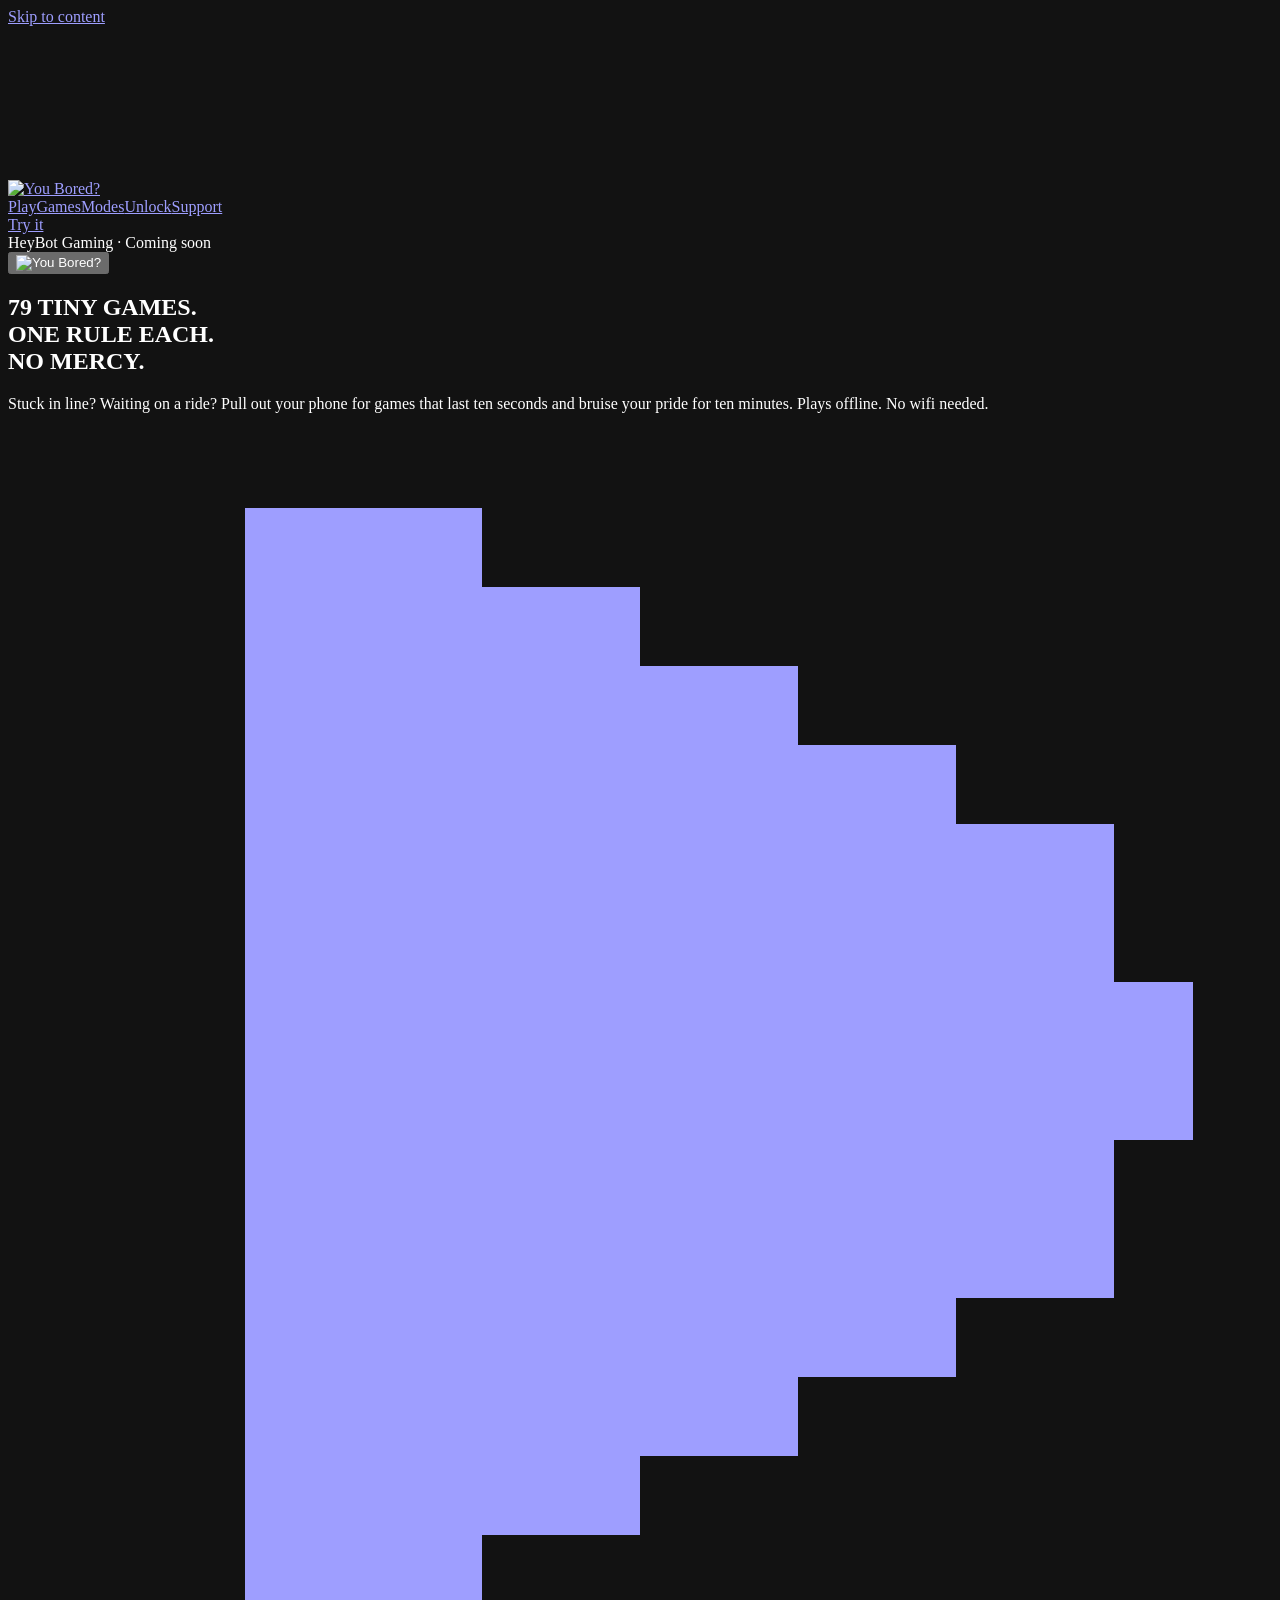
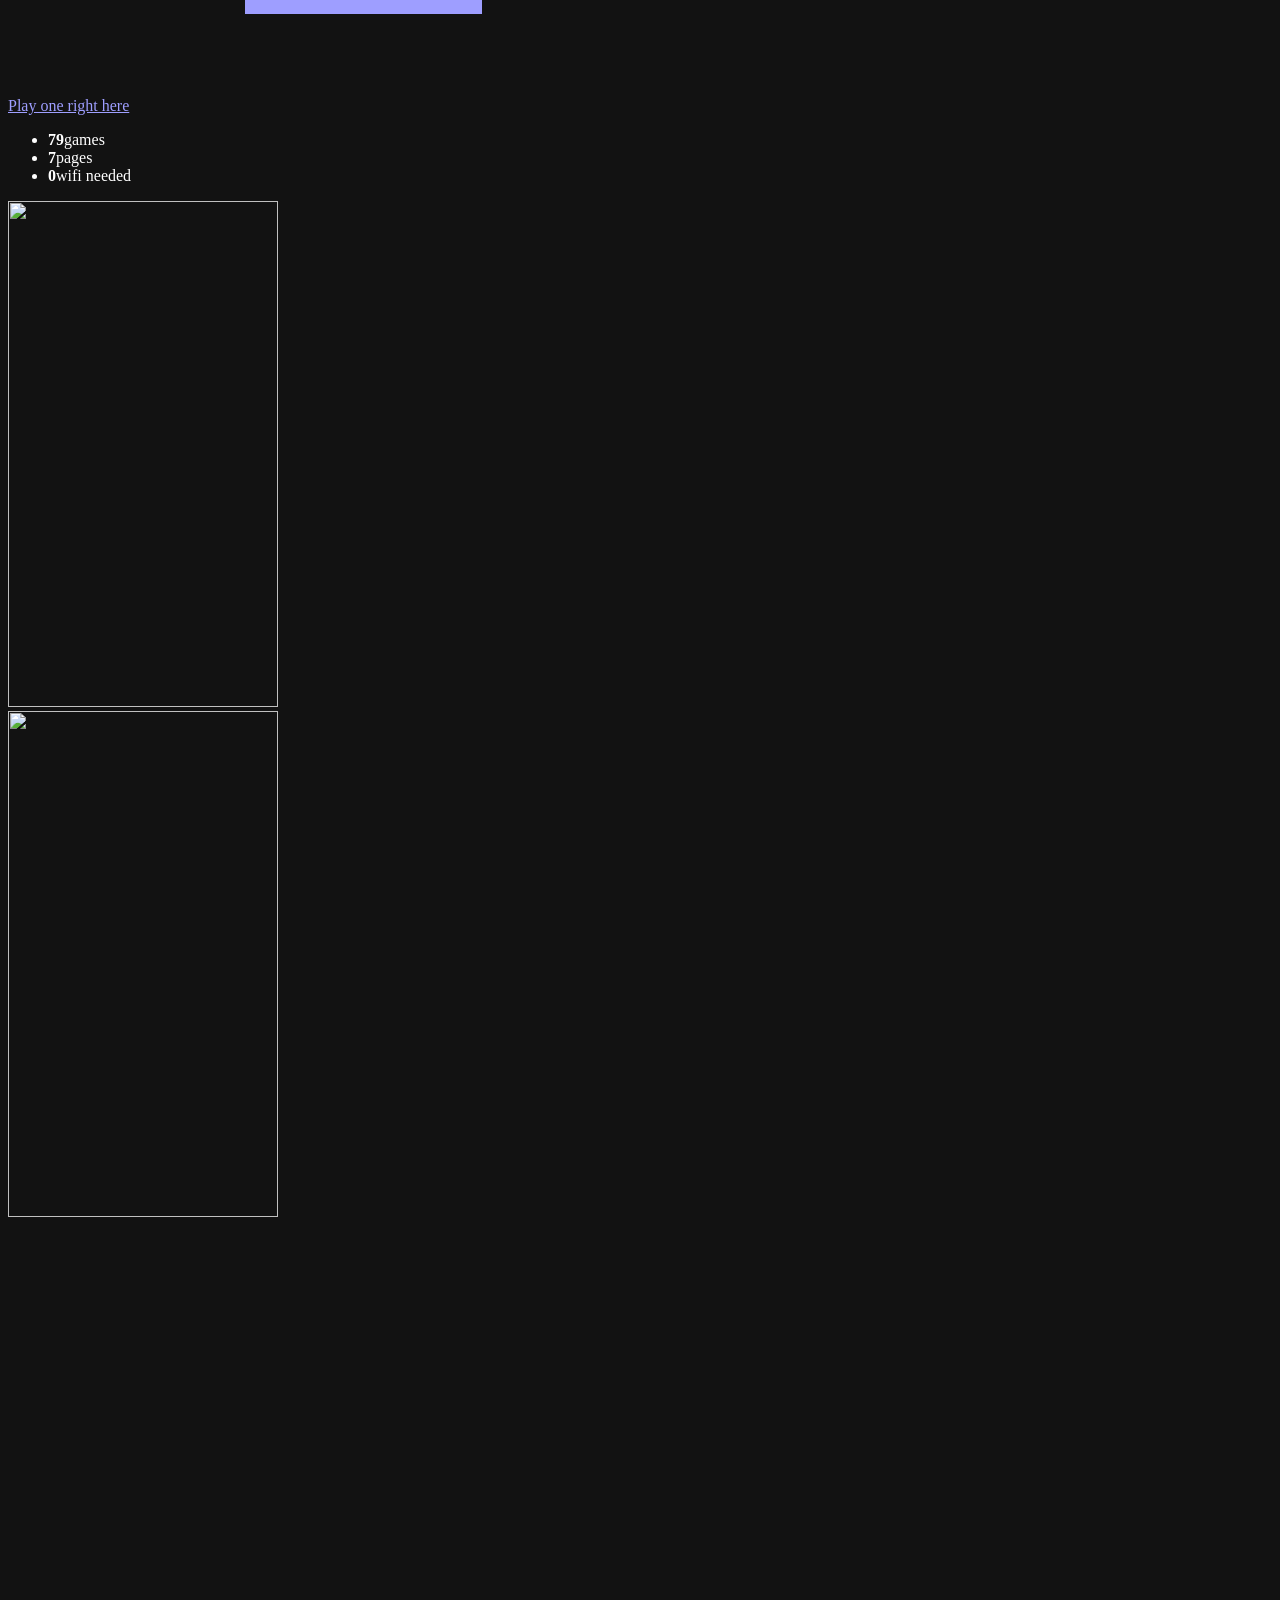
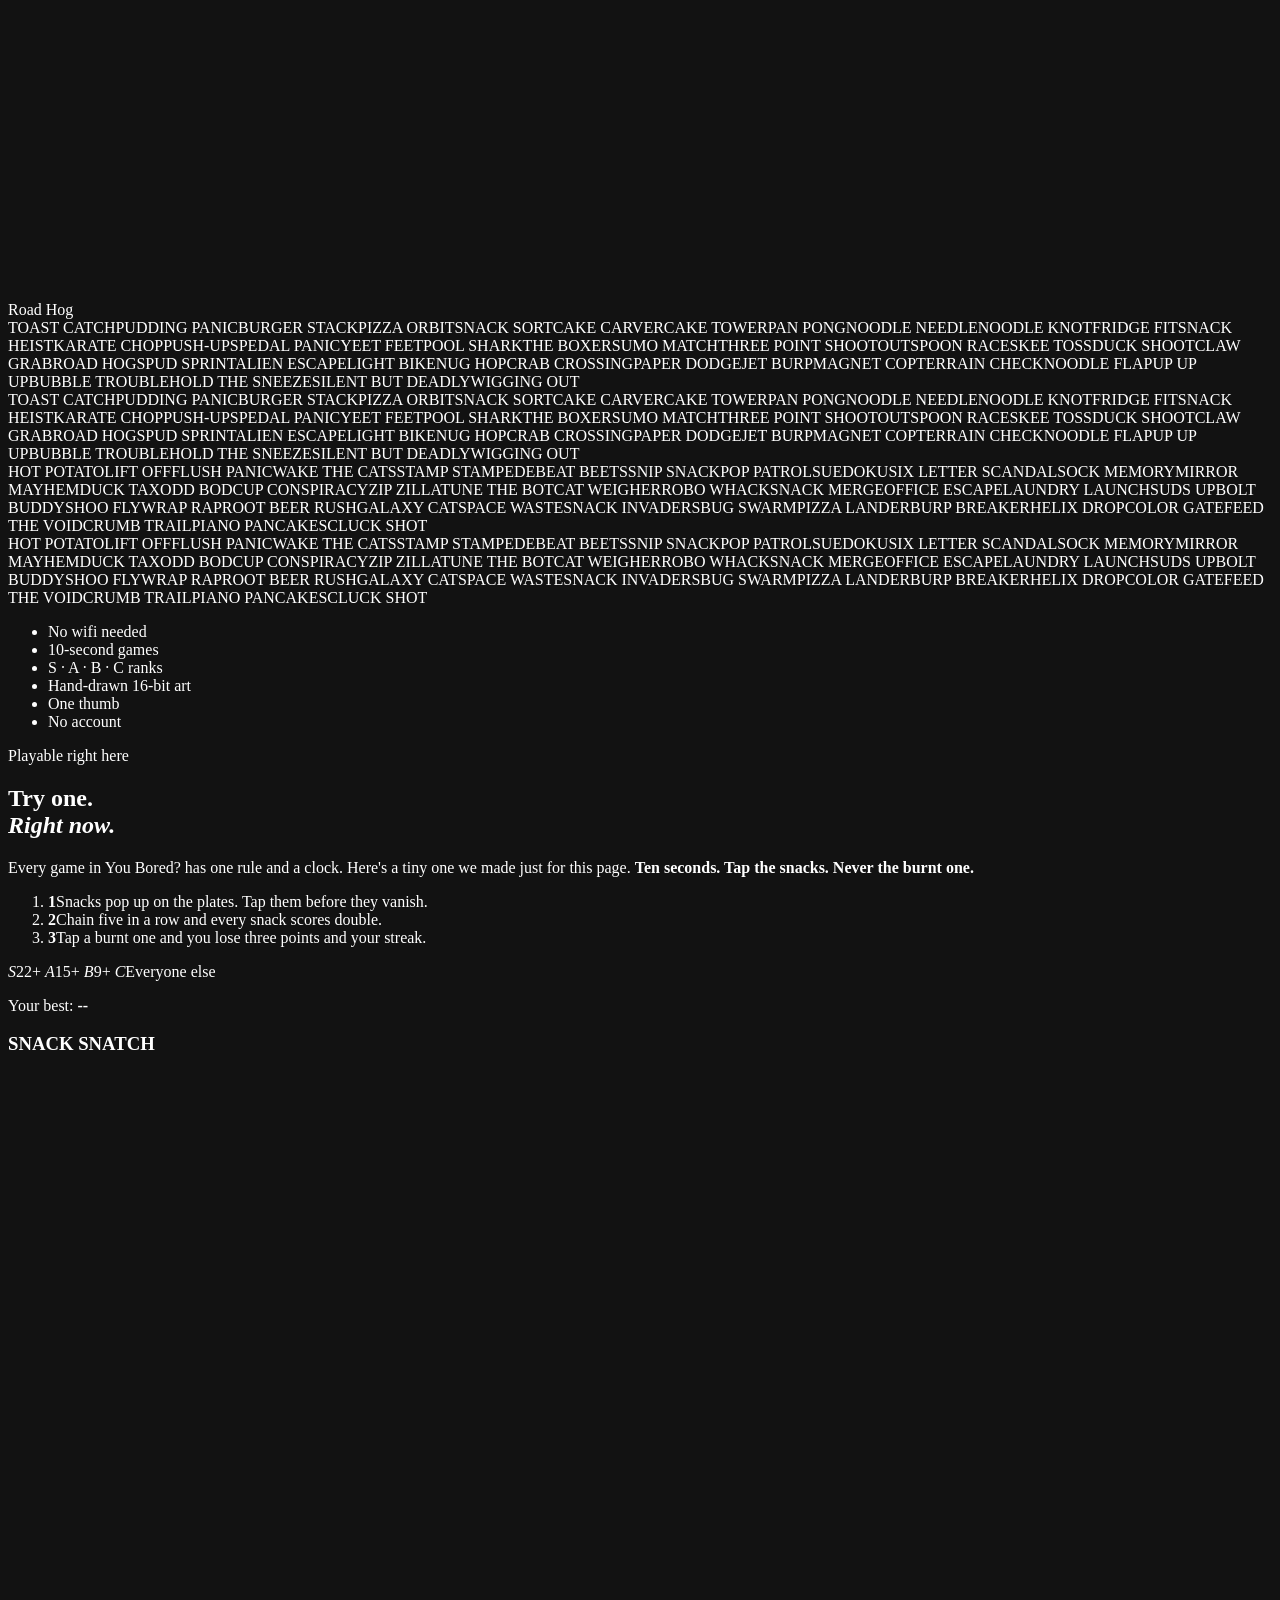
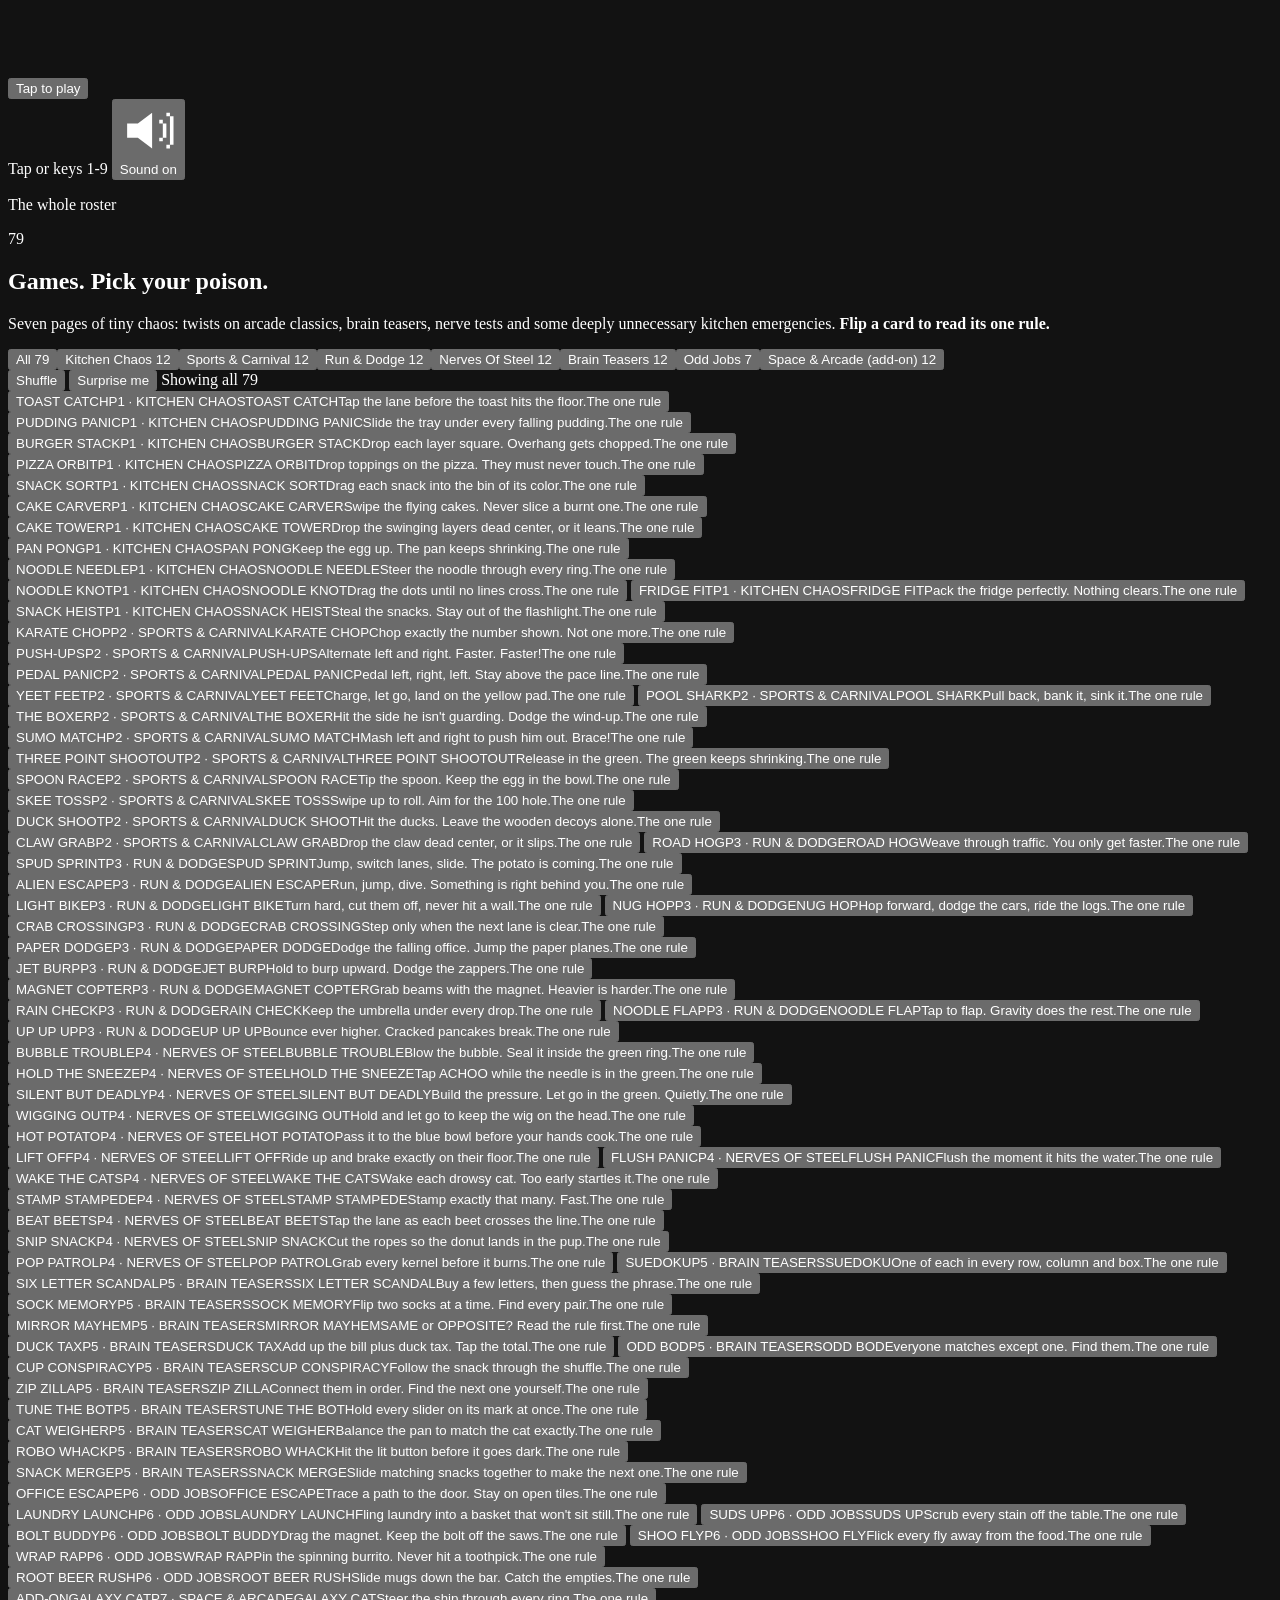
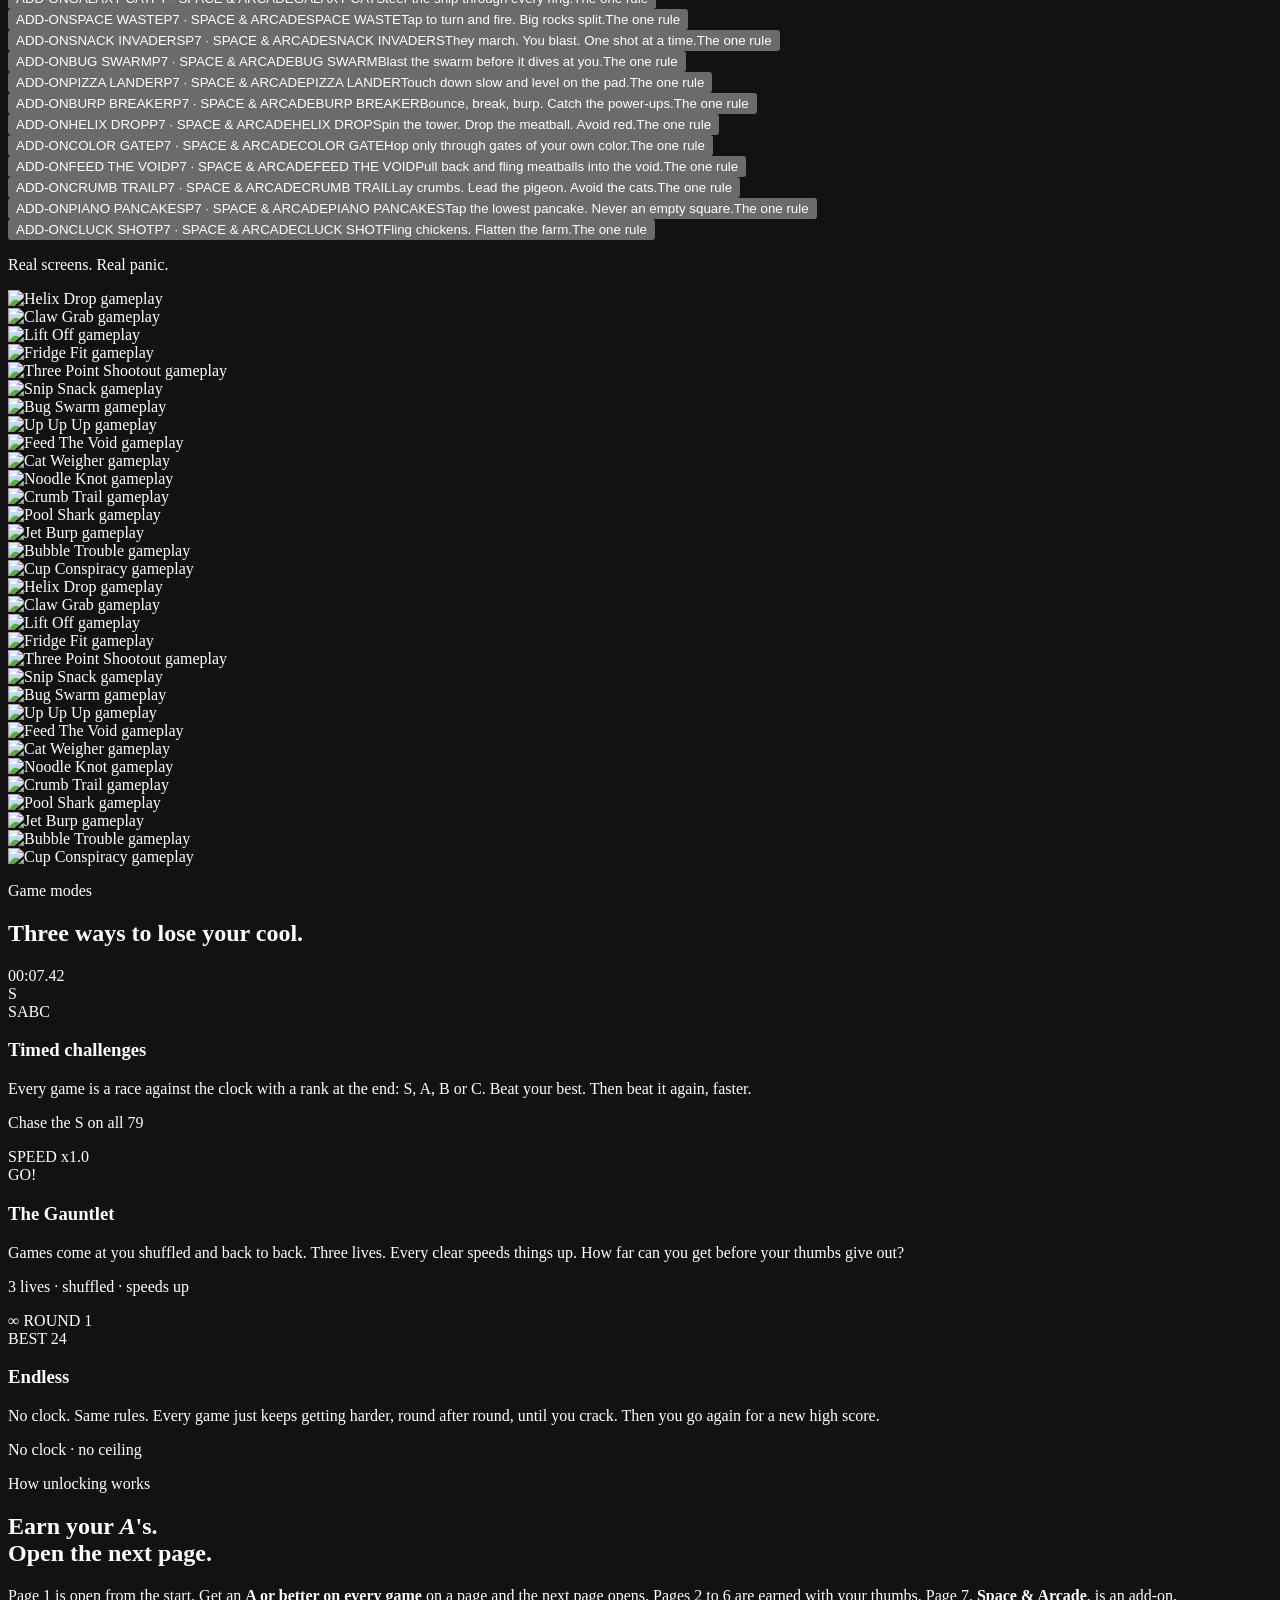
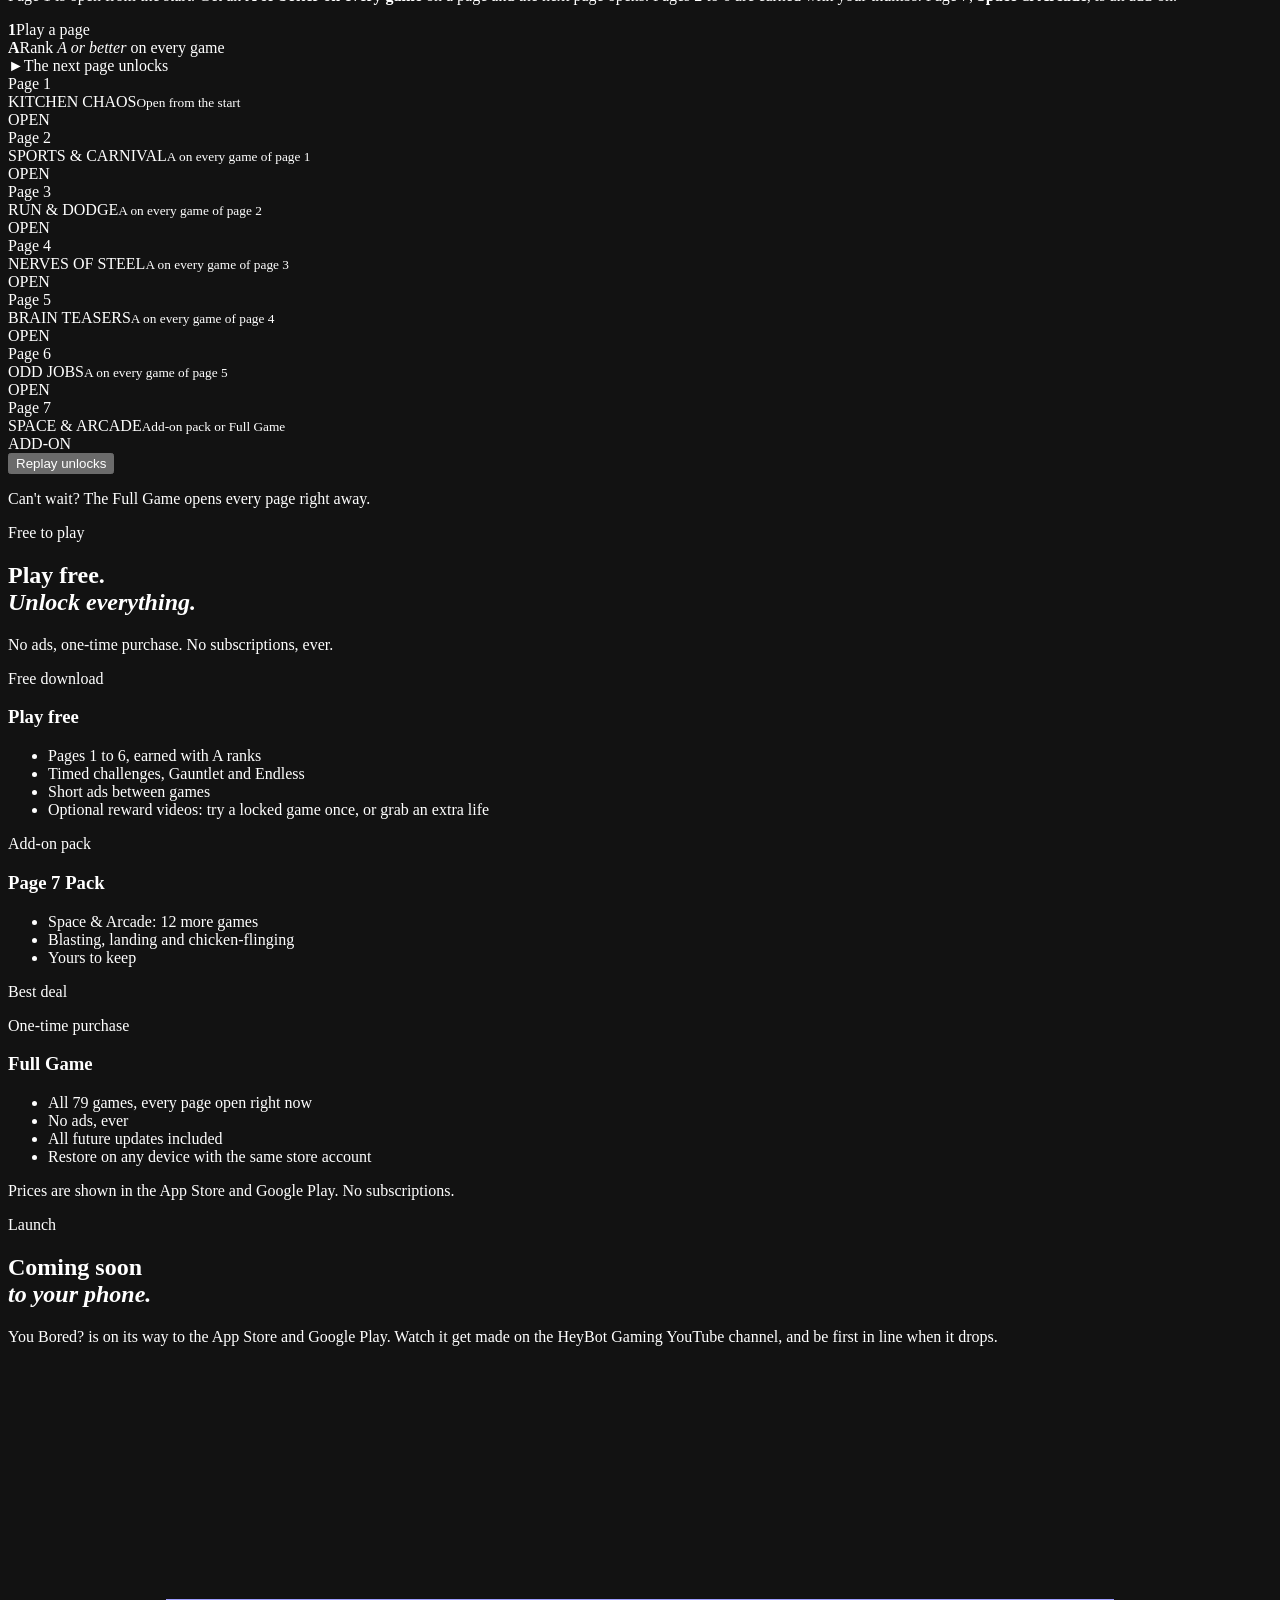
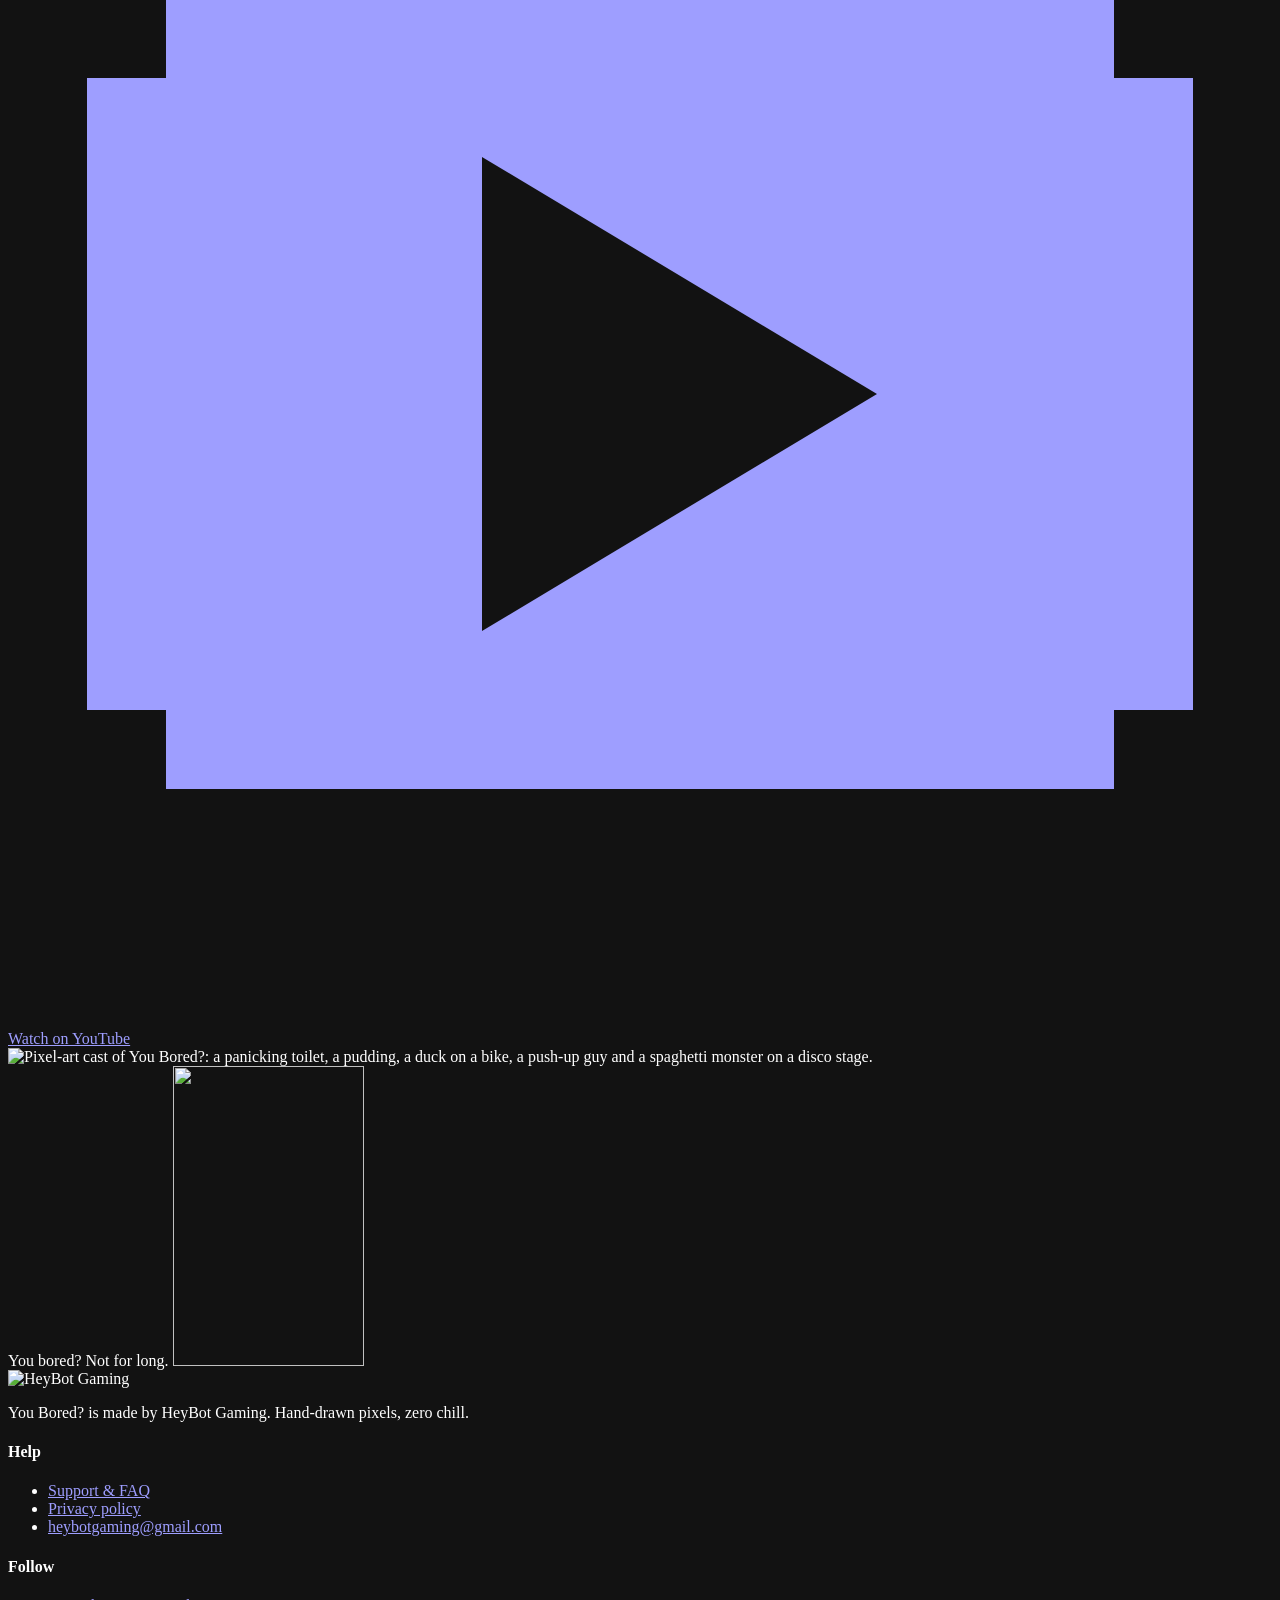
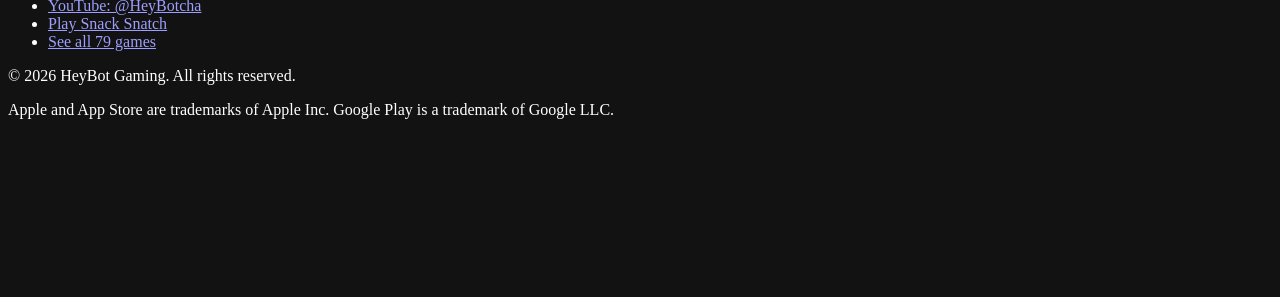
==== index.html @ 56f5b07b "Add files via upload" ====
<!doctype html>
<html lang="en">
<head>
<meta charset="utf-8">
<meta name="viewport" content="width=device-width,initial-scale=1,viewport-fit=cover">
<title>You Bored? | 79 Tiny Games. One Rule Each. No Mercy.</title>
<meta name="description" content="You Bored? packs 79 tiny mini games into one app. Timed ranked challenges, a speed-up gauntlet and endless mode. Plays offline, no wifi needed. Coming soon to iPhone and Android.">
<meta name="theme-color" content="#0B0B2E">
<meta name="color-scheme" content="dark">
<!-- SITE_URL: the social preview tags below need the site's full address. If your GitHub username is not "heybotgaming",
     replace https://heybotgaming.github.io in this file (and in privacy.html / support.html) with https://YOUR-USERNAME.github.io -->
<link rel="canonical" href="https://heybotgaming.github.io/">
<meta property="og:type" content="website">
<meta property="og:site_name" content="You Bored? by HeyBot Gaming">
<meta property="og:title" content="You Bored? | 79 tiny games. One rule each. No mercy.">
<meta property="og:description" content="79 tiny mini games for when you're bored or waiting. Ranked S/A/B/C, offline, no wifi needed. Coming soon to the App Store and Google Play.">
<meta property="og:url" content="https://heybotgaming.github.io/">
<meta property="og:image" content="https://heybotgaming.github.io/og.jpg">
<meta property="og:image:width" content="1200">
<meta property="og:image:height" content="630">
<meta property="og:image:alt" content="The You Bored? logo next to three phones showing pixel-art mini games.">
<meta name="twitter:card" content="summary_large_image">
<meta name="twitter:title" content="You Bored? | 79 tiny games. No mercy.">
<meta name="twitter:description" content="79 tiny mini games, ranked S/A/B/C. Offline. Coming soon to iPhone and Android.">
<meta name="twitter:image" content="https://heybotgaming.github.io/og.jpg">
<link rel="icon" href="favicon.ico" sizes="32x32">
<link rel="icon" href="favicon.svg" type="image/svg+xml">
<link rel="apple-touch-icon" href="apple-touch-icon.png">
<link rel="preload" href="assets/fonts/press-start-2p.ttf" as="font" type="font/ttf" crossorigin>
<link rel="preload" href="assets/fonts/silkscreen-700.ttf" as="font" type="font/ttf" crossorigin>
<link rel="preload" href="assets/img/logo.webp" as="image">
<link rel="stylesheet" href="assets/css/site.css">
<script type="application/ld+json">{"@context":"https://schema.org","@type":"VideoGame","name":"You Bored?","description":"79 tiny mini games with timed ranked challenges, a gauntlet and endless mode. Plays offline.","genre":["Arcade","Casual","Puzzle"],"gamePlatform":["iOS","Android"],"publisher":{"@type":"Organization","name":"HeyBot Gaming","email":"heybotgaming@gmail.com","sameAs":["https://www.youtube.com/@HeyBotcha"]}}</script>
</head>
<body>
<a class="skip" href="#main">Skip to content</a>
<div class="bg-glow" aria-hidden="true"></div>
<canvas id="stars" aria-hidden="true"></canvas>
<div class="scan" aria-hidden="true"></div>

<header class="nav" id="nav">
  <div class="wrap">
    <a class="brand" href="#top" aria-label="You Bored? home"><img src="assets/img/logo.webp" width="314" height="189" alt="You Bored?"></a>
    <nav class="links" aria-label="Sections">
      <a href="#play">Play</a><a href="#games">Games</a><a href="#modes">Modes</a><a href="#unlock">Unlock</a><a href="support.html">Support</a>
    </nav>
    <a class="btn mag" href="#play" data-burst>Try it</a>
  </div>
</header>

<main id="main">
<!-- ================================================================ HERO -->
<section class="hero" id="top">
  <div class="wrap">
    <div class="hero-copy">
      <span class="chip"><i></i>HeyBot Gaming &middot; Coming soon</span>
      <div class="logo-stage">
        <div class="rays" aria-hidden="true"></div>
        <button class="logo-btn" id="logoBtn" type="button" aria-label="You Bored? logo. Press for confetti.">
          <img class="logo" id="logo" src="assets/img/logo.webp" width="314" height="189" alt="You Bored?" fetchpriority="high">
        </button>
      </div>
      <h1 class="tagline" id="tagline" data-text="79 TINY GAMES.~ONE RULE EACH.~|NO MERCY.">79 TINY GAMES.<br>ONE RULE EACH.<br><span class="m">NO MERCY.</span></h1>
      <p class="sub">Stuck in line? Waiting on a ride? Pull out your phone for games that last ten seconds and bruise your pride for ten minutes. Plays offline. No wifi needed.</p>
      <div class="badges" data-badges></div>
      <div class="hero-cta">
        <a class="btn acid big" href="#play" data-burst><svg viewBox="0 0 16 16" aria-hidden="true"><path fill="currentColor" d="M3 1h3v1h2v1h2v1h2v1h2v2h1v2h-1v2h-2v1h-2v1H8v1H6v1H3z"/></svg>Play one right here</a>
      </div>
      <ul class="stats">
        <li><b>79</b>games</li><li><b>7</b>pages</li><li><b>0</b>wifi needed</li>
      </ul>
    </div>
    <div class="phones" id="phones" aria-label="Gameplay clips">
      <div class="phone p2" aria-hidden="true"><div class="body"><div class="screen"><img data-cycle="b" src="assets/img/screens/helix.webp" alt="" width="270" height="506" loading="lazy"></div></div></div>
      <div class="phone p1" aria-hidden="true"><div class="body"><div class="screen"><img data-cycle="a" src="assets/img/screens/claw.webp" alt="" width="270" height="506" loading="lazy"></div></div></div>
      <div class="phone p0"><div class="body"><div class="screen">
        <video id="heroVid" muted playsinline loop preload="none" poster="assets/clips/road.webp" width="360" height="676" aria-label="Gameplay clip"></video>
      </div></div><span class="tag"><i></i><span id="nowPlaying">Road Hog</span></span></div>
    </div>
  </div>
</section>

<!-- ================================================================ TICKER -->
<div class="ticker" aria-hidden="true">
  <div class="tk a"><div class="tk-row" style="--t:90s"><span>TOAST CATCH</span><span>PUDDING PANIC</span><span>BURGER STACK</span><span>PIZZA ORBIT</span><span>SNACK SORT</span><span>CAKE CARVER</span><span>CAKE TOWER</span><span>PAN PONG</span><span>NOODLE NEEDLE</span><span>NOODLE KNOT</span><span>FRIDGE FIT</span><span>SNACK HEIST</span><span>KARATE CHOP</span><span>PUSH-UPS</span><span>PEDAL PANIC</span><span>YEET FEET</span><span>POOL SHARK</span><span>THE BOXER</span><span>SUMO MATCH</span><span>THREE POINT SHOOTOUT</span><span>SPOON RACE</span><span>SKEE TOSS</span><span>DUCK SHOOT</span><span>CLAW GRAB</span><span>ROAD HOG</span><span>SPUD SPRINT</span><span>ALIEN ESCAPE</span><span>LIGHT BIKE</span><span>NUG HOP</span><span>CRAB CROSSING</span><span>PAPER DODGE</span><span>JET BURP</span><span>MAGNET COPTER</span><span>RAIN CHECK</span><span>NOODLE FLAP</span><span>UP UP UP</span><span>BUBBLE TROUBLE</span><span>HOLD THE SNEEZE</span><span>SILENT BUT DEADLY</span><span>WIGGING OUT</span></div><div class="tk-row" style="--t:90s"><span>TOAST CATCH</span><span>PUDDING PANIC</span><span>BURGER STACK</span><span>PIZZA ORBIT</span><span>SNACK SORT</span><span>CAKE CARVER</span><span>CAKE TOWER</span><span>PAN PONG</span><span>NOODLE NEEDLE</span><span>NOODLE KNOT</span><span>FRIDGE FIT</span><span>SNACK HEIST</span><span>KARATE CHOP</span><span>PUSH-UPS</span><span>PEDAL PANIC</span><span>YEET FEET</span><span>POOL SHARK</span><span>THE BOXER</span><span>SUMO MATCH</span><span>THREE POINT SHOOTOUT</span><span>SPOON RACE</span><span>SKEE TOSS</span><span>DUCK SHOOT</span><span>CLAW GRAB</span><span>ROAD HOG</span><span>SPUD SPRINT</span><span>ALIEN ESCAPE</span><span>LIGHT BIKE</span><span>NUG HOP</span><span>CRAB CROSSING</span><span>PAPER DODGE</span><span>JET BURP</span><span>MAGNET COPTER</span><span>RAIN CHECK</span><span>NOODLE FLAP</span><span>UP UP UP</span><span>BUBBLE TROUBLE</span><span>HOLD THE SNEEZE</span><span>SILENT BUT DEADLY</span><span>WIGGING OUT</span></div></div>
  <div class="tk b"><div class="tk-row" style="--t:100s"><span>HOT POTATO</span><span>LIFT OFF</span><span>FLUSH PANIC</span><span>WAKE THE CATS</span><span>STAMP STAMPEDE</span><span>BEAT BEETS</span><span>SNIP SNACK</span><span>POP PATROL</span><span>SUEDOKU</span><span>SIX LETTER SCANDAL</span><span>SOCK MEMORY</span><span>MIRROR MAYHEM</span><span>DUCK TAX</span><span>ODD BOD</span><span>CUP CONSPIRACY</span><span>ZIP ZILLA</span><span>TUNE THE BOT</span><span>CAT WEIGHER</span><span>ROBO WHACK</span><span>SNACK MERGE</span><span>OFFICE ESCAPE</span><span>LAUNDRY LAUNCH</span><span>SUDS UP</span><span>BOLT BUDDY</span><span>SHOO FLY</span><span>WRAP RAP</span><span>ROOT BEER RUSH</span><span>GALAXY CAT</span><span>SPACE WASTE</span><span>SNACK INVADERS</span><span>BUG SWARM</span><span>PIZZA LANDER</span><span>BURP BREAKER</span><span>HELIX DROP</span><span>COLOR GATE</span><span>FEED THE VOID</span><span>CRUMB TRAIL</span><span>PIANO PANCAKES</span><span>CLUCK SHOT</span></div><div class="tk-row" style="--t:100s"><span>HOT POTATO</span><span>LIFT OFF</span><span>FLUSH PANIC</span><span>WAKE THE CATS</span><span>STAMP STAMPEDE</span><span>BEAT BEETS</span><span>SNIP SNACK</span><span>POP PATROL</span><span>SUEDOKU</span><span>SIX LETTER SCANDAL</span><span>SOCK MEMORY</span><span>MIRROR MAYHEM</span><span>DUCK TAX</span><span>ODD BOD</span><span>CUP CONSPIRACY</span><span>ZIP ZILLA</span><span>TUNE THE BOT</span><span>CAT WEIGHER</span><span>ROBO WHACK</span><span>SNACK MERGE</span><span>OFFICE ESCAPE</span><span>LAUNDRY LAUNCH</span><span>SUDS UP</span><span>BOLT BUDDY</span><span>SHOO FLY</span><span>WRAP RAP</span><span>ROOT BEER RUSH</span><span>GALAXY CAT</span><span>SPACE WASTE</span><span>SNACK INVADERS</span><span>BUG SWARM</span><span>PIZZA LANDER</span><span>BURP BREAKER</span><span>HELIX DROP</span><span>COLOR GATE</span><span>FEED THE VOID</span><span>CRUMB TRAIL</span><span>PIANO PANCAKES</span><span>CLUCK SHOT</span></div></div>
</div>
<div class="wrap">
  <ul class="stickers rv" aria-label="Highlights">
    <li>No wifi needed</li><li>10-second games</li><li>S &middot; A &middot; B &middot; C ranks</li><li>Hand-drawn 16-bit art</li><li>One thumb</li><li>No account</li>
  </ul>
</div>

<!-- ================================================================ PLAY -->
<section id="play">
  <div class="wrap play-grid">
    <div class="rv">
      <p class="eyebrow">Playable right here</p>
      <h2 class="h2">Try one.<br><em>Right now.</em></h2>
      <p class="lede">Every game in You Bored? has one rule and a clock. Here's a tiny one we made just for this page. <b>Ten seconds. Tap the snacks. Never the burnt one.</b></p>
      <ol class="howto">
        <li><b>1</b><span>Snacks pop up on the plates. Tap them before they vanish.</span></li>
        <li><b>2</b><span>Chain five in a row and every snack scores double.</span></li>
        <li><b>3</b><span>Tap a burnt one and you lose three points and your streak.</span></li>
      </ol>
      <div class="ranks" aria-label="Rank targets">
        <span class="rk"><i style="--c:var(--acid)">S</i>22+</span>
        <span class="rk"><i style="--c:var(--cyan)">A</i>15+</span>
        <span class="rk"><i style="--c:var(--mag)">B</i>9+</span>
        <span class="rk"><i style="--c:#9A97C8">C</i>Everyone else</span>
      </div>
      <p class="best">Your best: <b id="bestScore">--</b></p>
    </div>
    <div class="cab rv" style="--rd:.1s">
      <div class="cab-top"><span class="bulbs t"></span><h3>SNACK SNATCH</h3><span class="bulbs b"></span></div>
      <div class="screen-wrap" id="snackWrap">
        <canvas id="snack" width="400" height="600" aria-label="Snack Snatch mini-game. Press Space to start, then use keys 1 to 9 to tap the plates."></canvas>
        <div class="game-ui" id="uiStart"><button class="btn mag big" id="btnStart" type="button">Tap to play</button></div>
        <div class="game-ui" id="uiEnd" hidden>
          <a class="btn acid big" href="#get" id="btnGet">Get the full game</a>
          <button class="btn ghost" id="btnAgain" type="button">Play again</button>
        </div>
      </div>
      <div class="cab-bot">
        <span class="keys">Tap or keys 1-9</span>
        <button class="mini" id="btnSound" type="button" aria-pressed="true"><svg viewBox="0 0 16 16" aria-hidden="true"><path fill="currentColor" d="M2 6h3l4-3v10l-4-3H2z"/><path id="sndWaves" fill="currentColor" d="M11 5h1v1h1v4h-1v1h-1v-1h1V6h-1zM13 3h1v1h1v8h-1v1h-1v-1h1V4h-1z"/></svg><span id="sndLbl">Sound on</span></button>
      </div>
    </div>
  </div>
</section>

<!-- ================================================================ GAME WALL -->
<section id="games">
  <div class="wrap">
    <div class="wall-head rv">
      <p class="eyebrow">The whole roster</p>
      <p class="bigcount" data-count="79" aria-hidden="true">79</p>
      <h2 class="h2">Games. <span class="m">Pick your poison.</span></h2>
      <p class="lede">Seven pages of tiny chaos: twists on arcade classics, brain teasers, nerve tests and some deeply unnecessary kitchen emergencies. <b>Flip a card to read its one rule.</b></p>
    </div>
    <div class="filters rv" role="group" aria-label="Filter games by page"><button class="fchip" type="button" data-f="0" aria-pressed="true" style="--c:var(--white)"><i></i>All <span>79</span></button><button class="fchip" type="button" data-f="1" aria-pressed="false" style="--c:var(--p1)"><i></i>Kitchen Chaos <span>12</span></button><button class="fchip" type="button" data-f="2" aria-pressed="false" style="--c:var(--p2)"><i></i>Sports &amp; Carnival <span>12</span></button><button class="fchip" type="button" data-f="3" aria-pressed="false" style="--c:var(--p3)"><i></i>Run &amp; Dodge <span>12</span></button><button class="fchip" type="button" data-f="4" aria-pressed="false" style="--c:var(--p4)"><i></i>Nerves Of Steel <span>12</span></button><button class="fchip" type="button" data-f="5" aria-pressed="false" style="--c:var(--p5)"><i></i>Brain Teasers <span>12</span></button><button class="fchip" type="button" data-f="6" aria-pressed="false" style="--c:var(--p6)"><i></i>Odd Jobs <span>7</span></button><button class="fchip" type="button" data-f="7" aria-pressed="false" style="--c:var(--p7)"><i></i>Space &amp; Arcade (add-on) <span>12</span></button></div>
    <div class="wall-tools rv">
      <button class="btn ghost" id="btnShuffle" type="button">Shuffle</button>
      <button class="btn acid" id="btnSurprise" type="button" data-burst>Surprise me</button>
      <span class="note" id="wallNote" aria-live="polite">Showing all 79</span>
    </div>
    <div class="grid" id="wall">
      <button class="card" type="button" data-p="1" data-i="0" data-id="TOAST" style="--c:var(--p1)" aria-label="Toast Catch. Page 1, Kitchen Chaos. Rule: Tap the lane before the toast hits the floor."><span class="in"><span class="face front"><i class="spr" style="background-position:0% 0%;--dl:-0.00s"></i><span class="nm">TOAST CATCH</span></span><span class="face back"><span class="pg">P1 &middot; KITCHEN CHAOS</span><span class="nm">TOAST CATCH</span><span class="p">Tap the lane before the toast hits the floor.</span><span class="rule">The one rule</span></span></span></button>
      <button class="card" type="button" data-p="1" data-i="1" data-id="PUDDING" style="--c:var(--p1)" aria-label="Pudding Panic. Page 1, Kitchen Chaos. Rule: Slide the tray under every falling pudding."><span class="in"><span class="face front"><i class="spr" style="background-position:11.11% 0%;--dl:-0.37s"></i><span class="nm">PUDDING PANIC</span></span><span class="face back"><span class="pg">P1 &middot; KITCHEN CHAOS</span><span class="nm">PUDDING PANIC</span><span class="p">Slide the tray under every falling pudding.</span><span class="rule">The one rule</span></span></span></button>
      <button class="card" type="button" data-p="1" data-i="2" data-id="STACK" style="--c:var(--p1)" aria-label="Burger Stack. Page 1, Kitchen Chaos. Rule: Drop each layer square. Overhang gets chopped."><span class="in"><span class="face front"><i class="spr" style="background-position:22.22% 0%;--dl:-0.74s"></i><span class="nm">BURGER STACK</span></span><span class="face back"><span class="pg">P1 &middot; KITCHEN CHAOS</span><span class="nm">BURGER STACK</span><span class="p">Drop each layer square. Overhang gets chopped.</span><span class="rule">The one rule</span></span></span></button>
      <button class="card" type="button" data-p="1" data-i="3" data-id="PIZZA" style="--c:var(--p1)" aria-label="Pizza Orbit. Page 1, Kitchen Chaos. Rule: Drop toppings on the pizza. They must never touch."><span class="in"><span class="face front"><i class="spr" style="background-position:33.33% 0%;--dl:-1.11s"></i><span class="nm">PIZZA ORBIT</span></span><span class="face back"><span class="pg">P1 &middot; KITCHEN CHAOS</span><span class="nm">PIZZA ORBIT</span><span class="p">Drop toppings on the pizza. They must never touch.</span><span class="rule">The one rule</span></span></span></button>
      <button class="card" type="button" data-p="1" data-i="4" data-id="SORT" style="--c:var(--p1)" aria-label="Snack Sort. Page 1, Kitchen Chaos. Rule: Drag each snack into the bin of its color."><span class="in"><span class="face front"><i class="spr" style="background-position:44.44% 0%;--dl:-1.48s"></i><span class="nm">SNACK SORT</span></span><span class="face back"><span class="pg">P1 &middot; KITCHEN CHAOS</span><span class="nm">SNACK SORT</span><span class="p">Drag each snack into the bin of its color.</span><span class="rule">The one rule</span></span></span></button>
      <button class="card" type="button" data-p="1" data-i="5" data-id="SLICE" style="--c:var(--p1)" aria-label="Cake Carver. Page 1, Kitchen Chaos. Rule: Swipe the flying cakes. Never slice a burnt one."><span class="in"><span class="face front"><i class="spr" style="background-position:55.56% 0%;--dl:-1.85s"></i><span class="nm">CAKE CARVER</span></span><span class="face back"><span class="pg">P1 &middot; KITCHEN CHAOS</span><span class="nm">CAKE CARVER</span><span class="p">Swipe the flying cakes. Never slice a burnt one.</span><span class="rule">The one rule</span></span></span></button>
      <button class="card" type="button" data-p="1" data-i="6" data-id="TOWER" style="--c:var(--p1)" aria-label="Cake Tower. Page 1, Kitchen Chaos. Rule: Drop the swinging layers dead center, or it leans."><span class="in"><span class="face front"><i class="spr" style="background-position:66.67% 0%;--dl:-2.22s"></i><span class="nm">CAKE TOWER</span></span><span class="face back"><span class="pg">P1 &middot; KITCHEN CHAOS</span><span class="nm">CAKE TOWER</span><span class="p">Drop the swinging layers dead center, or it leans.</span><span class="rule">The one rule</span></span></span></button>
      <button class="card" type="button" data-p="1" data-i="7" data-id="PONG" style="--c:var(--p1)" aria-label="Pan Pong. Page 1, Kitchen Chaos. Rule: Keep the egg up. The pan keeps shrinking."><span class="in"><span class="face front"><i class="spr" style="background-position:77.78% 0%;--dl:-2.59s"></i><span class="nm">PAN PONG</span></span><span class="face back"><span class="pg">P1 &middot; KITCHEN CHAOS</span><span class="nm">PAN PONG</span><span class="p">Keep the egg up. The pan keeps shrinking.</span><span class="rule">The one rule</span></span></span></button>
      <button class="card" type="button" data-p="1" data-i="8" data-id="THREAD" style="--c:var(--p1)" aria-label="Noodle Needle. Page 1, Kitchen Chaos. Rule: Steer the noodle through every ring."><span class="in"><span class="face front"><i class="spr" style="background-position:88.89% 0%;--dl:-2.96s"></i><span class="nm">NOODLE NEEDLE</span></span><span class="face back"><span class="pg">P1 &middot; KITCHEN CHAOS</span><span class="nm">NOODLE NEEDLE</span><span class="p">Steer the noodle through every ring.</span><span class="rule">The one rule</span></span></span></button>
      <button class="card" type="button" data-p="1" data-i="9" data-id="KNOT" style="--c:var(--p1)" aria-label="Noodle Knot. Page 1, Kitchen Chaos. Rule: Drag the dots until no lines cross."><span class="in"><span class="face front"><i class="spr" style="background-position:100% 0%;--dl:-0.13s"></i><span class="nm">NOODLE KNOT</span></span><span class="face back"><span class="pg">P1 &middot; KITCHEN CHAOS</span><span class="nm">NOODLE KNOT</span><span class="p">Drag the dots until no lines cross.</span><span class="rule">The one rule</span></span></span></button>
      <button class="card" type="button" data-p="1" data-i="10" data-id="FIT" style="--c:var(--p1)" aria-label="Fridge Fit. Page 1, Kitchen Chaos. Rule: Pack the fridge perfectly. Nothing clears."><span class="in"><span class="face front"><i class="spr" style="background-position:0% 14.29%;--dl:-0.50s"></i><span class="nm">FRIDGE FIT</span></span><span class="face back"><span class="pg">P1 &middot; KITCHEN CHAOS</span><span class="nm">FRIDGE FIT</span><span class="p">Pack the fridge perfectly. Nothing clears.</span><span class="rule">The one rule</span></span></span></button>
      <button class="card" type="button" data-p="1" data-i="11" data-id="SNEAK" style="--c:var(--p1)" aria-label="Snack Heist. Page 1, Kitchen Chaos. Rule: Steal the snacks. Stay out of the flashlight."><span class="in"><span class="face front"><i class="spr" style="background-position:11.11% 14.29%;--dl:-0.87s"></i><span class="nm">SNACK HEIST</span></span><span class="face back"><span class="pg">P1 &middot; KITCHEN CHAOS</span><span class="nm">SNACK HEIST</span><span class="p">Steal the snacks. Stay out of the flashlight.</span><span class="rule">The one rule</span></span></span></button>
      <button class="card" type="button" data-p="2" data-i="12" data-id="CHOP" style="--c:var(--p2)" aria-label="Karate Chop. Page 2, Sports &amp; Carnival. Rule: Chop exactly the number shown. Not one more."><span class="in"><span class="face front"><i class="spr" style="background-position:22.22% 14.29%;--dl:-1.24s"></i><span class="nm">KARATE CHOP</span></span><span class="face back"><span class="pg">P2 &middot; SPORTS &amp; CARNIVAL</span><span class="nm">KARATE CHOP</span><span class="p">Chop exactly the number shown. Not one more.</span><span class="rule">The one rule</span></span></span></button>
      <button class="card" type="button" data-p="2" data-i="13" data-id="PUSHUP" style="--c:var(--p2)" aria-label="Push-Ups. Page 2, Sports &amp; Carnival. Rule: Alternate left and right. Faster. Faster!"><span class="in"><span class="face front"><i class="spr" style="background-position:33.33% 14.29%;--dl:-1.61s"></i><span class="nm">PUSH-UPS</span></span><span class="face back"><span class="pg">P2 &middot; SPORTS &amp; CARNIVAL</span><span class="nm">PUSH-UPS</span><span class="p">Alternate left and right. Faster. Faster!</span><span class="rule">The one rule</span></span></span></button>
      <button class="card" type="button" data-p="2" data-i="14" data-id="BIKE" style="--c:var(--p2)" aria-label="Pedal Panic. Page 2, Sports &amp; Carnival. Rule: Pedal left, right, left. Stay above the pace line."><span class="in"><span class="face front"><i class="spr" style="background-position:44.44% 14.29%;--dl:-1.98s"></i><span class="nm">PEDAL PANIC</span></span><span class="face back"><span class="pg">P2 &middot; SPORTS &amp; CARNIVAL</span><span class="nm">PEDAL PANIC</span><span class="p">Pedal left, right, left. Stay above the pace line.</span><span class="rule">The one rule</span></span></span></button>
      <button class="card" type="button" data-p="2" data-i="15" data-id="JUMP" style="--c:var(--p2)" aria-label="Yeet Feet. Page 2, Sports &amp; Carnival. Rule: Charge, let go, land on the yellow pad."><span class="in"><span class="face front"><i class="spr" style="background-position:55.56% 14.29%;--dl:-2.35s"></i><span class="nm">YEET FEET</span></span><span class="face back"><span class="pg">P2 &middot; SPORTS &amp; CARNIVAL</span><span class="nm">YEET FEET</span><span class="p">Charge, let go, land on the yellow pad.</span><span class="rule">The one rule</span></span></span></button>
      <button class="card" type="button" data-p="2" data-i="16" data-id="POOL" style="--c:var(--p2)" aria-label="Pool Shark. Page 2, Sports &amp; Carnival. Rule: Pull back, bank it, sink it."><span class="in"><span class="face front"><i class="spr" style="background-position:66.67% 14.29%;--dl:-2.72s"></i><span class="nm">POOL SHARK</span></span><span class="face back"><span class="pg">P2 &middot; SPORTS &amp; CARNIVAL</span><span class="nm">POOL SHARK</span><span class="p">Pull back, bank it, sink it.</span><span class="rule">The one rule</span></span></span></button>
      <button class="card" type="button" data-p="2" data-i="17" data-id="BOXER" style="--c:var(--p2)" aria-label="The Boxer. Page 2, Sports &amp; Carnival. Rule: Hit the side he isn&#x27;t guarding. Dodge the wind-up."><span class="in"><span class="face front"><i class="spr" style="background-position:77.78% 14.29%;--dl:-3.09s"></i><span class="nm">THE BOXER</span></span><span class="face back"><span class="pg">P2 &middot; SPORTS &amp; CARNIVAL</span><span class="nm">THE BOXER</span><span class="p">Hit the side he isn&#x27;t guarding. Dodge the wind-up.</span><span class="rule">The one rule</span></span></span></button>
      <button class="card" type="button" data-p="2" data-i="18" data-id="SUMO" style="--c:var(--p2)" aria-label="Sumo Match. Page 2, Sports &amp; Carnival. Rule: Mash left and right to push him out. Brace!"><span class="in"><span class="face front"><i class="spr" style="background-position:88.89% 14.29%;--dl:-0.26s"></i><span class="nm">SUMO MATCH</span></span><span class="face back"><span class="pg">P2 &middot; SPORTS &amp; CARNIVAL</span><span class="nm">SUMO MATCH</span><span class="p">Mash left and right to push him out. Brace!</span><span class="rule">The one rule</span></span></span></button>
      <button class="card" type="button" data-p="2" data-i="19" data-id="HOOPS" style="--c:var(--p2)" aria-label="Three Point Shootout. Page 2, Sports &amp; Carnival. Rule: Release in the green. The green keeps shrinking."><span class="in"><span class="face front"><i class="spr" style="background-position:100% 14.29%;--dl:-0.63s"></i><span class="nm">THREE POINT SHOOTOUT</span></span><span class="face back"><span class="pg">P2 &middot; SPORTS &amp; CARNIVAL</span><span class="nm">THREE POINT SHOOTOUT</span><span class="p">Release in the green. The green keeps shrinking.</span><span class="rule">The one rule</span></span></span></button>
      <button class="card" type="button" data-p="2" data-i="20" data-id="TILT" style="--c:var(--p2)" aria-label="Spoon Race. Page 2, Sports &amp; Carnival. Rule: Tip the spoon. Keep the egg in the bowl."><span class="in"><span class="face front"><i class="spr" style="background-position:0% 28.57%;--dl:-1.00s"></i><span class="nm">SPOON RACE</span></span><span class="face back"><span class="pg">P2 &middot; SPORTS &amp; CARNIVAL</span><span class="nm">SPOON RACE</span><span class="p">Tip the spoon. Keep the egg in the bowl.</span><span class="rule">The one rule</span></span></span></button>
      <button class="card" type="button" data-p="2" data-i="21" data-id="SKEE" style="--c:var(--p2)" aria-label="Skee Toss. Page 2, Sports &amp; Carnival. Rule: Swipe up to roll. Aim for the 100 hole."><span class="in"><span class="face front"><i class="spr" style="background-position:11.11% 28.57%;--dl:-1.37s"></i><span class="nm">SKEE TOSS</span></span><span class="face back"><span class="pg">P2 &middot; SPORTS &amp; CARNIVAL</span><span class="nm">SKEE TOSS</span><span class="p">Swipe up to roll. Aim for the 100 hole.</span><span class="rule">The one rule</span></span></span></button>
      <button class="card" type="button" data-p="2" data-i="22" data-id="COUNT" style="--c:var(--p2)" aria-label="Duck Shoot. Page 2, Sports &amp; Carnival. Rule: Hit the ducks. Leave the wooden decoys alone."><span class="in"><span class="face front"><i class="spr" style="background-position:22.22% 28.57%;--dl:-1.74s"></i><span class="nm">DUCK SHOOT</span></span><span class="face back"><span class="pg">P2 &middot; SPORTS &amp; CARNIVAL</span><span class="nm">DUCK SHOOT</span><span class="p">Hit the ducks. Leave the wooden decoys alone.</span><span class="rule">The one rule</span></span></span></button>
      <button class="card" type="button" data-p="2" data-i="23" data-id="CLAW" style="--c:var(--p2)" aria-label="Claw Grab. Page 2, Sports &amp; Carnival. Rule: Drop the claw dead center, or it slips."><span class="in"><span class="face front"><i class="spr" style="background-position:33.33% 28.57%;--dl:-2.11s"></i><span class="nm">CLAW GRAB</span></span><span class="face back"><span class="pg">P2 &middot; SPORTS &amp; CARNIVAL</span><span class="nm">CLAW GRAB</span><span class="p">Drop the claw dead center, or it slips.</span><span class="rule">The one rule</span></span></span></button>
      <button class="card" type="button" data-p="3" data-i="24" data-id="ROAD" style="--c:var(--p3)" aria-label="Road Hog. Page 3, Run &amp; Dodge. Rule: Weave through traffic. You only get faster."><span class="in"><span class="face front"><i class="spr" style="background-position:44.44% 28.57%;--dl:-2.48s"></i><span class="nm">ROAD HOG</span></span><span class="face back"><span class="pg">P3 &middot; RUN &amp; DODGE</span><span class="nm">ROAD HOG</span><span class="p">Weave through traffic. You only get faster.</span><span class="rule">The one rule</span></span></span></button>
      <button class="card" type="button" data-p="3" data-i="25" data-id="IDAHO" style="--c:var(--p3)" aria-label="Spud Sprint. Page 3, Run &amp; Dodge. Rule: Jump, switch lanes, slide. The potato is coming."><span class="in"><span class="face front"><i class="spr" style="background-position:55.56% 28.57%;--dl:-2.85s"></i><span class="nm">SPUD SPRINT</span></span><span class="face back"><span class="pg">P3 &middot; RUN &amp; DODGE</span><span class="nm">SPUD SPRINT</span><span class="p">Jump, switch lanes, slide. The potato is coming.</span><span class="rule">The one rule</span></span></span></button>
      <button class="card" type="button" data-p="3" data-i="26" data-id="ALIEN" style="--c:var(--p3)" aria-label="Alien Escape. Page 3, Run &amp; Dodge. Rule: Run, jump, dive. Something is right behind you."><span class="in"><span class="face front"><i class="spr" style="background-position:66.67% 28.57%;--dl:-0.02s"></i><span class="nm">ALIEN ESCAPE</span></span><span class="face back"><span class="pg">P3 &middot; RUN &amp; DODGE</span><span class="nm">ALIEN ESCAPE</span><span class="p">Run, jump, dive. Something is right behind you.</span><span class="rule">The one rule</span></span></span></button>
      <button class="card" type="button" data-p="3" data-i="27" data-id="LIGHTBIKE" style="--c:var(--p3)" aria-label="Light Bike. Page 3, Run &amp; Dodge. Rule: Turn hard, cut them off, never hit a wall."><span class="in"><span class="face front"><i class="spr" style="background-position:77.78% 28.57%;--dl:-0.39s"></i><span class="nm">LIGHT BIKE</span></span><span class="face back"><span class="pg">P3 &middot; RUN &amp; DODGE</span><span class="nm">LIGHT BIKE</span><span class="p">Turn hard, cut them off, never hit a wall.</span><span class="rule">The one rule</span></span></span></button>
      <button class="card" type="button" data-p="3" data-i="28" data-id="HOPPER" style="--c:var(--p3)" aria-label="Nug Hop. Page 3, Run &amp; Dodge. Rule: Hop forward, dodge the cars, ride the logs."><span class="in"><span class="face front"><i class="spr" style="background-position:88.89% 28.57%;--dl:-0.76s"></i><span class="nm">NUG HOP</span></span><span class="face back"><span class="pg">P3 &middot; RUN &amp; DODGE</span><span class="nm">NUG HOP</span><span class="p">Hop forward, dodge the cars, ride the logs.</span><span class="rule">The one rule</span></span></span></button>
      <button class="card" type="button" data-p="3" data-i="29" data-id="TRAFFIC" style="--c:var(--p3)" aria-label="Crab Crossing. Page 3, Run &amp; Dodge. Rule: Step only when the next lane is clear."><span class="in"><span class="face front"><i class="spr" style="background-position:100% 28.57%;--dl:-1.13s"></i><span class="nm">CRAB CROSSING</span></span><span class="face back"><span class="pg">P3 &middot; RUN &amp; DODGE</span><span class="nm">CRAB CROSSING</span><span class="p">Step only when the next lane is clear.</span><span class="rule">The one rule</span></span></span></button>
      <button class="card" type="button" data-p="3" data-i="30" data-id="DODGE" style="--c:var(--p3)" aria-label="Paper Dodge. Page 3, Run &amp; Dodge. Rule: Dodge the falling office. Jump the paper planes."><span class="in"><span class="face front"><i class="spr" style="background-position:0% 42.86%;--dl:-1.50s"></i><span class="nm">PAPER DODGE</span></span><span class="face back"><span class="pg">P3 &middot; RUN &amp; DODGE</span><span class="nm">PAPER DODGE</span><span class="p">Dodge the falling office. Jump the paper planes.</span><span class="rule">The one rule</span></span></span></button>
      <button class="card" type="button" data-p="3" data-i="31" data-id="JET" style="--c:var(--p3)" aria-label="Jet Burp. Page 3, Run &amp; Dodge. Rule: Hold to burp upward. Dodge the zappers."><span class="in"><span class="face front"><i class="spr" style="background-position:11.11% 42.86%;--dl:-1.87s"></i><span class="nm">JET BURP</span></span><span class="face back"><span class="pg">P3 &middot; RUN &amp; DODGE</span><span class="nm">JET BURP</span><span class="p">Hold to burp upward. Dodge the zappers.</span><span class="rule">The one rule</span></span></span></button>
      <button class="card" type="button" data-p="3" data-i="32" data-id="COPTER" style="--c:var(--p3)" aria-label="Magnet Copter. Page 3, Run &amp; Dodge. Rule: Grab beams with the magnet. Heavier is harder."><span class="in"><span class="face front"><i class="spr" style="background-position:22.22% 42.86%;--dl:-2.24s"></i><span class="nm">MAGNET COPTER</span></span><span class="face back"><span class="pg">P3 &middot; RUN &amp; DODGE</span><span class="nm">MAGNET COPTER</span><span class="p">Grab beams with the magnet. Heavier is harder.</span><span class="rule">The one rule</span></span></span></button>
      <button class="card" type="button" data-p="3" data-i="33" data-id="UMBRELLA" style="--c:var(--p3)" aria-label="Rain Check. Page 3, Run &amp; Dodge. Rule: Keep the umbrella under every drop."><span class="in"><span class="face front"><i class="spr" style="background-position:33.33% 42.86%;--dl:-2.61s"></i><span class="nm">RAIN CHECK</span></span><span class="face back"><span class="pg">P3 &middot; RUN &amp; DODGE</span><span class="nm">RAIN CHECK</span><span class="p">Keep the umbrella under every drop.</span><span class="rule">The one rule</span></span></span></button>
      <button class="card" type="button" data-p="3" data-i="34" data-id="NOODLE" style="--c:var(--p3)" aria-label="Noodle Flap. Page 3, Run &amp; Dodge. Rule: Tap to flap. Gravity does the rest."><span class="in"><span class="face front"><i class="spr" style="background-position:44.44% 42.86%;--dl:-2.98s"></i><span class="nm">NOODLE FLAP</span></span><span class="face back"><span class="pg">P3 &middot; RUN &amp; DODGE</span><span class="nm">NOODLE FLAP</span><span class="p">Tap to flap. Gravity does the rest.</span><span class="rule">The one rule</span></span></span></button>
      <button class="card" type="button" data-p="3" data-i="35" data-id="UPUP" style="--c:var(--p3)" aria-label="Up Up Up. Page 3, Run &amp; Dodge. Rule: Bounce ever higher. Cracked pancakes break."><span class="in"><span class="face front"><i class="spr" style="background-position:55.56% 42.86%;--dl:-0.15s"></i><span class="nm">UP UP UP</span></span><span class="face back"><span class="pg">P3 &middot; RUN &amp; DODGE</span><span class="nm">UP UP UP</span><span class="p">Bounce ever higher. Cracked pancakes break.</span><span class="rule">The one rule</span></span></span></button>
      <button class="card" type="button" data-p="4" data-i="36" data-id="GUM" style="--c:var(--p4)" aria-label="Bubble Trouble. Page 4, Nerves Of Steel. Rule: Blow the bubble. Seal it inside the green ring."><span class="in"><span class="face front"><i class="spr" style="background-position:66.67% 42.86%;--dl:-0.52s"></i><span class="nm">BUBBLE TROUBLE</span></span><span class="face back"><span class="pg">P4 &middot; NERVES OF STEEL</span><span class="nm">BUBBLE TROUBLE</span><span class="p">Blow the bubble. Seal it inside the green ring.</span><span class="rule">The one rule</span></span></span></button>
      <button class="card" type="button" data-p="4" data-i="37" data-id="SNEEZE" style="--c:var(--p4)" aria-label="Hold The Sneeze. Page 4, Nerves Of Steel. Rule: Tap ACHOO while the needle is in the green."><span class="in"><span class="face front"><i class="spr" style="background-position:77.78% 42.86%;--dl:-0.89s"></i><span class="nm">HOLD THE SNEEZE</span></span><span class="face back"><span class="pg">P4 &middot; NERVES OF STEEL</span><span class="nm">HOLD THE SNEEZE</span><span class="p">Tap ACHOO while the needle is in the green.</span><span class="rule">The one rule</span></span></span></button>
      <button class="card" type="button" data-p="4" data-i="38" data-id="FART" style="--c:var(--p4)" aria-label="Silent But Deadly. Page 4, Nerves Of Steel. Rule: Build the pressure. Let go in the green. Quietly."><span class="in"><span class="face front"><i class="spr" style="background-position:88.89% 42.86%;--dl:-1.26s"></i><span class="nm">SILENT BUT DEADLY</span></span><span class="face back"><span class="pg">P4 &middot; NERVES OF STEEL</span><span class="nm">SILENT BUT DEADLY</span><span class="p">Build the pressure. Let go in the green. Quietly.</span><span class="rule">The one rule</span></span></span></button>
      <button class="card" type="button" data-p="4" data-i="39" data-id="WIG" style="--c:var(--p4)" aria-label="Wigging Out. Page 4, Nerves Of Steel. Rule: Hold and let go to keep the wig on the head."><span class="in"><span class="face front"><i class="spr" style="background-position:100% 42.86%;--dl:-1.63s"></i><span class="nm">WIGGING OUT</span></span><span class="face back"><span class="pg">P4 &middot; NERVES OF STEEL</span><span class="nm">WIGGING OUT</span><span class="p">Hold and let go to keep the wig on the head.</span><span class="rule">The one rule</span></span></span></button>
      <button class="card" type="button" data-p="4" data-i="40" data-id="HOTPOT" style="--c:var(--p4)" aria-label="Hot Potato. Page 4, Nerves Of Steel. Rule: Pass it to the blue bowl before your hands cook."><span class="in"><span class="face front"><i class="spr" style="background-position:0% 57.14%;--dl:-2.00s"></i><span class="nm">HOT POTATO</span></span><span class="face back"><span class="pg">P4 &middot; NERVES OF STEEL</span><span class="nm">HOT POTATO</span><span class="p">Pass it to the blue bowl before your hands cook.</span><span class="rule">The one rule</span></span></span></button>
      <button class="card" type="button" data-p="4" data-i="41" data-id="ELEVATOR" style="--c:var(--p4)" aria-label="Lift Off. Page 4, Nerves Of Steel. Rule: Ride up and brake exactly on their floor."><span class="in"><span class="face front"><i class="spr" style="background-position:11.11% 57.14%;--dl:-2.37s"></i><span class="nm">LIFT OFF</span></span><span class="face back"><span class="pg">P4 &middot; NERVES OF STEEL</span><span class="nm">LIFT OFF</span><span class="p">Ride up and brake exactly on their floor.</span><span class="rule">The one rule</span></span></span></button>
      <button class="card" type="button" data-p="4" data-i="42" data-id="FLUSH" style="--c:var(--p4)" aria-label="Flush Panic. Page 4, Nerves Of Steel. Rule: Flush the moment it hits the water."><span class="in"><span class="face front"><i class="spr" style="background-position:22.22% 57.14%;--dl:-2.74s"></i><span class="nm">FLUSH PANIC</span></span><span class="face back"><span class="pg">P4 &middot; NERVES OF STEEL</span><span class="nm">FLUSH PANIC</span><span class="p">Flush the moment it hits the water.</span><span class="rule">The one rule</span></span></span></button>
      <button class="card" type="button" data-p="4" data-i="43" data-id="BLINK" style="--c:var(--p4)" aria-label="Wake The Cats. Page 4, Nerves Of Steel. Rule: Wake each drowsy cat. Too early startles it."><span class="in"><span class="face front"><i class="spr" style="background-position:33.33% 57.14%;--dl:-3.11s"></i><span class="nm">WAKE THE CATS</span></span><span class="face back"><span class="pg">P4 &middot; NERVES OF STEEL</span><span class="nm">WAKE THE CATS</span><span class="p">Wake each drowsy cat. Too early startles it.</span><span class="rule">The one rule</span></span></span></button>
      <button class="card" type="button" data-p="4" data-i="44" data-id="STAMP" style="--c:var(--p4)" aria-label="Stamp Stampede. Page 4, Nerves Of Steel. Rule: Stamp exactly that many. Fast."><span class="in"><span class="face front"><i class="spr" style="background-position:44.44% 57.14%;--dl:-0.28s"></i><span class="nm">STAMP STAMPEDE</span></span><span class="face back"><span class="pg">P4 &middot; NERVES OF STEEL</span><span class="nm">STAMP STAMPEDE</span><span class="p">Stamp exactly that many. Fast.</span><span class="rule">The one rule</span></span></span></button>
      <button class="card" type="button" data-p="4" data-i="45" data-id="RHYTHM" style="--c:var(--p4)" aria-label="Beat Beets. Page 4, Nerves Of Steel. Rule: Tap the lane as each beet crosses the line."><span class="in"><span class="face front"><i class="spr" style="background-position:55.56% 57.14%;--dl:-0.65s"></i><span class="nm">BEAT BEETS</span></span><span class="face back"><span class="pg">P4 &middot; NERVES OF STEEL</span><span class="nm">BEAT BEETS</span><span class="p">Tap the lane as each beet crosses the line.</span><span class="rule">The one rule</span></span></span></button>
      <button class="card" type="button" data-p="4" data-i="46" data-id="SNIP" style="--c:var(--p4)" aria-label="Snip Snack. Page 4, Nerves Of Steel. Rule: Cut the ropes so the donut lands in the pup."><span class="in"><span class="face front"><i class="spr" style="background-position:66.67% 57.14%;--dl:-1.02s"></i><span class="nm">SNIP SNACK</span></span><span class="face back"><span class="pg">P4 &middot; NERVES OF STEEL</span><span class="nm">SNIP SNACK</span><span class="p">Cut the ropes so the donut lands in the pup.</span><span class="rule">The one rule</span></span></span></button>
      <button class="card" type="button" data-p="4" data-i="47" data-id="POPCORN" style="--c:var(--p4)" aria-label="Pop Patrol. Page 4, Nerves Of Steel. Rule: Grab every kernel before it burns."><span class="in"><span class="face front"><i class="spr" style="background-position:77.78% 57.14%;--dl:-1.39s"></i><span class="nm">POP PATROL</span></span><span class="face back"><span class="pg">P4 &middot; NERVES OF STEEL</span><span class="nm">POP PATROL</span><span class="p">Grab every kernel before it burns.</span><span class="rule">The one rule</span></span></span></button>
      <button class="card" type="button" data-p="5" data-i="48" data-id="SUEDOKU" style="--c:var(--p5)" aria-label="Suedoku. Page 5, Brain Teasers. Rule: One of each in every row, column and box."><span class="in"><span class="face front"><i class="spr" style="background-position:88.89% 57.14%;--dl:-1.76s"></i><span class="nm">SUEDOKU</span></span><span class="face back"><span class="pg">P5 &middot; BRAIN TEASERS</span><span class="nm">SUEDOKU</span><span class="p">One of each in every row, column and box.</span><span class="rule">The one rule</span></span></span></button>
      <button class="card" type="button" data-p="5" data-i="49" data-id="PHRASE" style="--c:var(--p5)" aria-label="Six Letter Scandal. Page 5, Brain Teasers. Rule: Buy a few letters, then guess the phrase."><span class="in"><span class="face front"><i class="spr" style="background-position:100% 57.14%;--dl:-2.13s"></i><span class="nm">SIX LETTER SCANDAL</span></span><span class="face back"><span class="pg">P5 &middot; BRAIN TEASERS</span><span class="nm">SIX LETTER SCANDAL</span><span class="p">Buy a few letters, then guess the phrase.</span><span class="rule">The one rule</span></span></span></button>
      <button class="card" type="button" data-p="5" data-i="50" data-id="MATCH" style="--c:var(--p5)" aria-label="Sock Memory. Page 5, Brain Teasers. Rule: Flip two socks at a time. Find every pair."><span class="in"><span class="face front"><i class="spr" style="background-position:0% 71.43%;--dl:-2.50s"></i><span class="nm">SOCK MEMORY</span></span><span class="face back"><span class="pg">P5 &middot; BRAIN TEASERS</span><span class="nm">SOCK MEMORY</span><span class="p">Flip two socks at a time. Find every pair.</span><span class="rule">The one rule</span></span></span></button>
      <button class="card" type="button" data-p="5" data-i="51" data-id="MIRROR" style="--c:var(--p5)" aria-label="Mirror Mayhem. Page 5, Brain Teasers. Rule: SAME or OPPOSITE? Read the rule first."><span class="in"><span class="face front"><i class="spr" style="background-position:11.11% 71.43%;--dl:-2.87s"></i><span class="nm">MIRROR MAYHEM</span></span><span class="face back"><span class="pg">P5 &middot; BRAIN TEASERS</span><span class="nm">MIRROR MAYHEM</span><span class="p">SAME or OPPOSITE? Read the rule first.</span><span class="rule">The one rule</span></span></span></button>
      <button class="card" type="button" data-p="5" data-i="52" data-id="TAX" style="--c:var(--p5)" aria-label="Duck Tax. Page 5, Brain Teasers. Rule: Add up the bill plus duck tax. Tap the total."><span class="in"><span class="face front"><i class="spr" style="background-position:22.22% 71.43%;--dl:-0.04s"></i><span class="nm">DUCK TAX</span></span><span class="face back"><span class="pg">P5 &middot; BRAIN TEASERS</span><span class="nm">DUCK TAX</span><span class="p">Add up the bill plus duck tax. Tap the total.</span><span class="rule">The one rule</span></span></span></button>
      <button class="card" type="button" data-p="5" data-i="53" data-id="SPOT" style="--c:var(--p5)" aria-label="Odd Bod. Page 5, Brain Teasers. Rule: Everyone matches except one. Find them."><span class="in"><span class="face front"><i class="spr" style="background-position:33.33% 71.43%;--dl:-0.41s"></i><span class="nm">ODD BOD</span></span><span class="face back"><span class="pg">P5 &middot; BRAIN TEASERS</span><span class="nm">ODD BOD</span><span class="p">Everyone matches except one. Find them.</span><span class="rule">The one rule</span></span></span></button>
      <button class="card" type="button" data-p="5" data-i="54" data-id="CUP" style="--c:var(--p5)" aria-label="Cup Conspiracy. Page 5, Brain Teasers. Rule: Follow the snack through the shuffle."><span class="in"><span class="face front"><i class="spr" style="background-position:44.44% 71.43%;--dl:-0.78s"></i><span class="nm">CUP CONSPIRACY</span></span><span class="face back"><span class="pg">P5 &middot; BRAIN TEASERS</span><span class="nm">CUP CONSPIRACY</span><span class="p">Follow the snack through the shuffle.</span><span class="rule">The one rule</span></span></span></button>
      <button class="card" type="button" data-p="5" data-i="55" data-id="ZIP" style="--c:var(--p5)" aria-label="Zip Zilla. Page 5, Brain Teasers. Rule: Connect them in order. Find the next one yourself."><span class="in"><span class="face front"><i class="spr" style="background-position:55.56% 71.43%;--dl:-1.15s"></i><span class="nm">ZIP ZILLA</span></span><span class="face back"><span class="pg">P5 &middot; BRAIN TEASERS</span><span class="nm">ZIP ZILLA</span><span class="p">Connect them in order. Find the next one yourself.</span><span class="rule">The one rule</span></span></span></button>
      <button class="card" type="button" data-p="5" data-i="56" data-id="TUNER" style="--c:var(--p5)" aria-label="Tune The Bot. Page 5, Brain Teasers. Rule: Hold every slider on its mark at once."><span class="in"><span class="face front"><i class="spr" style="background-position:66.67% 71.43%;--dl:-1.52s"></i><span class="nm">TUNE THE BOT</span></span><span class="face back"><span class="pg">P5 &middot; BRAIN TEASERS</span><span class="nm">TUNE THE BOT</span><span class="p">Hold every slider on its mark at once.</span><span class="rule">The one rule</span></span></span></button>
      <button class="card" type="button" data-p="5" data-i="57" data-id="WEIGH" style="--c:var(--p5)" aria-label="Cat Weigher. Page 5, Brain Teasers. Rule: Balance the pan to match the cat exactly."><span class="in"><span class="face front"><i class="spr" style="background-position:77.78% 71.43%;--dl:-1.89s"></i><span class="nm">CAT WEIGHER</span></span><span class="face back"><span class="pg">P5 &middot; BRAIN TEASERS</span><span class="nm">CAT WEIGHER</span><span class="p">Balance the pan to match the cat exactly.</span><span class="rule">The one rule</span></span></span></button>
      <button class="card" type="button" data-p="5" data-i="58" data-id="MEMORY" style="--c:var(--p5)" aria-label="Robo Whack. Page 5, Brain Teasers. Rule: Hit the lit button before it goes dark."><span class="in"><span class="face front"><i class="spr" style="background-position:88.89% 71.43%;--dl:-2.26s"></i><span class="nm">ROBO WHACK</span></span><span class="face back"><span class="pg">P5 &middot; BRAIN TEASERS</span><span class="nm">ROBO WHACK</span><span class="p">Hit the lit button before it goes dark.</span><span class="rule">The one rule</span></span></span></button>
      <button class="card" type="button" data-p="5" data-i="59" data-id="MERGE" style="--c:var(--p5)" aria-label="Snack Merge. Page 5, Brain Teasers. Rule: Slide matching snacks together to make the next one."><span class="in"><span class="face front"><i class="spr" style="background-position:100% 71.43%;--dl:-2.63s"></i><span class="nm">SNACK MERGE</span></span><span class="face back"><span class="pg">P5 &middot; BRAIN TEASERS</span><span class="nm">SNACK MERGE</span><span class="p">Slide matching snacks together to make the next one.</span><span class="rule">The one rule</span></span></span></button>
      <button class="card" type="button" data-p="6" data-i="60" data-id="ROUTE" style="--c:var(--p6)" aria-label="Office Escape. Page 6, Odd Jobs. Rule: Trace a path to the door. Stay on open tiles."><span class="in"><span class="face front"><i class="spr" style="background-position:0% 85.71%;--dl:-3.00s"></i><span class="nm">OFFICE ESCAPE</span></span><span class="face back"><span class="pg">P6 &middot; ODD JOBS</span><span class="nm">OFFICE ESCAPE</span><span class="p">Trace a path to the door. Stay on open tiles.</span><span class="rule">The one rule</span></span></span></button>
      <button class="card" type="button" data-p="6" data-i="61" data-id="SOCK" style="--c:var(--p6)" aria-label="Laundry Launch. Page 6, Odd Jobs. Rule: Fling laundry into a basket that won&#x27;t sit still."><span class="in"><span class="face front"><i class="spr" style="background-position:11.11% 85.71%;--dl:-0.17s"></i><span class="nm">LAUNDRY LAUNCH</span></span><span class="face back"><span class="pg">P6 &middot; ODD JOBS</span><span class="nm">LAUNDRY LAUNCH</span><span class="p">Fling laundry into a basket that won&#x27;t sit still.</span><span class="rule">The one rule</span></span></span></button>
      <button class="card" type="button" data-p="6" data-i="62" data-id="MOP" style="--c:var(--p6)" aria-label="Suds Up. Page 6, Odd Jobs. Rule: Scrub every stain off the table."><span class="in"><span class="face front"><i class="spr" style="background-position:22.22% 85.71%;--dl:-0.54s"></i><span class="nm">SUDS UP</span></span><span class="face back"><span class="pg">P6 &middot; ODD JOBS</span><span class="nm">SUDS UP</span><span class="p">Scrub every stain off the table.</span><span class="rule">The one rule</span></span></span></button>
      <button class="card" type="button" data-p="6" data-i="63" data-id="MAGNET" style="--c:var(--p6)" aria-label="Bolt Buddy. Page 6, Odd Jobs. Rule: Drag the magnet. Keep the bolt off the saws."><span class="in"><span class="face front"><i class="spr" style="background-position:33.33% 85.71%;--dl:-0.91s"></i><span class="nm">BOLT BUDDY</span></span><span class="face back"><span class="pg">P6 &middot; ODD JOBS</span><span class="nm">BOLT BUDDY</span><span class="p">Drag the magnet. Keep the bolt off the saws.</span><span class="rule">The one rule</span></span></span></button>
      <button class="card" type="button" data-p="6" data-i="64" data-id="FLY" style="--c:var(--p6)" aria-label="Shoo Fly. Page 6, Odd Jobs. Rule: Flick every fly away from the food."><span class="in"><span class="face front"><i class="spr" style="background-position:44.44% 85.71%;--dl:-1.28s"></i><span class="nm">SHOO FLY</span></span><span class="face back"><span class="pg">P6 &middot; ODD JOBS</span><span class="nm">SHOO FLY</span><span class="p">Flick every fly away from the food.</span><span class="rule">The one rule</span></span></span></button>
      <button class="card" type="button" data-p="6" data-i="65" data-id="WRAP" style="--c:var(--p6)" aria-label="Wrap Rap. Page 6, Odd Jobs. Rule: Pin the spinning burrito. Never hit a toothpick."><span class="in"><span class="face front"><i class="spr" style="background-position:55.56% 85.71%;--dl:-1.65s"></i><span class="nm">WRAP RAP</span></span><span class="face back"><span class="pg">P6 &middot; ODD JOBS</span><span class="nm">WRAP RAP</span><span class="p">Pin the spinning burrito. Never hit a toothpick.</span><span class="rule">The one rule</span></span></span></button>
      <button class="card" type="button" data-p="6" data-i="66" data-id="ROOTBEER" style="--c:var(--p6)" aria-label="Root Beer Rush. Page 6, Odd Jobs. Rule: Slide mugs down the bar. Catch the empties."><span class="in"><span class="face front"><i class="spr" style="background-position:66.67% 85.71%;--dl:-2.02s"></i><span class="nm">ROOT BEER RUSH</span></span><span class="face back"><span class="pg">P6 &middot; ODD JOBS</span><span class="nm">ROOT BEER RUSH</span><span class="p">Slide mugs down the bar. Catch the empties.</span><span class="rule">The one rule</span></span></span></button>
      <button class="card" type="button" data-p="7" data-i="67" data-id="GALAXY" style="--c:var(--p7)" aria-label="Galaxy Cat. Page 7, Space &amp; Arcade. Rule: Steer the ship through every ring."><span class="in"><span class="face front"><span class="addon">ADD-ON</span><i class="spr" style="background-position:77.78% 85.71%;--dl:-2.39s"></i><span class="nm">GALAXY CAT</span></span><span class="face back"><span class="pg">P7 &middot; SPACE &amp; ARCADE</span><span class="nm">GALAXY CAT</span><span class="p">Steer the ship through every ring.</span><span class="rule">The one rule</span></span></span></button>
      <button class="card" type="button" data-p="7" data-i="68" data-id="ASTEROID" style="--c:var(--p7)" aria-label="Space Waste. Page 7, Space &amp; Arcade. Rule: Tap to turn and fire. Big rocks split."><span class="in"><span class="face front"><span class="addon">ADD-ON</span><i class="spr" style="background-position:88.89% 85.71%;--dl:-2.76s"></i><span class="nm">SPACE WASTE</span></span><span class="face back"><span class="pg">P7 &middot; SPACE &amp; ARCADE</span><span class="nm">SPACE WASTE</span><span class="p">Tap to turn and fire. Big rocks split.</span><span class="rule">The one rule</span></span></span></button>
      <button class="card" type="button" data-p="7" data-i="69" data-id="INVADERS" style="--c:var(--p7)" aria-label="Snack Invaders. Page 7, Space &amp; Arcade. Rule: They march. You blast. One shot at a time."><span class="in"><span class="face front"><span class="addon">ADD-ON</span><i class="spr" style="background-position:100% 85.71%;--dl:-3.13s"></i><span class="nm">SNACK INVADERS</span></span><span class="face back"><span class="pg">P7 &middot; SPACE &amp; ARCADE</span><span class="nm">SNACK INVADERS</span><span class="p">They march. You blast. One shot at a time.</span><span class="rule">The one rule</span></span></span></button>
      <button class="card" type="button" data-p="7" data-i="70" data-id="SWARM" style="--c:var(--p7)" aria-label="Bug Swarm. Page 7, Space &amp; Arcade. Rule: Blast the swarm before it dives at you."><span class="in"><span class="face front"><span class="addon">ADD-ON</span><i class="spr" style="background-position:0% 100%;--dl:-0.30s"></i><span class="nm">BUG SWARM</span></span><span class="face back"><span class="pg">P7 &middot; SPACE &amp; ARCADE</span><span class="nm">BUG SWARM</span><span class="p">Blast the swarm before it dives at you.</span><span class="rule">The one rule</span></span></span></button>
      <button class="card" type="button" data-p="7" data-i="71" data-id="LANDER" style="--c:var(--p7)" aria-label="Pizza Lander. Page 7, Space &amp; Arcade. Rule: Touch down slow and level on the pad."><span class="in"><span class="face front"><span class="addon">ADD-ON</span><i class="spr" style="background-position:11.11% 100%;--dl:-0.67s"></i><span class="nm">PIZZA LANDER</span></span><span class="face back"><span class="pg">P7 &middot; SPACE &amp; ARCADE</span><span class="nm">PIZZA LANDER</span><span class="p">Touch down slow and level on the pad.</span><span class="rule">The one rule</span></span></span></button>
      <button class="card" type="button" data-p="7" data-i="72" data-id="BREAKER" style="--c:var(--p7)" aria-label="Burp Breaker. Page 7, Space &amp; Arcade. Rule: Bounce, break, burp. Catch the power-ups."><span class="in"><span class="face front"><span class="addon">ADD-ON</span><i class="spr" style="background-position:22.22% 100%;--dl:-1.04s"></i><span class="nm">BURP BREAKER</span></span><span class="face back"><span class="pg">P7 &middot; SPACE &amp; ARCADE</span><span class="nm">BURP BREAKER</span><span class="p">Bounce, break, burp. Catch the power-ups.</span><span class="rule">The one rule</span></span></span></button>
      <button class="card" type="button" data-p="7" data-i="73" data-id="HELIX" style="--c:var(--p7)" aria-label="Helix Drop. Page 7, Space &amp; Arcade. Rule: Spin the tower. Drop the meatball. Avoid red."><span class="in"><span class="face front"><span class="addon">ADD-ON</span><i class="spr" style="background-position:33.33% 100%;--dl:-1.41s"></i><span class="nm">HELIX DROP</span></span><span class="face back"><span class="pg">P7 &middot; SPACE &amp; ARCADE</span><span class="nm">HELIX DROP</span><span class="p">Spin the tower. Drop the meatball. Avoid red.</span><span class="rule">The one rule</span></span></span></button>
      <button class="card" type="button" data-p="7" data-i="74" data-id="GATE" style="--c:var(--p7)" aria-label="Color Gate. Page 7, Space &amp; Arcade. Rule: Hop only through gates of your own color."><span class="in"><span class="face front"><span class="addon">ADD-ON</span><i class="spr" style="background-position:44.44% 100%;--dl:-1.78s"></i><span class="nm">COLOR GATE</span></span><span class="face back"><span class="pg">P7 &middot; SPACE &amp; ARCADE</span><span class="nm">COLOR GATE</span><span class="p">Hop only through gates of your own color.</span><span class="rule">The one rule</span></span></span></button>
      <button class="card" type="button" data-p="7" data-i="75" data-id="VOID" style="--c:var(--p7)" aria-label="Feed The Void. Page 7, Space &amp; Arcade. Rule: Pull back and fling meatballs into the void."><span class="in"><span class="face front"><span class="addon">ADD-ON</span><i class="spr" style="background-position:55.56% 100%;--dl:-2.15s"></i><span class="nm">FEED THE VOID</span></span><span class="face back"><span class="pg">P7 &middot; SPACE &amp; ARCADE</span><span class="nm">FEED THE VOID</span><span class="p">Pull back and fling meatballs into the void.</span><span class="rule">The one rule</span></span></span></button>
      <button class="card" type="button" data-p="7" data-i="76" data-id="MAZESNAKE" style="--c:var(--p7)" aria-label="Crumb Trail. Page 7, Space &amp; Arcade. Rule: Lay crumbs. Lead the pigeon. Avoid the cats."><span class="in"><span class="face front"><span class="addon">ADD-ON</span><i class="spr" style="background-position:66.67% 100%;--dl:-2.52s"></i><span class="nm">CRUMB TRAIL</span></span><span class="face back"><span class="pg">P7 &middot; SPACE &amp; ARCADE</span><span class="nm">CRUMB TRAIL</span><span class="p">Lay crumbs. Lead the pigeon. Avoid the cats.</span><span class="rule">The one rule</span></span></span></button>
      <button class="card" type="button" data-p="7" data-i="77" data-id="PIANO" style="--c:var(--p7)" aria-label="Piano Pancakes. Page 7, Space &amp; Arcade. Rule: Tap the lowest pancake. Never an empty square."><span class="in"><span class="face front"><span class="addon">ADD-ON</span><i class="spr" style="background-position:77.78% 100%;--dl:-2.89s"></i><span class="nm">PIANO PANCAKES</span></span><span class="face back"><span class="pg">P7 &middot; SPACE &amp; ARCADE</span><span class="nm">PIANO PANCAKES</span><span class="p">Tap the lowest pancake. Never an empty square.</span><span class="rule">The one rule</span></span></span></button>
      <button class="card" type="button" data-p="7" data-i="78" data-id="SLING" style="--c:var(--p7)" aria-label="Cluck Shot. Page 7, Space &amp; Arcade. Rule: Fling chickens. Flatten the farm."><span class="in"><span class="face front"><span class="addon">ADD-ON</span><i class="spr" style="background-position:88.89% 100%;--dl:-0.06s"></i><span class="nm">CLUCK SHOT</span></span><span class="face back"><span class="pg">P7 &middot; SPACE &amp; ARCADE</span><span class="nm">CLUCK SHOT</span><span class="p">Fling chickens. Flatten the farm.</span><span class="rule">The one rule</span></span></span></button>
    </div>
  </div>
</section>

<!-- ================================================================ REEL -->
<div class="reel" aria-label="Screenshots">
  <div class="wrap reel-title rv"><p class="eyebrow">Real screens. Real panic.</p></div>
  <div class="reel-track">
    <div class="reel-set"><figure class="shot" style="margin:0"><img src="assets/img/screens/helix.webp" width="270" height="506" loading="lazy" alt="Helix Drop gameplay"></figure><figure class="shot" style="margin:0"><img src="assets/img/screens/claw.webp" width="270" height="506" loading="lazy" alt="Claw Grab gameplay"></figure><figure class="shot" style="margin:0"><img src="assets/img/screens/elevator.webp" width="270" height="506" loading="lazy" alt="Lift Off gameplay"></figure><figure class="shot" style="margin:0"><img src="assets/img/screens/fit.webp" width="270" height="506" loading="lazy" alt="Fridge Fit gameplay"></figure><figure class="shot" style="margin:0"><img src="assets/img/screens/hoops.webp" width="270" height="506" loading="lazy" alt="Three Point Shootout gameplay"></figure><figure class="shot" style="margin:0"><img src="assets/img/screens/snip.webp" width="270" height="506" loading="lazy" alt="Snip Snack gameplay"></figure><figure class="shot" style="margin:0"><img src="assets/img/screens/swarm.webp" width="270" height="506" loading="lazy" alt="Bug Swarm gameplay"></figure><figure class="shot" style="margin:0"><img src="assets/img/screens/upup.webp" width="270" height="506" loading="lazy" alt="Up Up Up gameplay"></figure><figure class="shot" style="margin:0"><img src="assets/img/screens/void.webp" width="270" height="506" loading="lazy" alt="Feed The Void gameplay"></figure><figure class="shot" style="margin:0"><img src="assets/img/screens/weigh.webp" width="270" height="506" loading="lazy" alt="Cat Weigher gameplay"></figure><figure class="shot" style="margin:0"><img src="assets/img/screens/knot.webp" width="270" height="506" loading="lazy" alt="Noodle Knot gameplay"></figure><figure class="shot" style="margin:0"><img src="assets/img/screens/mazesnake.webp" width="270" height="506" loading="lazy" alt="Crumb Trail gameplay"></figure><figure class="shot" style="margin:0"><img src="assets/img/screens/pool.webp" width="270" height="506" loading="lazy" alt="Pool Shark gameplay"></figure><figure class="shot" style="margin:0"><img src="assets/img/screens/jet.webp" width="270" height="506" loading="lazy" alt="Jet Burp gameplay"></figure><figure class="shot" style="margin:0"><img src="assets/img/screens/gum.webp" width="270" height="506" loading="lazy" alt="Bubble Trouble gameplay"></figure><figure class="shot" style="margin:0"><img src="assets/img/screens/cup.webp" width="270" height="506" loading="lazy" alt="Cup Conspiracy gameplay"></figure></div>
    <div class="reel-set" aria-hidden="true"><figure class="shot" style="margin:0"><img src="assets/img/screens/helix.webp" width="270" height="506" loading="lazy" alt="Helix Drop gameplay"></figure><figure class="shot" style="margin:0"><img src="assets/img/screens/claw.webp" width="270" height="506" loading="lazy" alt="Claw Grab gameplay"></figure><figure class="shot" style="margin:0"><img src="assets/img/screens/elevator.webp" width="270" height="506" loading="lazy" alt="Lift Off gameplay"></figure><figure class="shot" style="margin:0"><img src="assets/img/screens/fit.webp" width="270" height="506" loading="lazy" alt="Fridge Fit gameplay"></figure><figure class="shot" style="margin:0"><img src="assets/img/screens/hoops.webp" width="270" height="506" loading="lazy" alt="Three Point Shootout gameplay"></figure><figure class="shot" style="margin:0"><img src="assets/img/screens/snip.webp" width="270" height="506" loading="lazy" alt="Snip Snack gameplay"></figure><figure class="shot" style="margin:0"><img src="assets/img/screens/swarm.webp" width="270" height="506" loading="lazy" alt="Bug Swarm gameplay"></figure><figure class="shot" style="margin:0"><img src="assets/img/screens/upup.webp" width="270" height="506" loading="lazy" alt="Up Up Up gameplay"></figure><figure class="shot" style="margin:0"><img src="assets/img/screens/void.webp" width="270" height="506" loading="lazy" alt="Feed The Void gameplay"></figure><figure class="shot" style="margin:0"><img src="assets/img/screens/weigh.webp" width="270" height="506" loading="lazy" alt="Cat Weigher gameplay"></figure><figure class="shot" style="margin:0"><img src="assets/img/screens/knot.webp" width="270" height="506" loading="lazy" alt="Noodle Knot gameplay"></figure><figure class="shot" style="margin:0"><img src="assets/img/screens/mazesnake.webp" width="270" height="506" loading="lazy" alt="Crumb Trail gameplay"></figure><figure class="shot" style="margin:0"><img src="assets/img/screens/pool.webp" width="270" height="506" loading="lazy" alt="Pool Shark gameplay"></figure><figure class="shot" style="margin:0"><img src="assets/img/screens/jet.webp" width="270" height="506" loading="lazy" alt="Jet Burp gameplay"></figure><figure class="shot" style="margin:0"><img src="assets/img/screens/gum.webp" width="270" height="506" loading="lazy" alt="Bubble Trouble gameplay"></figure><figure class="shot" style="margin:0"><img src="assets/img/screens/cup.webp" width="270" height="506" loading="lazy" alt="Cup Conspiracy gameplay"></figure></div>
  </div>
</div>

<!-- ================================================================ MODES -->
<section id="modes">
  <div class="wrap">
    <div class="rv">
      <p class="eyebrow">Game modes</p>
      <h2 class="h2">Three ways to <span class="m">lose your cool.</span></h2>
    </div>
    <div class="modes">
      <article class="mode panel notch rv" style="--c:var(--acid)">
        <div class="vis" aria-hidden="true">
          <span class="clock" id="mClock">00:07.42</span>
          <div class="coin" id="mCoin">S</div>
          <div class="rk-row" id="mRanks"><span>S</span><span>A</span><span>B</span><span>C</span></div>
        </div>
        <h3>Timed challenges</h3>
        <p>Every game is a race against the clock with a rank at the end: S, A, B or C. Beat your best. Then beat it again, faster.</p>
        <p class="tagline2">Chase the S on all 79</p>
      </article>
      <article class="mode panel notch rv" style="--c:var(--mag);--rd:.08s">
        <div class="vis" aria-hidden="true">
          <div class="hearts"><i class="heart"></i><i class="heart"></i><i class="heart"></i></div>
          <span class="speed" id="gSpeed">SPEED x1.0</span>
          <div class="deck" id="gDeck"><div class="spr"></div></div>
          <div class="cmd" id="gCmd">GO!</div>
        </div>
        <h3>The Gauntlet</h3>
        <p>Games come at you shuffled and back to back. Three lives. Every clear speeds things up. How far can you get before your thumbs give out?</p>
        <p class="tagline2">3 lives &middot; shuffled &middot; speeds up</p>
      </article>
      <article class="mode panel notch rv" style="--c:var(--green);--rd:.16s">
        <div class="vis" aria-hidden="true">
          <span class="inf">&infin;</span>
          <span class="round" id="eRound">ROUND 1<br>BEST 24</span>
          <div class="tower"><div class="col" id="eCol"></div></div>
        </div>
        <h3>Endless</h3>
        <p>No clock. Same rules. Every game just keeps getting harder, round after round, until you crack. Then you go again for a new high score.</p>
        <p class="tagline2">No clock &middot; no ceiling</p>
      </article>
    </div>
  </div>
</section>

<!-- ================================================================ UNLOCK -->
<section id="unlock">
  <div class="wrap">
    <div class="rv">
      <p class="eyebrow">How unlocking works</p>
      <h2 class="h2">Earn your <em>A</em>'s.<br>Open the next page.</h2>
      <p class="lede">Page 1 is open from the start. Get an <b>A or better on every game</b> on a page and the next page opens. Pages 2 to 6 are earned with your thumbs. Page 7, <b>Space &amp; Arcade</b>, is an add-on.</p>
    </div>
    <div class="steps">
      <div class="step panel rv"><b>1</b><span>Play a page</span></div>
      <div class="step panel rv" style="--c:var(--acid);--rd:.08s"><b>A</b><span>Rank <em>A or better</em> on every game</span></div>
      <div class="step panel rv" style="--c:var(--mag);--rd:.16s"><b>&#9658;</b><span>The next page unlocks</span></div>
    </div>
    <div class="track" id="track"><span class="fill" id="trackFill"></span><div class="pnode" style="--c:var(--p1)" data-n="0"><div class="ic"><i class="spr" style="background-position:0% 0%"></i><i class="spr" style="background-position:11.11% 0%"></i><i class="spr" style="background-position:22.22% 0%"></i></div><div class="t">Page 1<br>KITCHEN CHAOS<small>Open from the start</small></div><span class="lock" aria-hidden="true"></span><span class="st">OPEN</span></div><div class="pnode" style="--c:var(--p2)" data-n="1"><div class="ic"><i class="spr" style="background-position:22.22% 14.29%"></i><i class="spr" style="background-position:33.33% 14.29%"></i><i class="spr" style="background-position:44.44% 14.29%"></i></div><div class="t">Page 2<br>SPORTS &amp; CARNIVAL<small>A on every game of page 1</small></div><span class="lock" aria-hidden="true"></span><span class="st">OPEN</span></div><div class="pnode" style="--c:var(--p3)" data-n="2"><div class="ic"><i class="spr" style="background-position:44.44% 28.57%"></i><i class="spr" style="background-position:55.56% 28.57%"></i><i class="spr" style="background-position:66.67% 28.57%"></i></div><div class="t">Page 3<br>RUN &amp; DODGE<small>A on every game of page 2</small></div><span class="lock" aria-hidden="true"></span><span class="st">OPEN</span></div><div class="pnode" style="--c:var(--p4)" data-n="3"><div class="ic"><i class="spr" style="background-position:66.67% 42.86%"></i><i class="spr" style="background-position:77.78% 42.86%"></i><i class="spr" style="background-position:88.89% 42.86%"></i></div><div class="t">Page 4<br>NERVES OF STEEL<small>A on every game of page 3</small></div><span class="lock" aria-hidden="true"></span><span class="st">OPEN</span></div><div class="pnode" style="--c:var(--p5)" data-n="4"><div class="ic"><i class="spr" style="background-position:88.89% 57.14%"></i><i class="spr" style="background-position:100% 57.14%"></i><i class="spr" style="background-position:0% 71.43%"></i></div><div class="t">Page 5<br>BRAIN TEASERS<small>A on every game of page 4</small></div><span class="lock" aria-hidden="true"></span><span class="st">OPEN</span></div><div class="pnode" style="--c:var(--p6)" data-n="5"><div class="ic"><i class="spr" style="background-position:0% 85.71%"></i><i class="spr" style="background-position:11.11% 85.71%"></i><i class="spr" style="background-position:22.22% 85.71%"></i></div><div class="t">Page 6<br>ODD JOBS<small>A on every game of page 5</small></div><span class="lock" aria-hidden="true"></span><span class="st">OPEN</span></div><div class="pnode addon" style="--c:var(--p7)" data-n="6"><div class="ic"><i class="spr" style="background-position:77.78% 85.71%"></i><i class="spr" style="background-position:88.89% 85.71%"></i><i class="spr" style="background-position:100% 85.71%"></i></div><div class="t">Page 7<br>SPACE &amp; ARCADE<small>Add-on pack or Full Game</small></div><span class="lock" aria-hidden="true"></span><span class="st">ADD-ON</span></div></div>
    <div class="unlock-foot">
      <button class="btn ghost" id="btnReplay" type="button">Replay unlocks</button>
      <p>Can't wait? The Full Game opens every page right away.</p>
    </div>
  </div>
</section>

<!-- ================================================================ PRICING -->
<section id="get">
  <div class="wrap">
    <div class="rv center">
      <p class="eyebrow">Free to play</p>
      <h2 class="h2">Play free.<br><em>Unlock everything.</em></h2>
      <p class="lede">No ads, one-time purchase. No subscriptions, ever.</p>
    </div>
    <div class="tiers">
      <article class="tier free panel rv">
        <p class="kick">Free download</p>
        <h3>Play free</h3>
        <ul>
          <li>Pages 1 to 6, earned with A ranks</li>
          <li>Timed challenges, Gauntlet and Endless</li>
          <li>Short ads between games</li>
          <li>Optional reward videos: try a locked game once, or grab an extra life</li>
        </ul>
        <div class="icons"><i class="spr" style="background-position:0% 0%"></i><i class="spr" style="background-position:22.22% 14.29%"></i><i class="spr" style="background-position:44.44% 28.57%"></i><i class="spr" style="background-position:66.67% 42.86%"></i><i class="spr" style="background-position:88.89% 57.14%"></i><i class="spr" style="background-position:0% 85.71%"></i></div>
      </article>
      <article class="tier pack panel rv" style="--rd:.08s">
        <p class="kick">Add-on pack</p>
        <h3>Page 7 Pack</h3>
        <ul>
          <li>Space &amp; Arcade: 12 more games</li>
          <li>Blasting, landing and chicken-flinging</li>
          <li>Yours to keep</li>
        </ul>
        <div class="icons"><i class="spr" style="background-position:77.78% 85.71%"></i><i class="spr" style="background-position:88.89% 85.71%"></i><i class="spr" style="background-position:100% 85.71%"></i><i class="spr" style="background-position:0% 100%"></i><i class="spr" style="background-position:11.11% 100%"></i><i class="spr" style="background-position:22.22% 100%"></i><i class="spr" style="background-position:33.33% 100%"></i><i class="spr" style="background-position:44.44% 100%"></i><i class="spr" style="background-position:55.56% 100%"></i><i class="spr" style="background-position:66.67% 100%"></i><i class="spr" style="background-position:77.78% 100%"></i><i class="spr" style="background-position:88.89% 100%"></i></div>
      </article>
      <article class="tier full panel rv" style="--rd:.16s">
        <span class="ribbon">Best deal</span>
        <div class="crown" aria-hidden="true"></div>
        <p class="kick">One-time purchase</p>
        <h3>Full Game</h3>
        <ul>
          <li>All 79 games, every page open right now</li>
          <li>No ads, ever</li>
          <li>All future updates included</li>
          <li>Restore on any device with the same store account</li>
        </ul>
        <div class="icons"><i class="spr" style="background-position:33.33% 42.86%"></i><i class="spr" style="background-position:77.78% 14.29%"></i><i class="spr" style="background-position:55.56% 0%"></i><i class="spr" style="background-position:11.11% 57.14%"></i><i class="spr" style="background-position:11.11% 71.43%"></i><i class="spr" style="background-position:66.67% 85.71%"></i></div>
      </article>
    </div>
    <p class="fine rv">Prices are shown in the App Store and Google Play. No subscriptions.</p>
  </div>
</section>

<!-- ================================================================ SOON -->
<section class="soon" id="soon">
  <div class="wrap">
    <div class="soon-card panel notch rv">
      <div>
        <p class="eyebrow">Launch</p>
        <h2 class="h2">Coming soon<br><em>to your phone.</em></h2>
        <p class="lede">You Bored? is on its way to the App Store and Google Play. Watch it get made on the HeyBot Gaming YouTube channel, and be first in line when it drops.</p>
        <div class="badges" data-badges></div>
        <div class="hero-cta"><a class="btn mag" data-yt href="https://www.youtube.com/@HeyBotcha" target="_blank" rel="noopener"><svg viewBox="0 0 16 16" aria-hidden="true"><path fill="currentColor" d="M2 3h12v1h1v8h-1v1H2v-1H1V4h1zm4 2v6l5-3z"/></svg>Watch on YouTube</a></div>
      </div>
      <div class="art">
        <img src="assets/img/hero-art.jpg" width="360" height="240" alt="Pixel-art cast of You Bored?: a panicking toilet, a pudding, a duck on a bike, a push-up guy and a spaghetti monster on a disco stage." loading="lazy">
      </div>
      <span class="bubble" aria-hidden="true">You bored? Not for long.</span>
      <img class="mascot" id="mascot" src="assets/img/mascot.webp" width="191" height="300" alt="" loading="lazy">
    </div>
  </div>
</section>
</main>

<footer class="foot">
  <div class="wrap">
    <div>
      <img class="hb" src="assets/img/heybot.webp" width="440" height="220" alt="HeyBot Gaming" loading="lazy">
      <p>You Bored? is made by HeyBot Gaming. Hand-drawn pixels, zero chill.</p>
    </div>
    <div>
      <h4>Help</h4>
      <ul>
        <li><a href="support.html">Support &amp; FAQ</a></li>
        <li><a href="privacy.html">Privacy policy</a></li>
        <li><a data-mail href="mailto:heybotgaming@gmail.com">heybotgaming@gmail.com</a></li>
      </ul>
    </div>
    <div>
      <h4>Follow</h4>
      <ul>
        <li><a data-yt href="https://www.youtube.com/@HeyBotcha" target="_blank" rel="noopener">YouTube: @HeyBotcha</a></li>
        <li><a href="#play">Play Snack Snatch</a></li>
        <li><a href="#games">See all 79 games</a></li>
      </ul>
    </div>
    <div class="legal">
      <p>&copy; 2026 HeyBot Gaming. All rights reserved.</p>
      <p>Apple and App Store are trademarks of Apple Inc. Google Play is a trademark of Google LLC.</p>
    </div>
  </div>
</footer>

<div class="toast" id="toast" role="status" aria-live="polite"></div>
<canvas id="fx" aria-hidden="true"></canvas>
<script src="assets/js/site.js" defer></script>
<script src="assets/js/snack.js" defer></script>
</body>
</html>
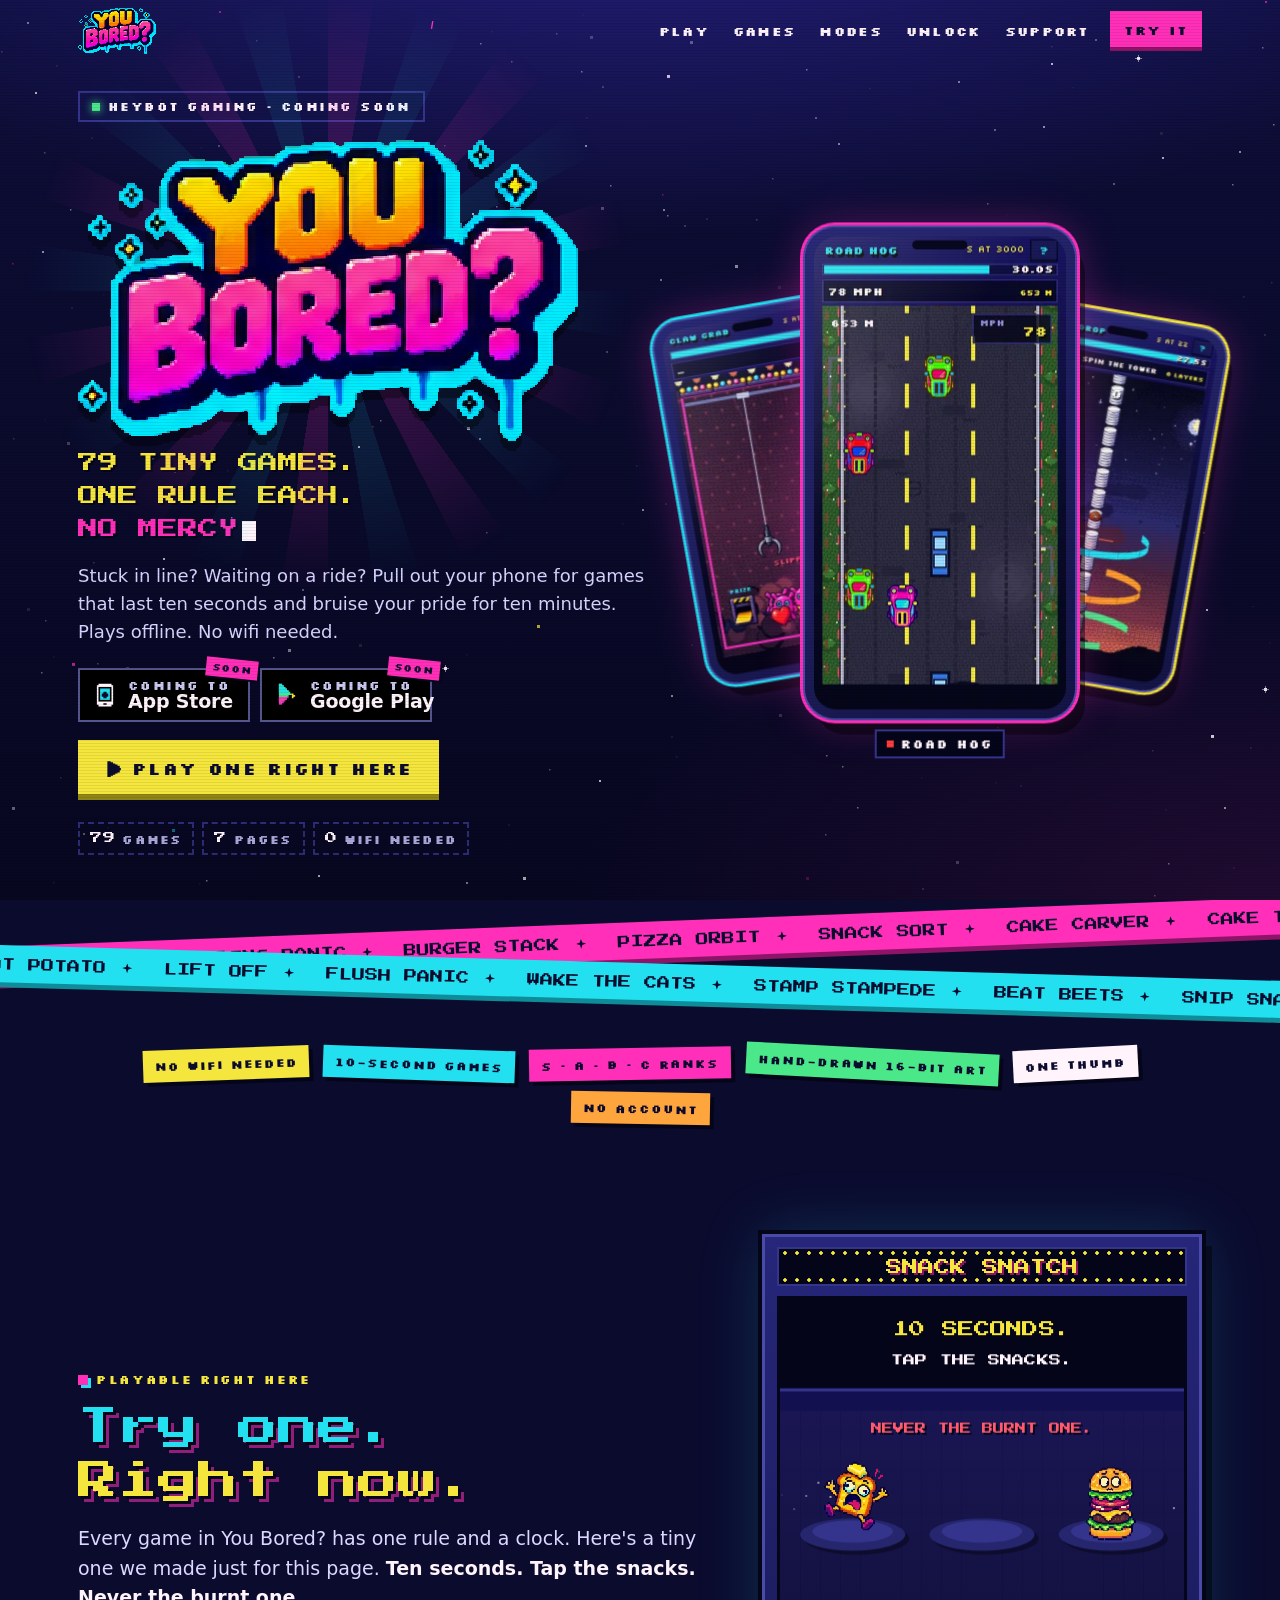
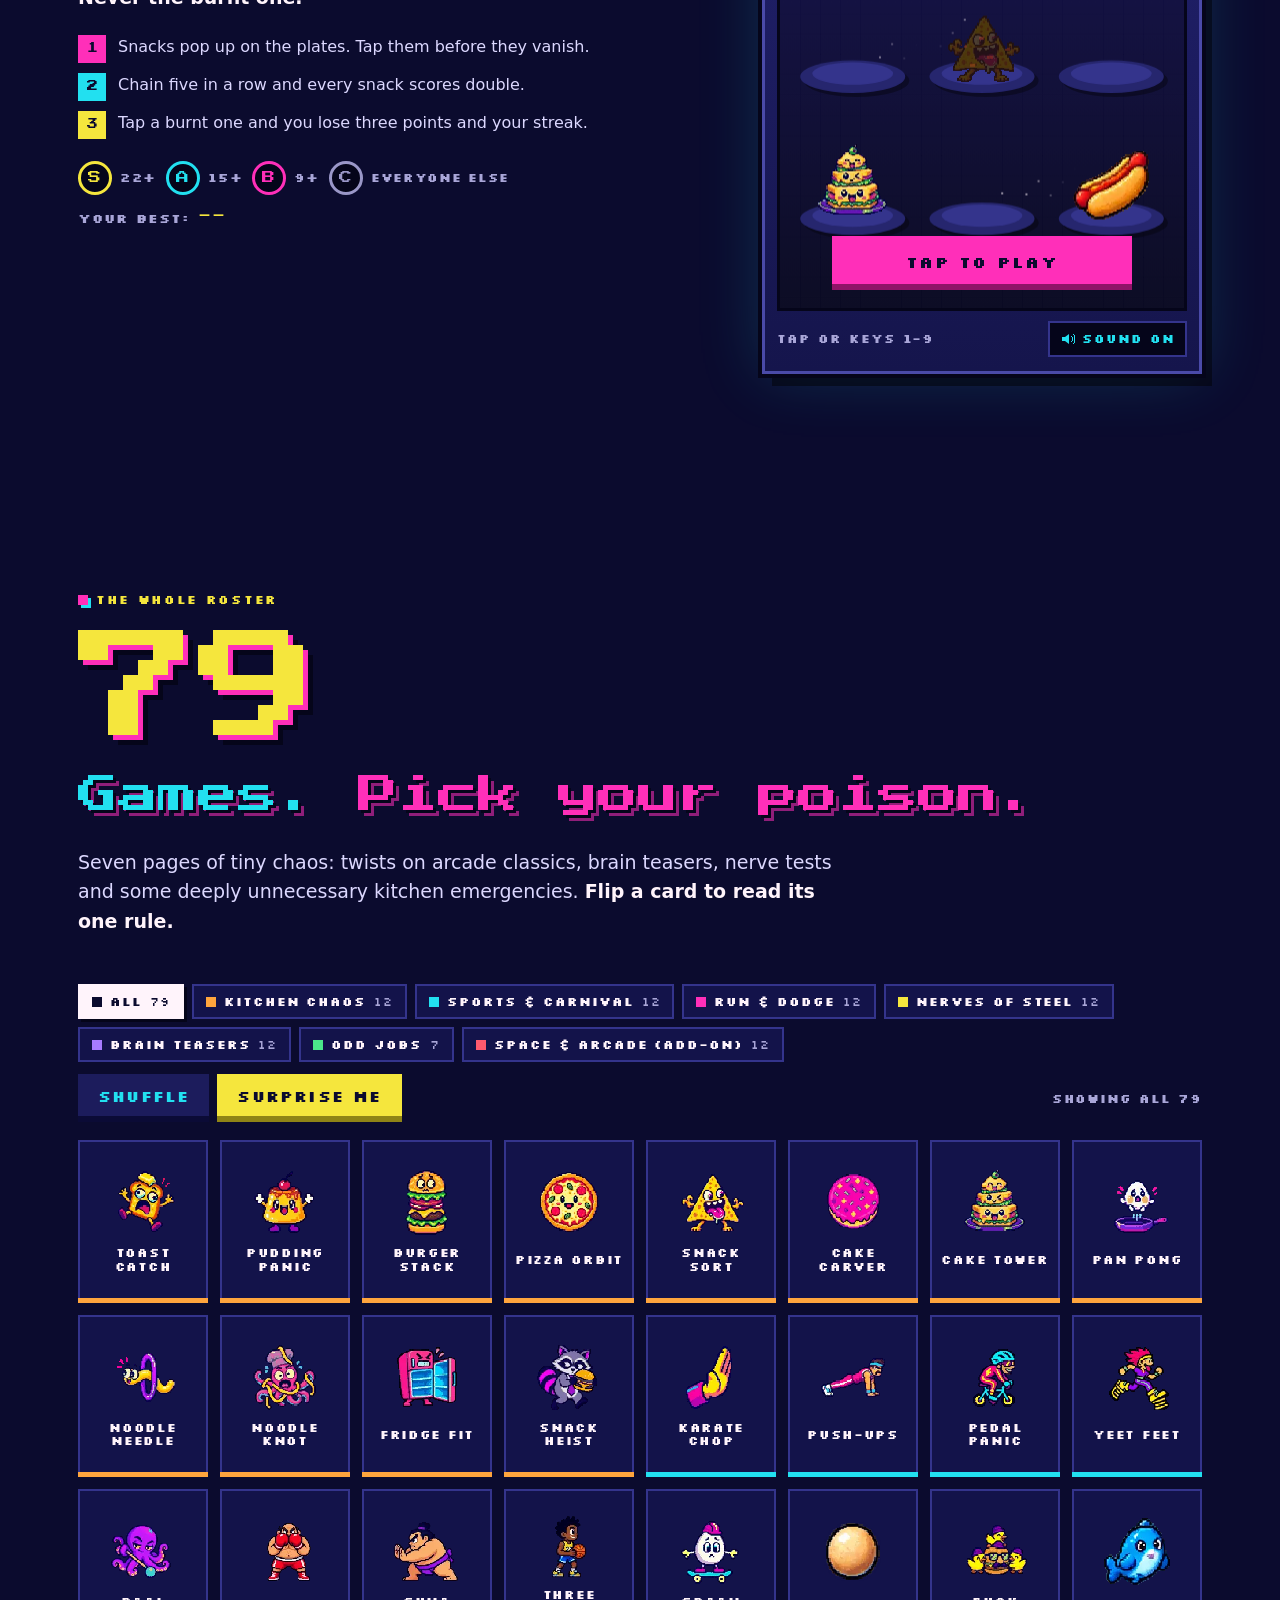
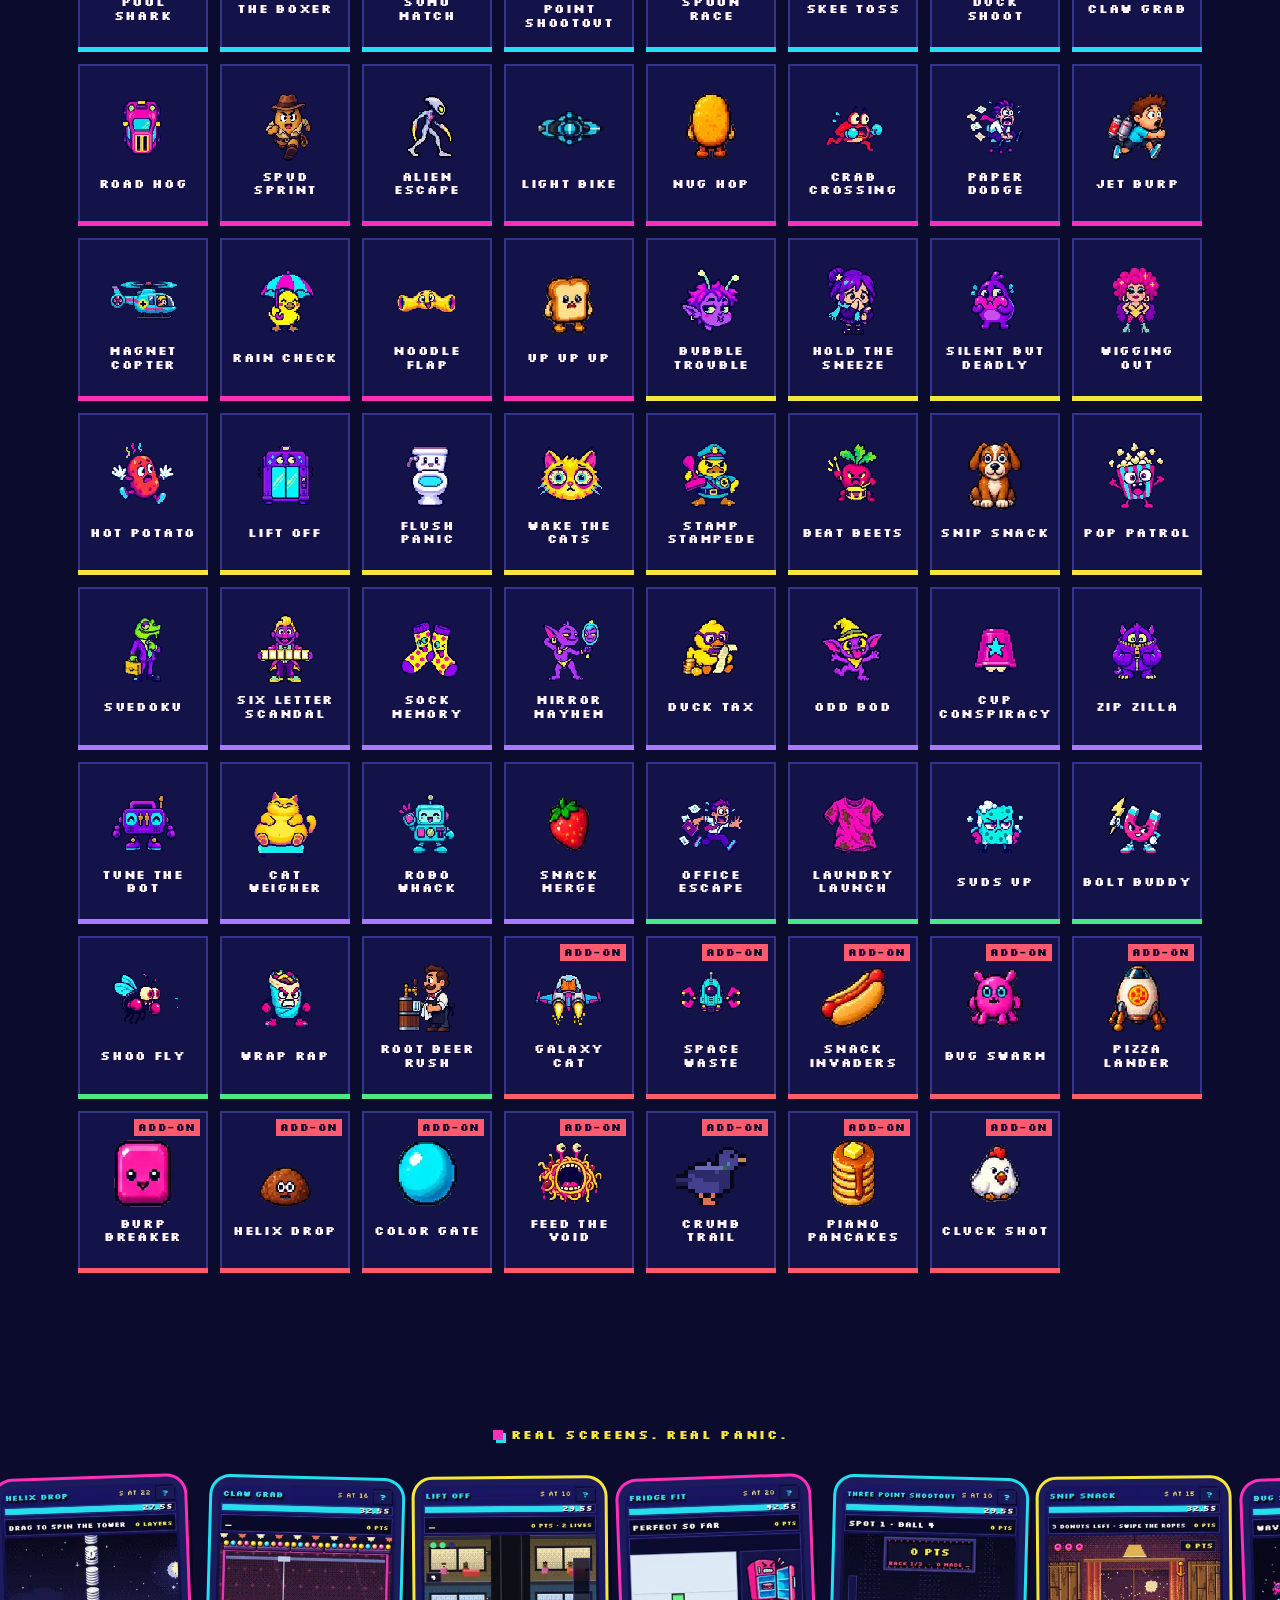
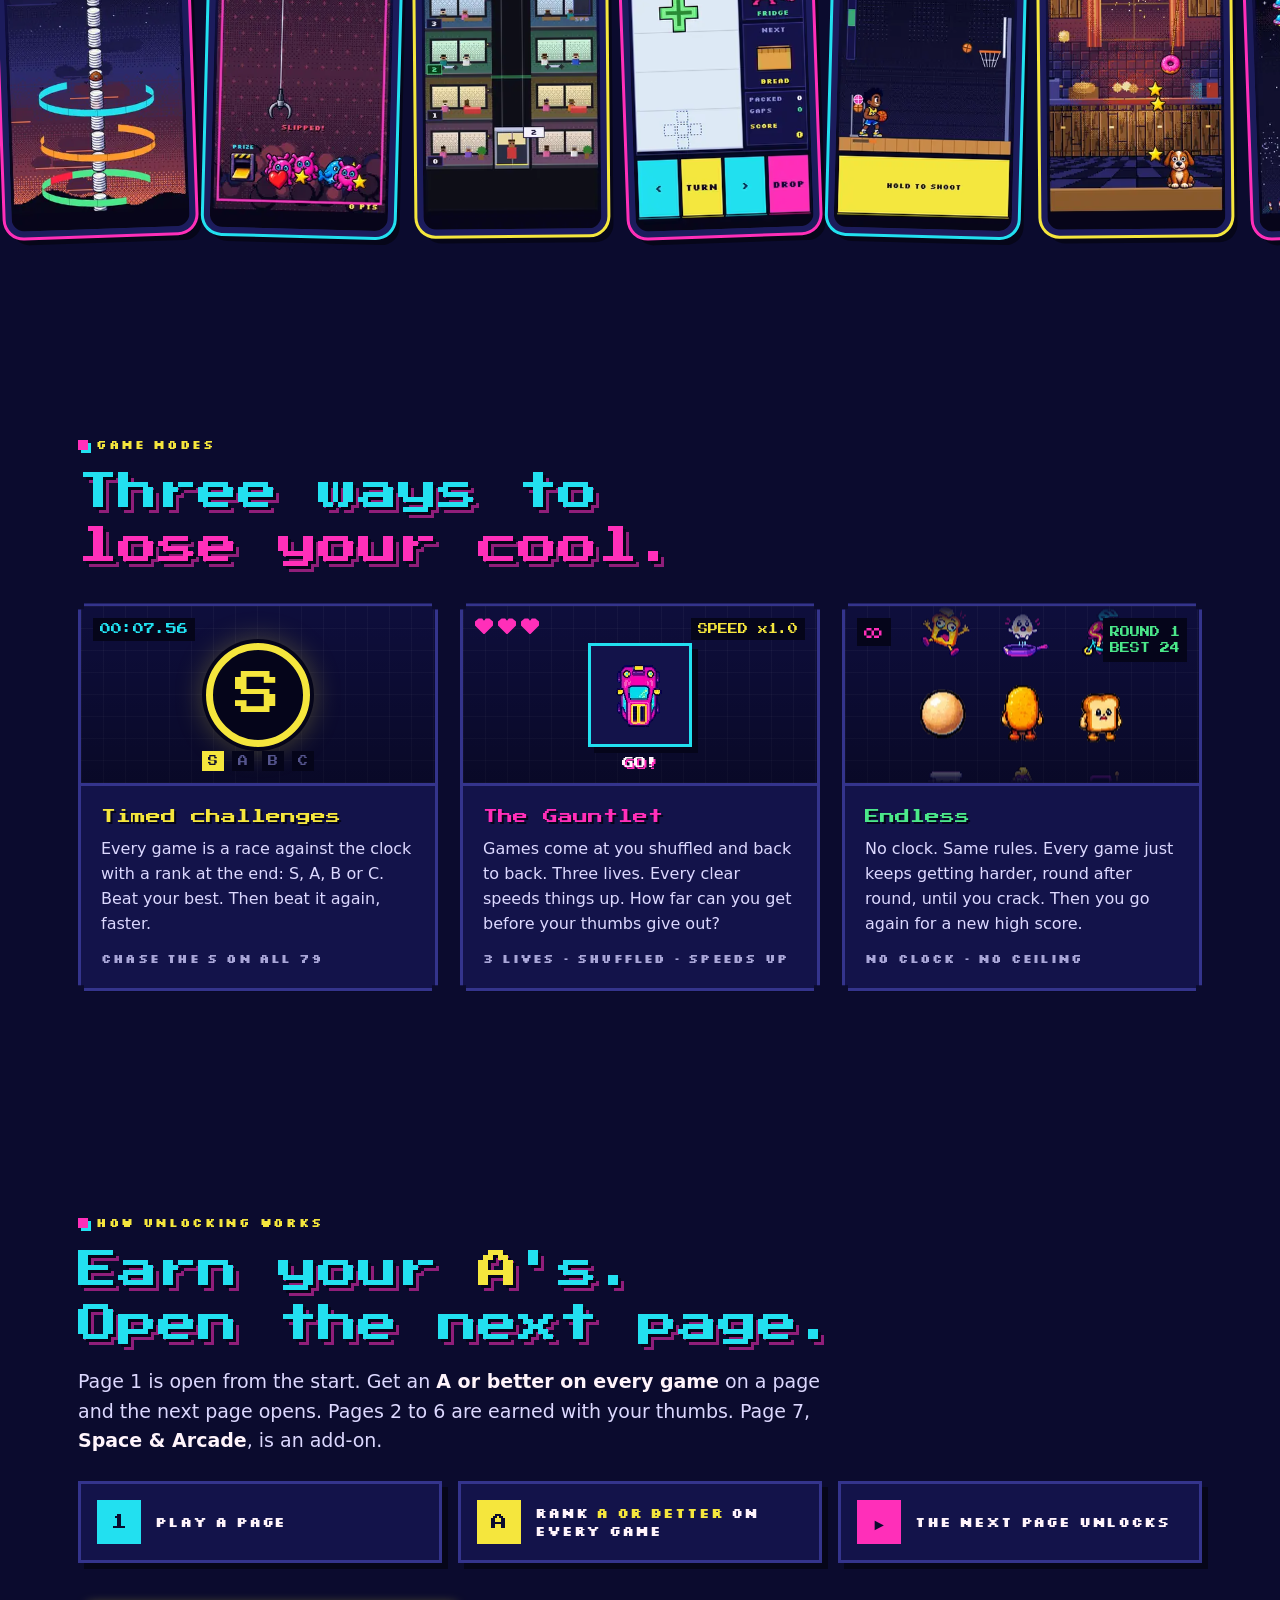
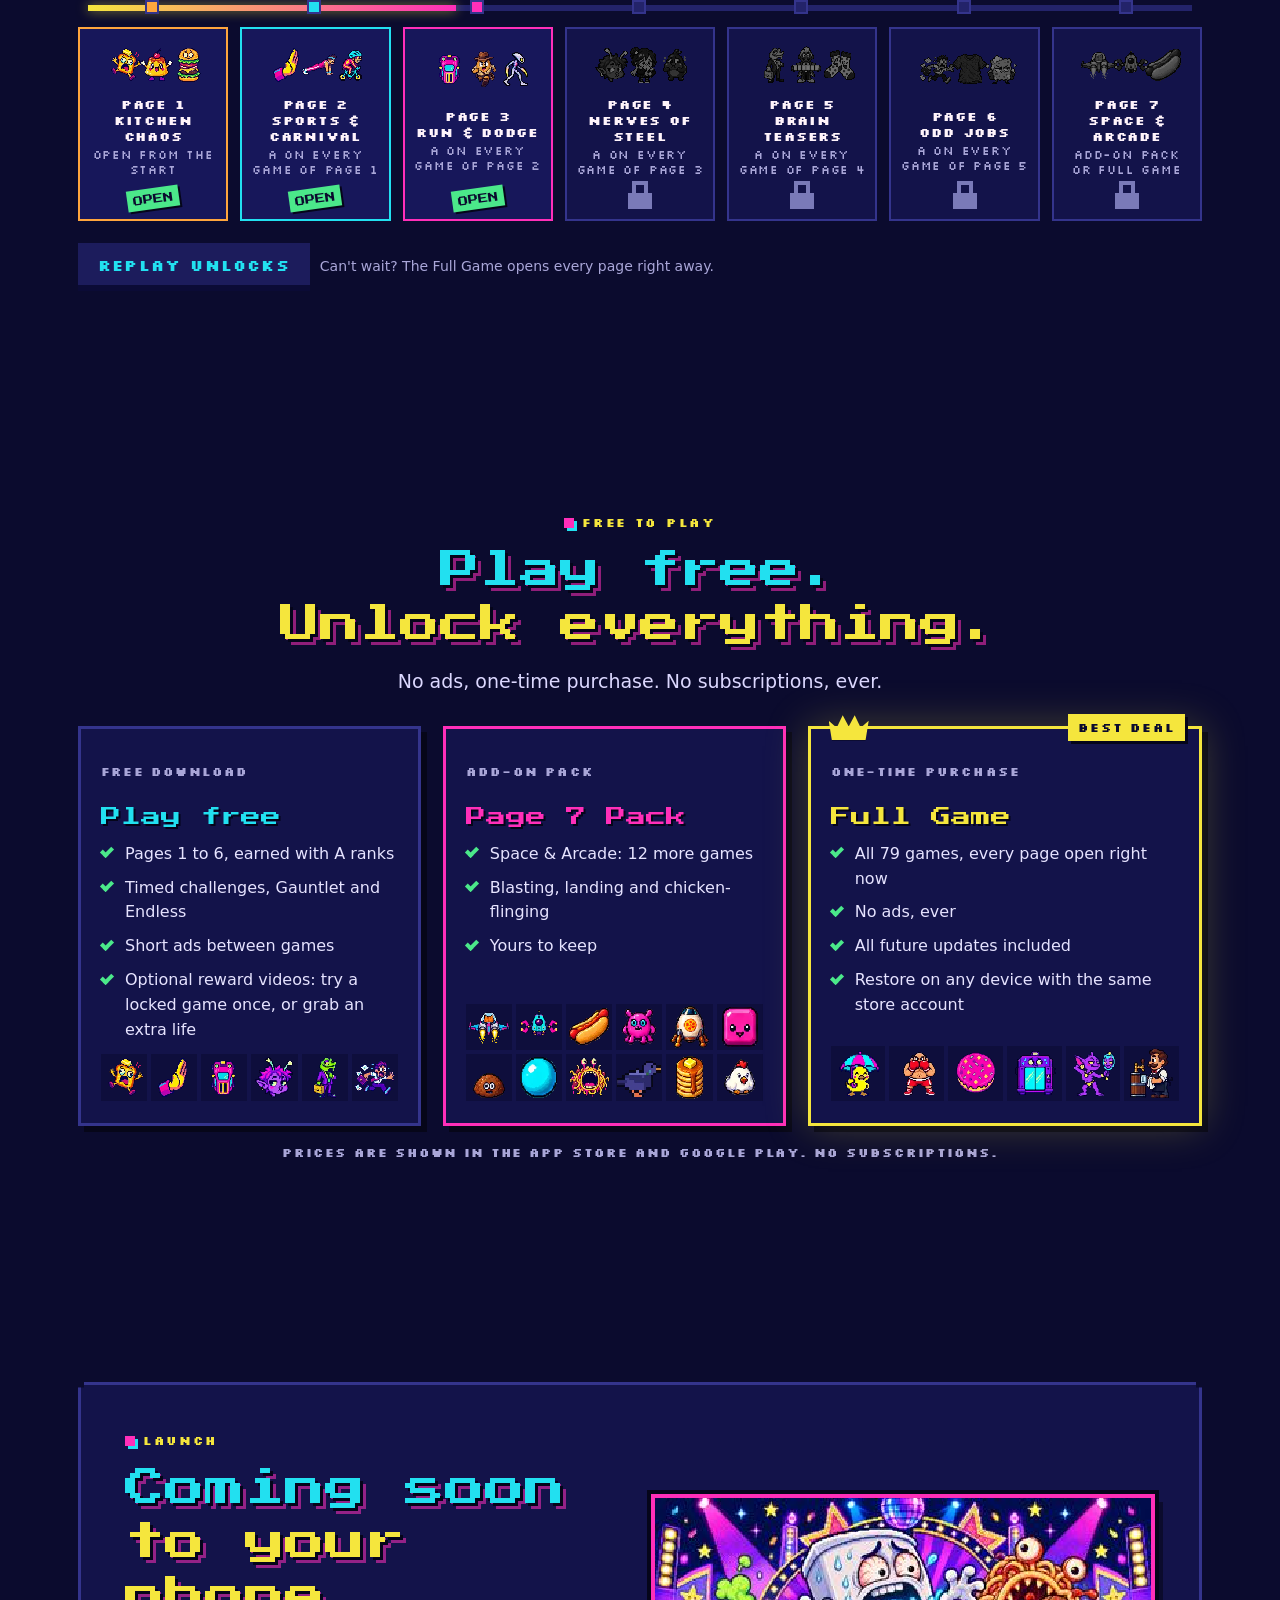
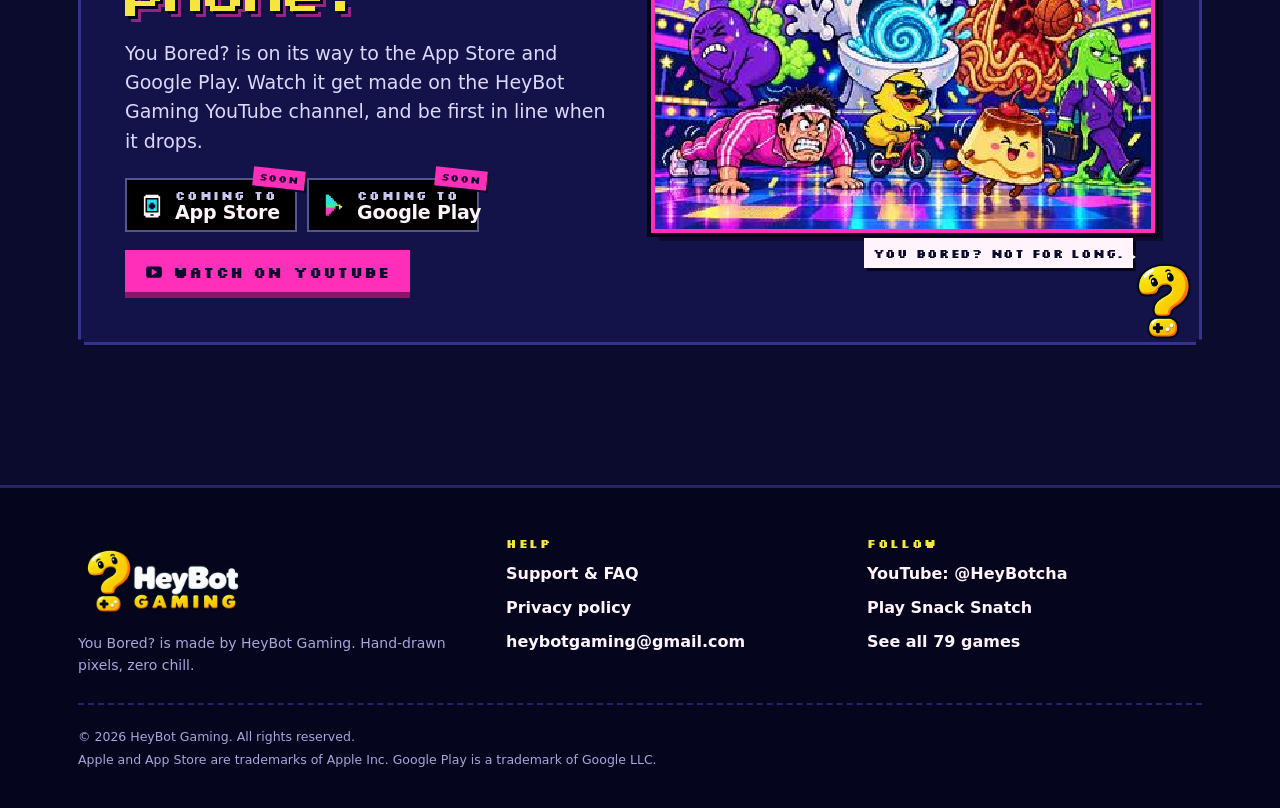
==== commit a1f6c47e: "Add site assets (css, js, fonts, images, clips)" ====
--- a/index.html
+++ b/index.html
@@ -1,407 +1,407 @@
-<!doctype html>
-<html lang="en">
-<head>
-<meta charset="utf-8">
-<meta name="viewport" content="width=device-width,initial-scale=1,viewport-fit=cover">
-<title>You Bored? | 79 Tiny Games. One Rule Each. No Mercy.</title>
-<meta name="description" content="You Bored? packs 79 tiny mini games into one app. Timed ranked challenges, a speed-up gauntlet and endless mode. Plays offline, no wifi needed. Coming soon to iPhone and Android.">
-<meta name="theme-color" content="#0B0B2E">
-<meta name="color-scheme" content="dark">
-<!-- SITE_URL: the social preview tags below need the site's full address. If your GitHub username is not "heybotgaming",
-     replace https://heybotgaming.github.io in this file (and in privacy.html / support.html) with https://YOUR-USERNAME.github.io -->
-<link rel="canonical" href="https://heybotgaming.github.io/">
-<meta property="og:type" content="website">
-<meta property="og:site_name" content="You Bored? by HeyBot Gaming">
-<meta property="og:title" content="You Bored? | 79 tiny games. One rule each. No mercy.">
-<meta property="og:description" content="79 tiny mini games for when you're bored or waiting. Ranked S/A/B/C, offline, no wifi needed. Coming soon to the App Store and Google Play.">
-<meta property="og:url" content="https://heybotgaming.github.io/">
-<meta property="og:image" content="https://heybotgaming.github.io/og.jpg">
-<meta property="og:image:width" content="1200">
-<meta property="og:image:height" content="630">
-<meta property="og:image:alt" content="The You Bored? logo next to three phones showing pixel-art mini games.">
-<meta name="twitter:card" content="summary_large_image">
-<meta name="twitter:title" content="You Bored? | 79 tiny games. No mercy.">
-<meta name="twitter:description" content="79 tiny mini games, ranked S/A/B/C. Offline. Coming soon to iPhone and Android.">
-<meta name="twitter:image" content="https://heybotgaming.github.io/og.jpg">
-<link rel="icon" href="favicon.ico" sizes="32x32">
-<link rel="icon" href="favicon.svg" type="image/svg+xml">
-<link rel="apple-touch-icon" href="apple-touch-icon.png">
-<link rel="preload" href="assets/fonts/press-start-2p.ttf" as="font" type="font/ttf" crossorigin>
-<link rel="preload" href="assets/fonts/silkscreen-700.ttf" as="font" type="font/ttf" crossorigin>
-<link rel="preload" href="assets/img/logo.webp" as="image">
-<link rel="stylesheet" href="assets/css/site.css">
-<script type="application/ld+json">{"@context":"https://schema.org","@type":"VideoGame","name":"You Bored?","description":"79 tiny mini games with timed ranked challenges, a gauntlet and endless mode. Plays offline.","genre":["Arcade","Casual","Puzzle"],"gamePlatform":["iOS","Android"],"publisher":{"@type":"Organization","name":"HeyBot Gaming","email":"heybotgaming@gmail.com","sameAs":["https://www.youtube.com/@HeyBotcha"]}}</script>
-</head>
-<body>
-<a class="skip" href="#main">Skip to content</a>
-<div class="bg-glow" aria-hidden="true"></div>
-<canvas id="stars" aria-hidden="true"></canvas>
-<div class="scan" aria-hidden="true"></div>
-
-<header class="nav" id="nav">
-  <div class="wrap">
-    <a class="brand" href="#top" aria-label="You Bored? home"><img src="assets/img/logo.webp" width="314" height="189" alt="You Bored?"></a>
-    <nav class="links" aria-label="Sections">
-      <a href="#play">Play</a><a href="#games">Games</a><a href="#modes">Modes</a><a href="#unlock">Unlock</a><a href="support.html">Support</a>
-    </nav>
-    <a class="btn mag" href="#play" data-burst>Try it</a>
-  </div>
-</header>
-
-<main id="main">
-<!-- ================================================================ HERO -->
-<section class="hero" id="top">
-  <div class="wrap">
-    <div class="hero-copy">
-      <span class="chip"><i></i>HeyBot Gaming &middot; Coming soon</span>
-      <div class="logo-stage">
-        <div class="rays" aria-hidden="true"></div>
-        <button class="logo-btn" id="logoBtn" type="button" aria-label="You Bored? logo. Press for confetti.">
-          <img class="logo" id="logo" src="assets/img/logo.webp" width="314" height="189" alt="You Bored?" fetchpriority="high">
-        </button>
-      </div>
-      <h1 class="tagline" id="tagline" data-text="79 TINY GAMES.~ONE RULE EACH.~|NO MERCY.">79 TINY GAMES.<br>ONE RULE EACH.<br><span class="m">NO MERCY.</span></h1>
-      <p class="sub">Stuck in line? Waiting on a ride? Pull out your phone for games that last ten seconds and bruise your pride for ten minutes. Plays offline. No wifi needed.</p>
-      <div class="badges" data-badges></div>
-      <div class="hero-cta">
-        <a class="btn acid big" href="#play" data-burst><svg viewBox="0 0 16 16" aria-hidden="true"><path fill="currentColor" d="M3 1h3v1h2v1h2v1h2v1h2v2h1v2h-1v2h-2v1h-2v1H8v1H6v1H3z"/></svg>Play one right here</a>
-      </div>
-      <ul class="stats">
-        <li><b>79</b>games</li><li><b>7</b>pages</li><li><b>0</b>wifi needed</li>
-      </ul>
-    </div>
-    <div class="phones" id="phones" aria-label="Gameplay clips">
-      <div class="phone p2" aria-hidden="true"><div class="body"><div class="screen"><img data-cycle="b" src="assets/img/screens/helix.webp" alt="" width="270" height="506" loading="lazy"></div></div></div>
-      <div class="phone p1" aria-hidden="true"><div class="body"><div class="screen"><img data-cycle="a" src="assets/img/screens/claw.webp" alt="" width="270" height="506" loading="lazy"></div></div></div>
-      <div class="phone p0"><div class="body"><div class="screen">
-        <video id="heroVid" muted playsinline loop preload="none" poster="assets/clips/road.webp" width="360" height="676" aria-label="Gameplay clip"></video>
-      </div></div><span class="tag"><i></i><span id="nowPlaying">Road Hog</span></span></div>
-    </div>
-  </div>
-</section>
-
-<!-- ================================================================ TICKER -->
-<div class="ticker" aria-hidden="true">
-  <div class="tk a"><div class="tk-row" style="--t:90s"><span>TOAST CATCH</span><span>PUDDING PANIC</span><span>BURGER STACK</span><span>PIZZA ORBIT</span><span>SNACK SORT</span><span>CAKE CARVER</span><span>CAKE TOWER</span><span>PAN PONG</span><span>NOODLE NEEDLE</span><span>NOODLE KNOT</span><span>FRIDGE FIT</span><span>SNACK HEIST</span><span>KARATE CHOP</span><span>PUSH-UPS</span><span>PEDAL PANIC</span><span>YEET FEET</span><span>POOL SHARK</span><span>THE BOXER</span><span>SUMO MATCH</span><span>THREE POINT SHOOTOUT</span><span>SPOON RACE</span><span>SKEE TOSS</span><span>DUCK SHOOT</span><span>CLAW GRAB</span><span>ROAD HOG</span><span>SPUD SPRINT</span><span>ALIEN ESCAPE</span><span>LIGHT BIKE</span><span>NUG HOP</span><span>CRAB CROSSING</span><span>PAPER DODGE</span><span>JET BURP</span><span>MAGNET COPTER</span><span>RAIN CHECK</span><span>NOODLE FLAP</span><span>UP UP UP</span><span>BUBBLE TROUBLE</span><span>HOLD THE SNEEZE</span><span>SILENT BUT DEADLY</span><span>WIGGING OUT</span></div><div class="tk-row" style="--t:90s"><span>TOAST CATCH</span><span>PUDDING PANIC</span><span>BURGER STACK</span><span>PIZZA ORBIT</span><span>SNACK SORT</span><span>CAKE CARVER</span><span>CAKE TOWER</span><span>PAN PONG</span><span>NOODLE NEEDLE</span><span>NOODLE KNOT</span><span>FRIDGE FIT</span><span>SNACK HEIST</span><span>KARATE CHOP</span><span>PUSH-UPS</span><span>PEDAL PANIC</span><span>YEET FEET</span><span>POOL SHARK</span><span>THE BOXER</span><span>SUMO MATCH</span><span>THREE POINT SHOOTOUT</span><span>SPOON RACE</span><span>SKEE TOSS</span><span>DUCK SHOOT</span><span>CLAW GRAB</span><span>ROAD HOG</span><span>SPUD SPRINT</span><span>ALIEN ESCAPE</span><span>LIGHT BIKE</span><span>NUG HOP</span><span>CRAB CROSSING</span><span>PAPER DODGE</span><span>JET BURP</span><span>MAGNET COPTER</span><span>RAIN CHECK</span><span>NOODLE FLAP</span><span>UP UP UP</span><span>BUBBLE TROUBLE</span><span>HOLD THE SNEEZE</span><span>SILENT BUT DEADLY</span><span>WIGGING OUT</span></div></div>
-  <div class="tk b"><div class="tk-row" style="--t:100s"><span>HOT POTATO</span><span>LIFT OFF</span><span>FLUSH PANIC</span><span>WAKE THE CATS</span><span>STAMP STAMPEDE</span><span>BEAT BEETS</span><span>SNIP SNACK</span><span>POP PATROL</span><span>SUEDOKU</span><span>SIX LETTER SCANDAL</span><span>SOCK MEMORY</span><span>MIRROR MAYHEM</span><span>DUCK TAX</span><span>ODD BOD</span><span>CUP CONSPIRACY</span><span>ZIP ZILLA</span><span>TUNE THE BOT</span><span>CAT WEIGHER</span><span>ROBO WHACK</span><span>SNACK MERGE</span><span>OFFICE ESCAPE</span><span>LAUNDRY LAUNCH</span><span>SUDS UP</span><span>BOLT BUDDY</span><span>SHOO FLY</span><span>WRAP RAP</span><span>ROOT BEER RUSH</span><span>GALAXY CAT</span><span>SPACE WASTE</span><span>SNACK INVADERS</span><span>BUG SWARM</span><span>PIZZA LANDER</span><span>BURP BREAKER</span><span>HELIX DROP</span><span>COLOR GATE</span><span>FEED THE VOID</span><span>CRUMB TRAIL</span><span>PIANO PANCAKES</span><span>CLUCK SHOT</span></div><div class="tk-row" style="--t:100s"><span>HOT POTATO</span><span>LIFT OFF</span><span>FLUSH PANIC</span><span>WAKE THE CATS</span><span>STAMP STAMPEDE</span><span>BEAT BEETS</span><span>SNIP SNACK</span><span>POP PATROL</span><span>SUEDOKU</span><span>SIX LETTER SCANDAL</span><span>SOCK MEMORY</span><span>MIRROR MAYHEM</span><span>DUCK TAX</span><span>ODD BOD</span><span>CUP CONSPIRACY</span><span>ZIP ZILLA</span><span>TUNE THE BOT</span><span>CAT WEIGHER</span><span>ROBO WHACK</span><span>SNACK MERGE</span><span>OFFICE ESCAPE</span><span>LAUNDRY LAUNCH</span><span>SUDS UP</span><span>BOLT BUDDY</span><span>SHOO FLY</span><span>WRAP RAP</span><span>ROOT BEER RUSH</span><span>GALAXY CAT</span><span>SPACE WASTE</span><span>SNACK INVADERS</span><span>BUG SWARM</span><span>PIZZA LANDER</span><span>BURP BREAKER</span><span>HELIX DROP</span><span>COLOR GATE</span><span>FEED THE VOID</span><span>CRUMB TRAIL</span><span>PIANO PANCAKES</span><span>CLUCK SHOT</span></div></div>
-</div>
-<div class="wrap">
-  <ul class="stickers rv" aria-label="Highlights">
-    <li>No wifi needed</li><li>10-second games</li><li>S &middot; A &middot; B &middot; C ranks</li><li>Hand-drawn 16-bit art</li><li>One thumb</li><li>No account</li>
-  </ul>
-</div>
-
-<!-- ================================================================ PLAY -->
-<section id="play">
-  <div class="wrap play-grid">
-    <div class="rv">
-      <p class="eyebrow">Playable right here</p>
-      <h2 class="h2">Try one.<br><em>Right now.</em></h2>
-      <p class="lede">Every game in You Bored? has one rule and a clock. Here's a tiny one we made just for this page. <b>Ten seconds. Tap the snacks. Never the burnt one.</b></p>
-      <ol class="howto">
-        <li><b>1</b><span>Snacks pop up on the plates. Tap them before they vanish.</span></li>
-        <li><b>2</b><span>Chain five in a row and every snack scores double.</span></li>
-        <li><b>3</b><span>Tap a burnt one and you lose three points and your streak.</span></li>
-      </ol>
-      <div class="ranks" aria-label="Rank targets">
-        <span class="rk"><i style="--c:var(--acid)">S</i>22+</span>
-        <span class="rk"><i style="--c:var(--cyan)">A</i>15+</span>
-        <span class="rk"><i style="--c:var(--mag)">B</i>9+</span>
-        <span class="rk"><i style="--c:#9A97C8">C</i>Everyone else</span>
-      </div>
-      <p class="best">Your best: <b id="bestScore">--</b></p>
-    </div>
-    <div class="cab rv" style="--rd:.1s">
-      <div class="cab-top"><span class="bulbs t"></span><h3>SNACK SNATCH</h3><span class="bulbs b"></span></div>
-      <div class="screen-wrap" id="snackWrap">
-        <canvas id="snack" width="400" height="600" aria-label="Snack Snatch mini-game. Press Space to start, then use keys 1 to 9 to tap the plates."></canvas>
-        <div class="game-ui" id="uiStart"><button class="btn mag big" id="btnStart" type="button">Tap to play</button></div>
-        <div class="game-ui" id="uiEnd" hidden>
-          <a class="btn acid big" href="#get" id="btnGet">Get the full game</a>
-          <button class="btn ghost" id="btnAgain" type="button">Play again</button>
-        </div>
-      </div>
-      <div class="cab-bot">
-        <span class="keys">Tap or keys 1-9</span>
-        <button class="mini" id="btnSound" type="button" aria-pressed="true"><svg viewBox="0 0 16 16" aria-hidden="true"><path fill="currentColor" d="M2 6h3l4-3v10l-4-3H2z"/><path id="sndWaves" fill="currentColor" d="M11 5h1v1h1v4h-1v1h-1v-1h1V6h-1zM13 3h1v1h1v8h-1v1h-1v-1h1V4h-1z"/></svg><span id="sndLbl">Sound on</span></button>
-      </div>
-    </div>
-  </div>
-</section>
-
-<!-- ================================================================ GAME WALL -->
-<section id="games">
-  <div class="wrap">
-    <div class="wall-head rv">
-      <p class="eyebrow">The whole roster</p>
-      <p class="bigcount" data-count="79" aria-hidden="true">79</p>
-      <h2 class="h2">Games. <span class="m">Pick your poison.</span></h2>
-      <p class="lede">Seven pages of tiny chaos: twists on arcade classics, brain teasers, nerve tests and some deeply unnecessary kitchen emergencies. <b>Flip a card to read its one rule.</b></p>
-    </div>
-    <div class="filters rv" role="group" aria-label="Filter games by page"><button class="fchip" type="button" data-f="0" aria-pressed="true" style="--c:var(--white)"><i></i>All <span>79</span></button><button class="fchip" type="button" data-f="1" aria-pressed="false" style="--c:var(--p1)"><i></i>Kitchen Chaos <span>12</span></button><button class="fchip" type="button" data-f="2" aria-pressed="false" style="--c:var(--p2)"><i></i>Sports &amp; Carnival <span>12</span></button><button class="fchip" type="button" data-f="3" aria-pressed="false" style="--c:var(--p3)"><i></i>Run &amp; Dodge <span>12</span></button><button class="fchip" type="button" data-f="4" aria-pressed="false" style="--c:var(--p4)"><i></i>Nerves Of Steel <span>12</span></button><button class="fchip" type="button" data-f="5" aria-pressed="false" style="--c:var(--p5)"><i></i>Brain Teasers <span>12</span></button><button class="fchip" type="button" data-f="6" aria-pressed="false" style="--c:var(--p6)"><i></i>Odd Jobs <span>7</span></button><button class="fchip" type="button" data-f="7" aria-pressed="false" style="--c:var(--p7)"><i></i>Space &amp; Arcade (add-on) <span>12</span></button></div>
-    <div class="wall-tools rv">
-      <button class="btn ghost" id="btnShuffle" type="button">Shuffle</button>
-      <button class="btn acid" id="btnSurprise" type="button" data-burst>Surprise me</button>
-      <span class="note" id="wallNote" aria-live="polite">Showing all 79</span>
-    </div>
-    <div class="grid" id="wall">
-      <button class="card" type="button" data-p="1" data-i="0" data-id="TOAST" style="--c:var(--p1)" aria-label="Toast Catch. Page 1, Kitchen Chaos. Rule: Tap the lane before the toast hits the floor."><span class="in"><span class="face front"><i class="spr" style="background-position:0% 0%;--dl:-0.00s"></i><span class="nm">TOAST CATCH</span></span><span class="face back"><span class="pg">P1 &middot; KITCHEN CHAOS</span><span class="nm">TOAST CATCH</span><span class="p">Tap the lane before the toast hits the floor.</span><span class="rule">The one rule</span></span></span></button>
-      <button class="card" type="button" data-p="1" data-i="1" data-id="PUDDING" style="--c:var(--p1)" aria-label="Pudding Panic. Page 1, Kitchen Chaos. Rule: Slide the tray under every falling pudding."><span class="in"><span class="face front"><i class="spr" style="background-position:11.11% 0%;--dl:-0.37s"></i><span class="nm">PUDDING PANIC</span></span><span class="face back"><span class="pg">P1 &middot; KITCHEN CHAOS</span><span class="nm">PUDDING PANIC</span><span class="p">Slide the tray under every falling pudding.</span><span class="rule">The one rule</span></span></span></button>
-      <button class="card" type="button" data-p="1" data-i="2" data-id="STACK" style="--c:var(--p1)" aria-label="Burger Stack. Page 1, Kitchen Chaos. Rule: Drop each layer square. Overhang gets chopped."><span class="in"><span class="face front"><i class="spr" style="background-position:22.22% 0%;--dl:-0.74s"></i><span class="nm">BURGER STACK</span></span><span class="face back"><span class="pg">P1 &middot; KITCHEN CHAOS</span><span class="nm">BURGER STACK</span><span class="p">Drop each layer square. Overhang gets chopped.</span><span class="rule">The one rule</span></span></span></button>
-      <button class="card" type="button" data-p="1" data-i="3" data-id="PIZZA" style="--c:var(--p1)" aria-label="Pizza Orbit. Page 1, Kitchen Chaos. Rule: Drop toppings on the pizza. They must never touch."><span class="in"><span class="face front"><i class="spr" style="background-position:33.33% 0%;--dl:-1.11s"></i><span class="nm">PIZZA ORBIT</span></span><span class="face back"><span class="pg">P1 &middot; KITCHEN CHAOS</span><span class="nm">PIZZA ORBIT</span><span class="p">Drop toppings on the pizza. They must never touch.</span><span class="rule">The one rule</span></span></span></button>
-      <button class="card" type="button" data-p="1" data-i="4" data-id="SORT" style="--c:var(--p1)" aria-label="Snack Sort. Page 1, Kitchen Chaos. Rule: Drag each snack into the bin of its color."><span class="in"><span class="face front"><i class="spr" style="background-position:44.44% 0%;--dl:-1.48s"></i><span class="nm">SNACK SORT</span></span><span class="face back"><span class="pg">P1 &middot; KITCHEN CHAOS</span><span class="nm">SNACK SORT</span><span class="p">Drag each snack into the bin of its color.</span><span class="rule">The one rule</span></span></span></button>
-      <button class="card" type="button" data-p="1" data-i="5" data-id="SLICE" style="--c:var(--p1)" aria-label="Cake Carver. Page 1, Kitchen Chaos. Rule: Swipe the flying cakes. Never slice a burnt one."><span class="in"><span class="face front"><i class="spr" style="background-position:55.56% 0%;--dl:-1.85s"></i><span class="nm">CAKE CARVER</span></span><span class="face back"><span class="pg">P1 &middot; KITCHEN CHAOS</span><span class="nm">CAKE CARVER</span><span class="p">Swipe the flying cakes. Never slice a burnt one.</span><span class="rule">The one rule</span></span></span></button>
-      <button class="card" type="button" data-p="1" data-i="6" data-id="TOWER" style="--c:var(--p1)" aria-label="Cake Tower. Page 1, Kitchen Chaos. Rule: Drop the swinging layers dead center, or it leans."><span class="in"><span class="face front"><i class="spr" style="background-position:66.67% 0%;--dl:-2.22s"></i><span class="nm">CAKE TOWER</span></span><span class="face back"><span class="pg">P1 &middot; KITCHEN CHAOS</span><span class="nm">CAKE TOWER</span><span class="p">Drop the swinging layers dead center, or it leans.</span><span class="rule">The one rule</span></span></span></button>
-      <button class="card" type="button" data-p="1" data-i="7" data-id="PONG" style="--c:var(--p1)" aria-label="Pan Pong. Page 1, Kitchen Chaos. Rule: Keep the egg up. The pan keeps shrinking."><span class="in"><span class="face front"><i class="spr" style="background-position:77.78% 0%;--dl:-2.59s"></i><span class="nm">PAN PONG</span></span><span class="face back"><span class="pg">P1 &middot; KITCHEN CHAOS</span><span class="nm">PAN PONG</span><span class="p">Keep the egg up. The pan keeps shrinking.</span><span class="rule">The one rule</span></span></span></button>
-      <button class="card" type="button" data-p="1" data-i="8" data-id="THREAD" style="--c:var(--p1)" aria-label="Noodle Needle. Page 1, Kitchen Chaos. Rule: Steer the noodle through every ring."><span class="in"><span class="face front"><i class="spr" style="background-position:88.89% 0%;--dl:-2.96s"></i><span class="nm">NOODLE NEEDLE</span></span><span class="face back"><span class="pg">P1 &middot; KITCHEN CHAOS</span><span class="nm">NOODLE NEEDLE</span><span class="p">Steer the noodle through every ring.</span><span class="rule">The one rule</span></span></span></button>
-      <button class="card" type="button" data-p="1" data-i="9" data-id="KNOT" style="--c:var(--p1)" aria-label="Noodle Knot. Page 1, Kitchen Chaos. Rule: Drag the dots until no lines cross."><span class="in"><span class="face front"><i class="spr" style="background-position:100% 0%;--dl:-0.13s"></i><span class="nm">NOODLE KNOT</span></span><span class="face back"><span class="pg">P1 &middot; KITCHEN CHAOS</span><span class="nm">NOODLE KNOT</span><span class="p">Drag the dots until no lines cross.</span><span class="rule">The one rule</span></span></span></button>
-      <button class="card" type="button" data-p="1" data-i="10" data-id="FIT" style="--c:var(--p1)" aria-label="Fridge Fit. Page 1, Kitchen Chaos. Rule: Pack the fridge perfectly. Nothing clears."><span class="in"><span class="face front"><i class="spr" style="background-position:0% 14.29%;--dl:-0.50s"></i><span class="nm">FRIDGE FIT</span></span><span class="face back"><span class="pg">P1 &middot; KITCHEN CHAOS</span><span class="nm">FRIDGE FIT</span><span class="p">Pack the fridge perfectly. Nothing clears.</span><span class="rule">The one rule</span></span></span></button>
-      <button class="card" type="button" data-p="1" data-i="11" data-id="SNEAK" style="--c:var(--p1)" aria-label="Snack Heist. Page 1, Kitchen Chaos. Rule: Steal the snacks. Stay out of the flashlight."><span class="in"><span class="face front"><i class="spr" style="background-position:11.11% 14.29%;--dl:-0.87s"></i><span class="nm">SNACK HEIST</span></span><span class="face back"><span class="pg">P1 &middot; KITCHEN CHAOS</span><span class="nm">SNACK HEIST</span><span class="p">Steal the snacks. Stay out of the flashlight.</span><span class="rule">The one rule</span></span></span></button>
-      <button class="card" type="button" data-p="2" data-i="12" data-id="CHOP" style="--c:var(--p2)" aria-label="Karate Chop. Page 2, Sports &amp; Carnival. Rule: Chop exactly the number shown. Not one more."><span class="in"><span class="face front"><i class="spr" style="background-position:22.22% 14.29%;--dl:-1.24s"></i><span class="nm">KARATE CHOP</span></span><span class="face back"><span class="pg">P2 &middot; SPORTS &amp; CARNIVAL</span><span class="nm">KARATE CHOP</span><span class="p">Chop exactly the number shown. Not one more.</span><span class="rule">The one rule</span></span></span></button>
-      <button class="card" type="button" data-p="2" data-i="13" data-id="PUSHUP" style="--c:var(--p2)" aria-label="Push-Ups. Page 2, Sports &amp; Carnival. Rule: Alternate left and right. Faster. Faster!"><span class="in"><span class="face front"><i class="spr" style="background-position:33.33% 14.29%;--dl:-1.61s"></i><span class="nm">PUSH-UPS</span></span><span class="face back"><span class="pg">P2 &middot; SPORTS &amp; CARNIVAL</span><span class="nm">PUSH-UPS</span><span class="p">Alternate left and right. Faster. Faster!</span><span class="rule">The one rule</span></span></span></button>
-      <button class="card" type="button" data-p="2" data-i="14" data-id="BIKE" style="--c:var(--p2)" aria-label="Pedal Panic. Page 2, Sports &amp; Carnival. Rule: Pedal left, right, left. Stay above the pace line."><span class="in"><span class="face front"><i class="spr" style="background-position:44.44% 14.29%;--dl:-1.98s"></i><span class="nm">PEDAL PANIC</span></span><span class="face back"><span class="pg">P2 &middot; SPORTS &amp; CARNIVAL</span><span class="nm">PEDAL PANIC</span><span class="p">Pedal left, right, left. Stay above the pace line.</span><span class="rule">The one rule</span></span></span></button>
-      <button class="card" type="button" data-p="2" data-i="15" data-id="JUMP" style="--c:var(--p2)" aria-label="Yeet Feet. Page 2, Sports &amp; Carnival. Rule: Charge, let go, land on the yellow pad."><span class="in"><span class="face front"><i class="spr" style="background-position:55.56% 14.29%;--dl:-2.35s"></i><span class="nm">YEET FEET</span></span><span class="face back"><span class="pg">P2 &middot; SPORTS &amp; CARNIVAL</span><span class="nm">YEET FEET</span><span class="p">Charge, let go, land on the yellow pad.</span><span class="rule">The one rule</span></span></span></button>
-      <button class="card" type="button" data-p="2" data-i="16" data-id="POOL" style="--c:var(--p2)" aria-label="Pool Shark. Page 2, Sports &amp; Carnival. Rule: Pull back, bank it, sink it."><span class="in"><span class="face front"><i class="spr" style="background-position:66.67% 14.29%;--dl:-2.72s"></i><span class="nm">POOL SHARK</span></span><span class="face back"><span class="pg">P2 &middot; SPORTS &amp; CARNIVAL</span><span class="nm">POOL SHARK</span><span class="p">Pull back, bank it, sink it.</span><span class="rule">The one rule</span></span></span></button>
-      <button class="card" type="button" data-p="2" data-i="17" data-id="BOXER" style="--c:var(--p2)" aria-label="The Boxer. Page 2, Sports &amp; Carnival. Rule: Hit the side he isn&#x27;t guarding. Dodge the wind-up."><span class="in"><span class="face front"><i class="spr" style="background-position:77.78% 14.29%;--dl:-3.09s"></i><span class="nm">THE BOXER</span></span><span class="face back"><span class="pg">P2 &middot; SPORTS &amp; CARNIVAL</span><span class="nm">THE BOXER</span><span class="p">Hit the side he isn&#x27;t guarding. Dodge the wind-up.</span><span class="rule">The one rule</span></span></span></button>
-      <button class="card" type="button" data-p="2" data-i="18" data-id="SUMO" style="--c:var(--p2)" aria-label="Sumo Match. Page 2, Sports &amp; Carnival. Rule: Mash left and right to push him out. Brace!"><span class="in"><span class="face front"><i class="spr" style="background-position:88.89% 14.29%;--dl:-0.26s"></i><span class="nm">SUMO MATCH</span></span><span class="face back"><span class="pg">P2 &middot; SPORTS &amp; CARNIVAL</span><span class="nm">SUMO MATCH</span><span class="p">Mash left and right to push him out. Brace!</span><span class="rule">The one rule</span></span></span></button>
-      <button class="card" type="button" data-p="2" data-i="19" data-id="HOOPS" style="--c:var(--p2)" aria-label="Three Point Shootout. Page 2, Sports &amp; Carnival. Rule: Release in the green. The green keeps shrinking."><span class="in"><span class="face front"><i class="spr" style="background-position:100% 14.29%;--dl:-0.63s"></i><span class="nm">THREE POINT SHOOTOUT</span></span><span class="face back"><span class="pg">P2 &middot; SPORTS &amp; CARNIVAL</span><span class="nm">THREE POINT SHOOTOUT</span><span class="p">Release in the green. The green keeps shrinking.</span><span class="rule">The one rule</span></span></span></button>
-      <button class="card" type="button" data-p="2" data-i="20" data-id="TILT" style="--c:var(--p2)" aria-label="Spoon Race. Page 2, Sports &amp; Carnival. Rule: Tip the spoon. Keep the egg in the bowl."><span class="in"><span class="face front"><i class="spr" style="background-position:0% 28.57%;--dl:-1.00s"></i><span class="nm">SPOON RACE</span></span><span class="face back"><span class="pg">P2 &middot; SPORTS &amp; CARNIVAL</span><span class="nm">SPOON RACE</span><span class="p">Tip the spoon. Keep the egg in the bowl.</span><span class="rule">The one rule</span></span></span></button>
-      <button class="card" type="button" data-p="2" data-i="21" data-id="SKEE" style="--c:var(--p2)" aria-label="Skee Toss. Page 2, Sports &amp; Carnival. Rule: Swipe up to roll. Aim for the 100 hole."><span class="in"><span class="face front"><i class="spr" style="background-position:11.11% 28.57%;--dl:-1.37s"></i><span class="nm">SKEE TOSS</span></span><span class="face back"><span class="pg">P2 &middot; SPORTS &amp; CARNIVAL</span><span class="nm">SKEE TOSS</span><span class="p">Swipe up to roll. Aim for the 100 hole.</span><span class="rule">The one rule</span></span></span></button>
-      <button class="card" type="button" data-p="2" data-i="22" data-id="COUNT" style="--c:var(--p2)" aria-label="Duck Shoot. Page 2, Sports &amp; Carnival. Rule: Hit the ducks. Leave the wooden decoys alone."><span class="in"><span class="face front"><i class="spr" style="background-position:22.22% 28.57%;--dl:-1.74s"></i><span class="nm">DUCK SHOOT</span></span><span class="face back"><span class="pg">P2 &middot; SPORTS &amp; CARNIVAL</span><span class="nm">DUCK SHOOT</span><span class="p">Hit the ducks. Leave the wooden decoys alone.</span><span class="rule">The one rule</span></span></span></button>
-      <button class="card" type="button" data-p="2" data-i="23" data-id="CLAW" style="--c:var(--p2)" aria-label="Claw Grab. Page 2, Sports &amp; Carnival. Rule: Drop the claw dead center, or it slips."><span class="in"><span class="face front"><i class="spr" style="background-position:33.33% 28.57%;--dl:-2.11s"></i><span class="nm">CLAW GRAB</span></span><span class="face back"><span class="pg">P2 &middot; SPORTS &amp; CARNIVAL</span><span class="nm">CLAW GRAB</span><span class="p">Drop the claw dead center, or it slips.</span><span class="rule">The one rule</span></span></span></button>
-      <button class="card" type="button" data-p="3" data-i="24" data-id="ROAD" style="--c:var(--p3)" aria-label="Road Hog. Page 3, Run &amp; Dodge. Rule: Weave through traffic. You only get faster."><span class="in"><span class="face front"><i class="spr" style="background-position:44.44% 28.57%;--dl:-2.48s"></i><span class="nm">ROAD HOG</span></span><span class="face back"><span class="pg">P3 &middot; RUN &amp; DODGE</span><span class="nm">ROAD HOG</span><span class="p">Weave through traffic. You only get faster.</span><span class="rule">The one rule</span></span></span></button>
-      <button class="card" type="button" data-p="3" data-i="25" data-id="IDAHO" style="--c:var(--p3)" aria-label="Spud Sprint. Page 3, Run &amp; Dodge. Rule: Jump, switch lanes, slide. The potato is coming."><span class="in"><span class="face front"><i class="spr" style="background-position:55.56% 28.57%;--dl:-2.85s"></i><span class="nm">SPUD SPRINT</span></span><span class="face back"><span class="pg">P3 &middot; RUN &amp; DODGE</span><span class="nm">SPUD SPRINT</span><span class="p">Jump, switch lanes, slide. The potato is coming.</span><span class="rule">The one rule</span></span></span></button>
-      <button class="card" type="button" data-p="3" data-i="26" data-id="ALIEN" style="--c:var(--p3)" aria-label="Alien Escape. Page 3, Run &amp; Dodge. Rule: Run, jump, dive. Something is right behind you."><span class="in"><span class="face front"><i class="spr" style="background-position:66.67% 28.57%;--dl:-0.02s"></i><span class="nm">ALIEN ESCAPE</span></span><span class="face back"><span class="pg">P3 &middot; RUN &amp; DODGE</span><span class="nm">ALIEN ESCAPE</span><span class="p">Run, jump, dive. Something is right behind you.</span><span class="rule">The one rule</span></span></span></button>
-      <button class="card" type="button" data-p="3" data-i="27" data-id="LIGHTBIKE" style="--c:var(--p3)" aria-label="Light Bike. Page 3, Run &amp; Dodge. Rule: Turn hard, cut them off, never hit a wall."><span class="in"><span class="face front"><i class="spr" style="background-position:77.78% 28.57%;--dl:-0.39s"></i><span class="nm">LIGHT BIKE</span></span><span class="face back"><span class="pg">P3 &middot; RUN &amp; DODGE</span><span class="nm">LIGHT BIKE</span><span class="p">Turn hard, cut them off, never hit a wall.</span><span class="rule">The one rule</span></span></span></button>
-      <button class="card" type="button" data-p="3" data-i="28" data-id="HOPPER" style="--c:var(--p3)" aria-label="Nug Hop. Page 3, Run &amp; Dodge. Rule: Hop forward, dodge the cars, ride the logs."><span class="in"><span class="face front"><i class="spr" style="background-position:88.89% 28.57%;--dl:-0.76s"></i><span class="nm">NUG HOP</span></span><span class="face back"><span class="pg">P3 &middot; RUN &amp; DODGE</span><span class="nm">NUG HOP</span><span class="p">Hop forward, dodge the cars, ride the logs.</span><span class="rule">The one rule</span></span></span></button>
-      <button class="card" type="button" data-p="3" data-i="29" data-id="TRAFFIC" style="--c:var(--p3)" aria-label="Crab Crossing. Page 3, Run &amp; Dodge. Rule: Step only when the next lane is clear."><span class="in"><span class="face front"><i class="spr" style="background-position:100% 28.57%;--dl:-1.13s"></i><span class="nm">CRAB CROSSING</span></span><span class="face back"><span class="pg">P3 &middot; RUN &amp; DODGE</span><span class="nm">CRAB CROSSING</span><span class="p">Step only when the next lane is clear.</span><span class="rule">The one rule</span></span></span></button>
-      <button class="card" type="button" data-p="3" data-i="30" data-id="DODGE" style="--c:var(--p3)" aria-label="Paper Dodge. Page 3, Run &amp; Dodge. Rule: Dodge the falling office. Jump the paper planes."><span class="in"><span class="face front"><i class="spr" style="background-position:0% 42.86%;--dl:-1.50s"></i><span class="nm">PAPER DODGE</span></span><span class="face back"><span class="pg">P3 &middot; RUN &amp; DODGE</span><span class="nm">PAPER DODGE</span><span class="p">Dodge the falling office. Jump the paper planes.</span><span class="rule">The one rule</span></span></span></button>
-      <button class="card" type="button" data-p="3" data-i="31" data-id="JET" style="--c:var(--p3)" aria-label="Jet Burp. Page 3, Run &amp; Dodge. Rule: Hold to burp upward. Dodge the zappers."><span class="in"><span class="face front"><i class="spr" style="background-position:11.11% 42.86%;--dl:-1.87s"></i><span class="nm">JET BURP</span></span><span class="face back"><span class="pg">P3 &middot; RUN &amp; DODGE</span><span class="nm">JET BURP</span><span class="p">Hold to burp upward. Dodge the zappers.</span><span class="rule">The one rule</span></span></span></button>
-      <button class="card" type="button" data-p="3" data-i="32" data-id="COPTER" style="--c:var(--p3)" aria-label="Magnet Copter. Page 3, Run &amp; Dodge. Rule: Grab beams with the magnet. Heavier is harder."><span class="in"><span class="face front"><i class="spr" style="background-position:22.22% 42.86%;--dl:-2.24s"></i><span class="nm">MAGNET COPTER</span></span><span class="face back"><span class="pg">P3 &middot; RUN &amp; DODGE</span><span class="nm">MAGNET COPTER</span><span class="p">Grab beams with the magnet. Heavier is harder.</span><span class="rule">The one rule</span></span></span></button>
-      <button class="card" type="button" data-p="3" data-i="33" data-id="UMBRELLA" style="--c:var(--p3)" aria-label="Rain Check. Page 3, Run &amp; Dodge. Rule: Keep the umbrella under every drop."><span class="in"><span class="face front"><i class="spr" style="background-position:33.33% 42.86%;--dl:-2.61s"></i><span class="nm">RAIN CHECK</span></span><span class="face back"><span class="pg">P3 &middot; RUN &amp; DODGE</span><span class="nm">RAIN CHECK</span><span class="p">Keep the umbrella under every drop.</span><span class="rule">The one rule</span></span></span></button>
-      <button class="card" type="button" data-p="3" data-i="34" data-id="NOODLE" style="--c:var(--p3)" aria-label="Noodle Flap. Page 3, Run &amp; Dodge. Rule: Tap to flap. Gravity does the rest."><span class="in"><span class="face front"><i class="spr" style="background-position:44.44% 42.86%;--dl:-2.98s"></i><span class="nm">NOODLE FLAP</span></span><span class="face back"><span class="pg">P3 &middot; RUN &amp; DODGE</span><span class="nm">NOODLE FLAP</span><span class="p">Tap to flap. Gravity does the rest.</span><span class="rule">The one rule</span></span></span></button>
-      <button class="card" type="button" data-p="3" data-i="35" data-id="UPUP" style="--c:var(--p3)" aria-label="Up Up Up. Page 3, Run &amp; Dodge. Rule: Bounce ever higher. Cracked pancakes break."><span class="in"><span class="face front"><i class="spr" style="background-position:55.56% 42.86%;--dl:-0.15s"></i><span class="nm">UP UP UP</span></span><span class="face back"><span class="pg">P3 &middot; RUN &amp; DODGE</span><span class="nm">UP UP UP</span><span class="p">Bounce ever higher. Cracked pancakes break.</span><span class="rule">The one rule</span></span></span></button>
-      <button class="card" type="button" data-p="4" data-i="36" data-id="GUM" style="--c:var(--p4)" aria-label="Bubble Trouble. Page 4, Nerves Of Steel. Rule: Blow the bubble. Seal it inside the green ring."><span class="in"><span class="face front"><i class="spr" style="background-position:66.67% 42.86%;--dl:-0.52s"></i><span class="nm">BUBBLE TROUBLE</span></span><span class="face back"><span class="pg">P4 &middot; NERVES OF STEEL</span><span class="nm">BUBBLE TROUBLE</span><span class="p">Blow the bubble. Seal it inside the green ring.</span><span class="rule">The one rule</span></span></span></button>
-      <button class="card" type="button" data-p="4" data-i="37" data-id="SNEEZE" style="--c:var(--p4)" aria-label="Hold The Sneeze. Page 4, Nerves Of Steel. Rule: Tap ACHOO while the needle is in the green."><span class="in"><span class="face front"><i class="spr" style="background-position:77.78% 42.86%;--dl:-0.89s"></i><span class="nm">HOLD THE SNEEZE</span></span><span class="face back"><span class="pg">P4 &middot; NERVES OF STEEL</span><span class="nm">HOLD THE SNEEZE</span><span class="p">Tap ACHOO while the needle is in the green.</span><span class="rule">The one rule</span></span></span></button>
-      <button class="card" type="button" data-p="4" data-i="38" data-id="FART" style="--c:var(--p4)" aria-label="Silent But Deadly. Page 4, Nerves Of Steel. Rule: Build the pressure. Let go in the green. Quietly."><span class="in"><span class="face front"><i class="spr" style="background-position:88.89% 42.86%;--dl:-1.26s"></i><span class="nm">SILENT BUT DEADLY</span></span><span class="face back"><span class="pg">P4 &middot; NERVES OF STEEL</span><span class="nm">SILENT BUT DEADLY</span><span class="p">Build the pressure. Let go in the green. Quietly.</span><span class="rule">The one rule</span></span></span></button>
-      <button class="card" type="button" data-p="4" data-i="39" data-id="WIG" style="--c:var(--p4)" aria-label="Wigging Out. Page 4, Nerves Of Steel. Rule: Hold and let go to keep the wig on the head."><span class="in"><span class="face front"><i class="spr" style="background-position:100% 42.86%;--dl:-1.63s"></i><span class="nm">WIGGING OUT</span></span><span class="face back"><span class="pg">P4 &middot; NERVES OF STEEL</span><span class="nm">WIGGING OUT</span><span class="p">Hold and let go to keep the wig on the head.</span><span class="rule">The one rule</span></span></span></button>
-      <button class="card" type="button" data-p="4" data-i="40" data-id="HOTPOT" style="--c:var(--p4)" aria-label="Hot Potato. Page 4, Nerves Of Steel. Rule: Pass it to the blue bowl before your hands cook."><span class="in"><span class="face front"><i class="spr" style="background-position:0% 57.14%;--dl:-2.00s"></i><span class="nm">HOT POTATO</span></span><span class="face back"><span class="pg">P4 &middot; NERVES OF STEEL</span><span class="nm">HOT POTATO</span><span class="p">Pass it to the blue bowl before your hands cook.</span><span class="rule">The one rule</span></span></span></button>
-      <button class="card" type="button" data-p="4" data-i="41" data-id="ELEVATOR" style="--c:var(--p4)" aria-label="Lift Off. Page 4, Nerves Of Steel. Rule: Ride up and brake exactly on their floor."><span class="in"><span class="face front"><i class="spr" style="background-position:11.11% 57.14%;--dl:-2.37s"></i><span class="nm">LIFT OFF</span></span><span class="face back"><span class="pg">P4 &middot; NERVES OF STEEL</span><span class="nm">LIFT OFF</span><span class="p">Ride up and brake exactly on their floor.</span><span class="rule">The one rule</span></span></span></button>
-      <button class="card" type="button" data-p="4" data-i="42" data-id="FLUSH" style="--c:var(--p4)" aria-label="Flush Panic. Page 4, Nerves Of Steel. Rule: Flush the moment it hits the water."><span class="in"><span class="face front"><i class="spr" style="background-position:22.22% 57.14%;--dl:-2.74s"></i><span class="nm">FLUSH PANIC</span></span><span class="face back"><span class="pg">P4 &middot; NERVES OF STEEL</span><span class="nm">FLUSH PANIC</span><span class="p">Flush the moment it hits the water.</span><span class="rule">The one rule</span></span></span></button>
-      <button class="card" type="button" data-p="4" data-i="43" data-id="BLINK" style="--c:var(--p4)" aria-label="Wake The Cats. Page 4, Nerves Of Steel. Rule: Wake each drowsy cat. Too early startles it."><span class="in"><span class="face front"><i class="spr" style="background-position:33.33% 57.14%;--dl:-3.11s"></i><span class="nm">WAKE THE CATS</span></span><span class="face back"><span class="pg">P4 &middot; NERVES OF STEEL</span><span class="nm">WAKE THE CATS</span><span class="p">Wake each drowsy cat. Too early startles it.</span><span class="rule">The one rule</span></span></span></button>
-      <button class="card" type="button" data-p="4" data-i="44" data-id="STAMP" style="--c:var(--p4)" aria-label="Stamp Stampede. Page 4, Nerves Of Steel. Rule: Stamp exactly that many. Fast."><span class="in"><span class="face front"><i class="spr" style="background-position:44.44% 57.14%;--dl:-0.28s"></i><span class="nm">STAMP STAMPEDE</span></span><span class="face back"><span class="pg">P4 &middot; NERVES OF STEEL</span><span class="nm">STAMP STAMPEDE</span><span class="p">Stamp exactly that many. Fast.</span><span class="rule">The one rule</span></span></span></button>
-      <button class="card" type="button" data-p="4" data-i="45" data-id="RHYTHM" style="--c:var(--p4)" aria-label="Beat Beets. Page 4, Nerves Of Steel. Rule: Tap the lane as each beet crosses the line."><span class="in"><span class="face front"><i class="spr" style="background-position:55.56% 57.14%;--dl:-0.65s"></i><span class="nm">BEAT BEETS</span></span><span class="face back"><span class="pg">P4 &middot; NERVES OF STEEL</span><span class="nm">BEAT BEETS</span><span class="p">Tap the lane as each beet crosses the line.</span><span class="rule">The one rule</span></span></span></button>
-      <button class="card" type="button" data-p="4" data-i="46" data-id="SNIP" style="--c:var(--p4)" aria-label="Snip Snack. Page 4, Nerves Of Steel. Rule: Cut the ropes so the donut lands in the pup."><span class="in"><span class="face front"><i class="spr" style="background-position:66.67% 57.14%;--dl:-1.02s"></i><span class="nm">SNIP SNACK</span></span><span class="face back"><span class="pg">P4 &middot; NERVES OF STEEL</span><span class="nm">SNIP SNACK</span><span class="p">Cut the ropes so the donut lands in the pup.</span><span class="rule">The one rule</span></span></span></button>
-      <button class="card" type="button" data-p="4" data-i="47" data-id="POPCORN" style="--c:var(--p4)" aria-label="Pop Patrol. Page 4, Nerves Of Steel. Rule: Grab every kernel before it burns."><span class="in"><span class="face front"><i class="spr" style="background-position:77.78% 57.14%;--dl:-1.39s"></i><span class="nm">POP PATROL</span></span><span class="face back"><span class="pg">P4 &middot; NERVES OF STEEL</span><span class="nm">POP PATROL</span><span class="p">Grab every kernel before it burns.</span><span class="rule">The one rule</span></span></span></button>
-      <button class="card" type="button" data-p="5" data-i="48" data-id="SUEDOKU" style="--c:var(--p5)" aria-label="Suedoku. Page 5, Brain Teasers. Rule: One of each in every row, column and box."><span class="in"><span class="face front"><i class="spr" style="background-position:88.89% 57.14%;--dl:-1.76s"></i><span class="nm">SUEDOKU</span></span><span class="face back"><span class="pg">P5 &middot; BRAIN TEASERS</span><span class="nm">SUEDOKU</span><span class="p">One of each in every row, column and box.</span><span class="rule">The one rule</span></span></span></button>
-      <button class="card" type="button" data-p="5" data-i="49" data-id="PHRASE" style="--c:var(--p5)" aria-label="Six Letter Scandal. Page 5, Brain Teasers. Rule: Buy a few letters, then guess the phrase."><span class="in"><span class="face front"><i class="spr" style="background-position:100% 57.14%;--dl:-2.13s"></i><span class="nm">SIX LETTER SCANDAL</span></span><span class="face back"><span class="pg">P5 &middot; BRAIN TEASERS</span><span class="nm">SIX LETTER SCANDAL</span><span class="p">Buy a few letters, then guess the phrase.</span><span class="rule">The one rule</span></span></span></button>
-      <button class="card" type="button" data-p="5" data-i="50" data-id="MATCH" style="--c:var(--p5)" aria-label="Sock Memory. Page 5, Brain Teasers. Rule: Flip two socks at a time. Find every pair."><span class="in"><span class="face front"><i class="spr" style="background-position:0% 71.43%;--dl:-2.50s"></i><span class="nm">SOCK MEMORY</span></span><span class="face back"><span class="pg">P5 &middot; BRAIN TEASERS</span><span class="nm">SOCK MEMORY</span><span class="p">Flip two socks at a time. Find every pair.</span><span class="rule">The one rule</span></span></span></button>
-      <button class="card" type="button" data-p="5" data-i="51" data-id="MIRROR" style="--c:var(--p5)" aria-label="Mirror Mayhem. Page 5, Brain Teasers. Rule: SAME or OPPOSITE? Read the rule first."><span class="in"><span class="face front"><i class="spr" style="background-position:11.11% 71.43%;--dl:-2.87s"></i><span class="nm">MIRROR MAYHEM</span></span><span class="face back"><span class="pg">P5 &middot; BRAIN TEASERS</span><span class="nm">MIRROR MAYHEM</span><span class="p">SAME or OPPOSITE? Read the rule first.</span><span class="rule">The one rule</span></span></span></button>
-      <button class="card" type="button" data-p="5" data-i="52" data-id="TAX" style="--c:var(--p5)" aria-label="Duck Tax. Page 5, Brain Teasers. Rule: Add up the bill plus duck tax. Tap the total."><span class="in"><span class="face front"><i class="spr" style="background-position:22.22% 71.43%;--dl:-0.04s"></i><span class="nm">DUCK TAX</span></span><span class="face back"><span class="pg">P5 &middot; BRAIN TEASERS</span><span class="nm">DUCK TAX</span><span class="p">Add up the bill plus duck tax. Tap the total.</span><span class="rule">The one rule</span></span></span></button>
-      <button class="card" type="button" data-p="5" data-i="53" data-id="SPOT" style="--c:var(--p5)" aria-label="Odd Bod. Page 5, Brain Teasers. Rule: Everyone matches except one. Find them."><span class="in"><span class="face front"><i class="spr" style="background-position:33.33% 71.43%;--dl:-0.41s"></i><span class="nm">ODD BOD</span></span><span class="face back"><span class="pg">P5 &middot; BRAIN TEASERS</span><span class="nm">ODD BOD</span><span class="p">Everyone matches except one. Find them.</span><span class="rule">The one rule</span></span></span></button>
-      <button class="card" type="button" data-p="5" data-i="54" data-id="CUP" style="--c:var(--p5)" aria-label="Cup Conspiracy. Page 5, Brain Teasers. Rule: Follow the snack through the shuffle."><span class="in"><span class="face front"><i class="spr" style="background-position:44.44% 71.43%;--dl:-0.78s"></i><span class="nm">CUP CONSPIRACY</span></span><span class="face back"><span class="pg">P5 &middot; BRAIN TEASERS</span><span class="nm">CUP CONSPIRACY</span><span class="p">Follow the snack through the shuffle.</span><span class="rule">The one rule</span></span></span></button>
-      <button class="card" type="button" data-p="5" data-i="55" data-id="ZIP" style="--c:var(--p5)" aria-label="Zip Zilla. Page 5, Brain Teasers. Rule: Connect them in order. Find the next one yourself."><span class="in"><span class="face front"><i class="spr" style="background-position:55.56% 71.43%;--dl:-1.15s"></i><span class="nm">ZIP ZILLA</span></span><span class="face back"><span class="pg">P5 &middot; BRAIN TEASERS</span><span class="nm">ZIP ZILLA</span><span class="p">Connect them in order. Find the next one yourself.</span><span class="rule">The one rule</span></span></span></button>
-      <button class="card" type="button" data-p="5" data-i="56" data-id="TUNER" style="--c:var(--p5)" aria-label="Tune The Bot. Page 5, Brain Teasers. Rule: Hold every slider on its mark at once."><span class="in"><span class="face front"><i class="spr" style="background-position:66.67% 71.43%;--dl:-1.52s"></i><span class="nm">TUNE THE BOT</span></span><span class="face back"><span class="pg">P5 &middot; BRAIN TEASERS</span><span class="nm">TUNE THE BOT</span><span class="p">Hold every slider on its mark at once.</span><span class="rule">The one rule</span></span></span></button>
-      <button class="card" type="button" data-p="5" data-i="57" data-id="WEIGH" style="--c:var(--p5)" aria-label="Cat Weigher. Page 5, Brain Teasers. Rule: Balance the pan to match the cat exactly."><span class="in"><span class="face front"><i class="spr" style="background-position:77.78% 71.43%;--dl:-1.89s"></i><span class="nm">CAT WEIGHER</span></span><span class="face back"><span class="pg">P5 &middot; BRAIN TEASERS</span><span class="nm">CAT WEIGHER</span><span class="p">Balance the pan to match the cat exactly.</span><span class="rule">The one rule</span></span></span></button>
-      <button class="card" type="button" data-p="5" data-i="58" data-id="MEMORY" style="--c:var(--p5)" aria-label="Robo Whack. Page 5, Brain Teasers. Rule: Hit the lit button before it goes dark."><span class="in"><span class="face front"><i class="spr" style="background-position:88.89% 71.43%;--dl:-2.26s"></i><span class="nm">ROBO WHACK</span></span><span class="face back"><span class="pg">P5 &middot; BRAIN TEASERS</span><span class="nm">ROBO WHACK</span><span class="p">Hit the lit button before it goes dark.</span><span class="rule">The one rule</span></span></span></button>
-      <button class="card" type="button" data-p="5" data-i="59" data-id="MERGE" style="--c:var(--p5)" aria-label="Snack Merge. Page 5, Brain Teasers. Rule: Slide matching snacks together to make the next one."><span class="in"><span class="face front"><i class="spr" style="background-position:100% 71.43%;--dl:-2.63s"></i><span class="nm">SNACK MERGE</span></span><span class="face back"><span class="pg">P5 &middot; BRAIN TEASERS</span><span class="nm">SNACK MERGE</span><span class="p">Slide matching snacks together to make the next one.</span><span class="rule">The one rule</span></span></span></button>
-      <button class="card" type="button" data-p="6" data-i="60" data-id="ROUTE" style="--c:var(--p6)" aria-label="Office Escape. Page 6, Odd Jobs. Rule: Trace a path to the door. Stay on open tiles."><span class="in"><span class="face front"><i class="spr" style="background-position:0% 85.71%;--dl:-3.00s"></i><span class="nm">OFFICE ESCAPE</span></span><span class="face back"><span class="pg">P6 &middot; ODD JOBS</span><span class="nm">OFFICE ESCAPE</span><span class="p">Trace a path to the door. Stay on open tiles.</span><span class="rule">The one rule</span></span></span></button>
-      <button class="card" type="button" data-p="6" data-i="61" data-id="SOCK" style="--c:var(--p6)" aria-label="Laundry Launch. Page 6, Odd Jobs. Rule: Fling laundry into a basket that won&#x27;t sit still."><span class="in"><span class="face front"><i class="spr" style="background-position:11.11% 85.71%;--dl:-0.17s"></i><span class="nm">LAUNDRY LAUNCH</span></span><span class="face back"><span class="pg">P6 &middot; ODD JOBS</span><span class="nm">LAUNDRY LAUNCH</span><span class="p">Fling laundry into a basket that won&#x27;t sit still.</span><span class="rule">The one rule</span></span></span></button>
-      <button class="card" type="button" data-p="6" data-i="62" data-id="MOP" style="--c:var(--p6)" aria-label="Suds Up. Page 6, Odd Jobs. Rule: Scrub every stain off the table."><span class="in"><span class="face front"><i class="spr" style="background-position:22.22% 85.71%;--dl:-0.54s"></i><span class="nm">SUDS UP</span></span><span class="face back"><span class="pg">P6 &middot; ODD JOBS</span><span class="nm">SUDS UP</span><span class="p">Scrub every stain off the table.</span><span class="rule">The one rule</span></span></span></button>
-      <button class="card" type="button" data-p="6" data-i="63" data-id="MAGNET" style="--c:var(--p6)" aria-label="Bolt Buddy. Page 6, Odd Jobs. Rule: Drag the magnet. Keep the bolt off the saws."><span class="in"><span class="face front"><i class="spr" style="background-position:33.33% 85.71%;--dl:-0.91s"></i><span class="nm">BOLT BUDDY</span></span><span class="face back"><span class="pg">P6 &middot; ODD JOBS</span><span class="nm">BOLT BUDDY</span><span class="p">Drag the magnet. Keep the bolt off the saws.</span><span class="rule">The one rule</span></span></span></button>
-      <button class="card" type="button" data-p="6" data-i="64" data-id="FLY" style="--c:var(--p6)" aria-label="Shoo Fly. Page 6, Odd Jobs. Rule: Flick every fly away from the food."><span class="in"><span class="face front"><i class="spr" style="background-position:44.44% 85.71%;--dl:-1.28s"></i><span class="nm">SHOO FLY</span></span><span class="face back"><span class="pg">P6 &middot; ODD JOBS</span><span class="nm">SHOO FLY</span><span class="p">Flick every fly away from the food.</span><span class="rule">The one rule</span></span></span></button>
-      <button class="card" type="button" data-p="6" data-i="65" data-id="WRAP" style="--c:var(--p6)" aria-label="Wrap Rap. Page 6, Odd Jobs. Rule: Pin the spinning burrito. Never hit a toothpick."><span class="in"><span class="face front"><i class="spr" style="background-position:55.56% 85.71%;--dl:-1.65s"></i><span class="nm">WRAP RAP</span></span><span class="face back"><span class="pg">P6 &middot; ODD JOBS</span><span class="nm">WRAP RAP</span><span class="p">Pin the spinning burrito. Never hit a toothpick.</span><span class="rule">The one rule</span></span></span></button>
-      <button class="card" type="button" data-p="6" data-i="66" data-id="ROOTBEER" style="--c:var(--p6)" aria-label="Root Beer Rush. Page 6, Odd Jobs. Rule: Slide mugs down the bar. Catch the empties."><span class="in"><span class="face front"><i class="spr" style="background-position:66.67% 85.71%;--dl:-2.02s"></i><span class="nm">ROOT BEER RUSH</span></span><span class="face back"><span class="pg">P6 &middot; ODD JOBS</span><span class="nm">ROOT BEER RUSH</span><span class="p">Slide mugs down the bar. Catch the empties.</span><span class="rule">The one rule</span></span></span></button>
-      <button class="card" type="button" data-p="7" data-i="67" data-id="GALAXY" style="--c:var(--p7)" aria-label="Galaxy Cat. Page 7, Space &amp; Arcade. Rule: Steer the ship through every ring."><span class="in"><span class="face front"><span class="addon">ADD-ON</span><i class="spr" style="background-position:77.78% 85.71%;--dl:-2.39s"></i><span class="nm">GALAXY CAT</span></span><span class="face back"><span class="pg">P7 &middot; SPACE &amp; ARCADE</span><span class="nm">GALAXY CAT</span><span class="p">Steer the ship through every ring.</span><span class="rule">The one rule</span></span></span></button>
-      <button class="card" type="button" data-p="7" data-i="68" data-id="ASTEROID" style="--c:var(--p7)" aria-label="Space Waste. Page 7, Space &amp; Arcade. Rule: Tap to turn and fire. Big rocks split."><span class="in"><span class="face front"><span class="addon">ADD-ON</span><i class="spr" style="background-position:88.89% 85.71%;--dl:-2.76s"></i><span class="nm">SPACE WASTE</span></span><span class="face back"><span class="pg">P7 &middot; SPACE &amp; ARCADE</span><span class="nm">SPACE WASTE</span><span class="p">Tap to turn and fire. Big rocks split.</span><span class="rule">The one rule</span></span></span></button>
-      <button class="card" type="button" data-p="7" data-i="69" data-id="INVADERS" style="--c:var(--p7)" aria-label="Snack Invaders. Page 7, Space &amp; Arcade. Rule: They march. You blast. One shot at a time."><span class="in"><span class="face front"><span class="addon">ADD-ON</span><i class="spr" style="background-position:100% 85.71%;--dl:-3.13s"></i><span class="nm">SNACK INVADERS</span></span><span class="face back"><span class="pg">P7 &middot; SPACE &amp; ARCADE</span><span class="nm">SNACK INVADERS</span><span class="p">They march. You blast. One shot at a time.</span><span class="rule">The one rule</span></span></span></button>
-      <button class="card" type="button" data-p="7" data-i="70" data-id="SWARM" style="--c:var(--p7)" aria-label="Bug Swarm. Page 7, Space &amp; Arcade. Rule: Blast the swarm before it dives at you."><span class="in"><span class="face front"><span class="addon">ADD-ON</span><i class="spr" style="background-position:0% 100%;--dl:-0.30s"></i><span class="nm">BUG SWARM</span></span><span class="face back"><span class="pg">P7 &middot; SPACE &amp; ARCADE</span><span class="nm">BUG SWARM</span><span class="p">Blast the swarm before it dives at you.</span><span class="rule">The one rule</span></span></span></button>
-      <button class="card" type="button" data-p="7" data-i="71" data-id="LANDER" style="--c:var(--p7)" aria-label="Pizza Lander. Page 7, Space &amp; Arcade. Rule: Touch down slow and level on the pad."><span class="in"><span class="face front"><span class="addon">ADD-ON</span><i class="spr" style="background-position:11.11% 100%;--dl:-0.67s"></i><span class="nm">PIZZA LANDER</span></span><span class="face back"><span class="pg">P7 &middot; SPACE &amp; ARCADE</span><span class="nm">PIZZA LANDER</span><span class="p">Touch down slow and level on the pad.</span><span class="rule">The one rule</span></span></span></button>
-      <button class="card" type="button" data-p="7" data-i="72" data-id="BREAKER" style="--c:var(--p7)" aria-label="Burp Breaker. Page 7, Space &amp; Arcade. Rule: Bounce, break, burp. Catch the power-ups."><span class="in"><span class="face front"><span class="addon">ADD-ON</span><i class="spr" style="background-position:22.22% 100%;--dl:-1.04s"></i><span class="nm">BURP BREAKER</span></span><span class="face back"><span class="pg">P7 &middot; SPACE &amp; ARCADE</span><span class="nm">BURP BREAKER</span><span class="p">Bounce, break, burp. Catch the power-ups.</span><span class="rule">The one rule</span></span></span></button>
-      <button class="card" type="button" data-p="7" data-i="73" data-id="HELIX" style="--c:var(--p7)" aria-label="Helix Drop. Page 7, Space &amp; Arcade. Rule: Spin the tower. Drop the meatball. Avoid red."><span class="in"><span class="face front"><span class="addon">ADD-ON</span><i class="spr" style="background-position:33.33% 100%;--dl:-1.41s"></i><span class="nm">HELIX DROP</span></span><span class="face back"><span class="pg">P7 &middot; SPACE &amp; ARCADE</span><span class="nm">HELIX DROP</span><span class="p">Spin the tower. Drop the meatball. Avoid red.</span><span class="rule">The one rule</span></span></span></button>
-      <button class="card" type="button" data-p="7" data-i="74" data-id="GATE" style="--c:var(--p7)" aria-label="Color Gate. Page 7, Space &amp; Arcade. Rule: Hop only through gates of your own color."><span class="in"><span class="face front"><span class="addon">ADD-ON</span><i class="spr" style="background-position:44.44% 100%;--dl:-1.78s"></i><span class="nm">COLOR GATE</span></span><span class="face back"><span class="pg">P7 &middot; SPACE &amp; ARCADE</span><span class="nm">COLOR GATE</span><span class="p">Hop only through gates of your own color.</span><span class="rule">The one rule</span></span></span></button>
-      <button class="card" type="button" data-p="7" data-i="75" data-id="VOID" style="--c:var(--p7)" aria-label="Feed The Void. Page 7, Space &amp; Arcade. Rule: Pull back and fling meatballs into the void."><span class="in"><span class="face front"><span class="addon">ADD-ON</span><i class="spr" style="background-position:55.56% 100%;--dl:-2.15s"></i><span class="nm">FEED THE VOID</span></span><span class="face back"><span class="pg">P7 &middot; SPACE &amp; ARCADE</span><span class="nm">FEED THE VOID</span><span class="p">Pull back and fling meatballs into the void.</span><span class="rule">The one rule</span></span></span></button>
-      <button class="card" type="button" data-p="7" data-i="76" data-id="MAZESNAKE" style="--c:var(--p7)" aria-label="Crumb Trail. Page 7, Space &amp; Arcade. Rule: Lay crumbs. Lead the pigeon. Avoid the cats."><span class="in"><span class="face front"><span class="addon">ADD-ON</span><i class="spr" style="background-position:66.67% 100%;--dl:-2.52s"></i><span class="nm">CRUMB TRAIL</span></span><span class="face back"><span class="pg">P7 &middot; SPACE &amp; ARCADE</span><span class="nm">CRUMB TRAIL</span><span class="p">Lay crumbs. Lead the pigeon. Avoid the cats.</span><span class="rule">The one rule</span></span></span></button>
-      <button class="card" type="button" data-p="7" data-i="77" data-id="PIANO" style="--c:var(--p7)" aria-label="Piano Pancakes. Page 7, Space &amp; Arcade. Rule: Tap the lowest pancake. Never an empty square."><span class="in"><span class="face front"><span class="addon">ADD-ON</span><i class="spr" style="background-position:77.78% 100%;--dl:-2.89s"></i><span class="nm">PIANO PANCAKES</span></span><span class="face back"><span class="pg">P7 &middot; SPACE &amp; ARCADE</span><span class="nm">PIANO PANCAKES</span><span class="p">Tap the lowest pancake. Never an empty square.</span><span class="rule">The one rule</span></span></span></button>
-      <button class="card" type="button" data-p="7" data-i="78" data-id="SLING" style="--c:var(--p7)" aria-label="Cluck Shot. Page 7, Space &amp; Arcade. Rule: Fling chickens. Flatten the farm."><span class="in"><span class="face front"><span class="addon">ADD-ON</span><i class="spr" style="background-position:88.89% 100%;--dl:-0.06s"></i><span class="nm">CLUCK SHOT</span></span><span class="face back"><span class="pg">P7 &middot; SPACE &amp; ARCADE</span><span class="nm">CLUCK SHOT</span><span class="p">Fling chickens. Flatten the farm.</span><span class="rule">The one rule</span></span></span></button>
-    </div>
-  </div>
-</section>
-
-<!-- ================================================================ REEL -->
-<div class="reel" aria-label="Screenshots">
-  <div class="wrap reel-title rv"><p class="eyebrow">Real screens. Real panic.</p></div>
-  <div class="reel-track">
-    <div class="reel-set"><figure class="shot" style="margin:0"><img src="assets/img/screens/helix.webp" width="270" height="506" loading="lazy" alt="Helix Drop gameplay"></figure><figure class="shot" style="margin:0"><img src="assets/img/screens/claw.webp" width="270" height="506" loading="lazy" alt="Claw Grab gameplay"></figure><figure class="shot" style="margin:0"><img src="assets/img/screens/elevator.webp" width="270" height="506" loading="lazy" alt="Lift Off gameplay"></figure><figure class="shot" style="margin:0"><img src="assets/img/screens/fit.webp" width="270" height="506" loading="lazy" alt="Fridge Fit gameplay"></figure><figure class="shot" style="margin:0"><img src="assets/img/screens/hoops.webp" width="270" height="506" loading="lazy" alt="Three Point Shootout gameplay"></figure><figure class="shot" style="margin:0"><img src="assets/img/screens/snip.webp" width="270" height="506" loading="lazy" alt="Snip Snack gameplay"></figure><figure class="shot" style="margin:0"><img src="assets/img/screens/swarm.webp" width="270" height="506" loading="lazy" alt="Bug Swarm gameplay"></figure><figure class="shot" style="margin:0"><img src="assets/img/screens/upup.webp" width="270" height="506" loading="lazy" alt="Up Up Up gameplay"></figure><figure class="shot" style="margin:0"><img src="assets/img/screens/void.webp" width="270" height="506" loading="lazy" alt="Feed The Void gameplay"></figure><figure class="shot" style="margin:0"><img src="assets/img/screens/weigh.webp" width="270" height="506" loading="lazy" alt="Cat Weigher gameplay"></figure><figure class="shot" style="margin:0"><img src="assets/img/screens/knot.webp" width="270" height="506" loading="lazy" alt="Noodle Knot gameplay"></figure><figure class="shot" style="margin:0"><img src="assets/img/screens/mazesnake.webp" width="270" height="506" loading="lazy" alt="Crumb Trail gameplay"></figure><figure class="shot" style="margin:0"><img src="assets/img/screens/pool.webp" width="270" height="506" loading="lazy" alt="Pool Shark gameplay"></figure><figure class="shot" style="margin:0"><img src="assets/img/screens/jet.webp" width="270" height="506" loading="lazy" alt="Jet Burp gameplay"></figure><figure class="shot" style="margin:0"><img src="assets/img/screens/gum.webp" width="270" height="506" loading="lazy" alt="Bubble Trouble gameplay"></figure><figure class="shot" style="margin:0"><img src="assets/img/screens/cup.webp" width="270" height="506" loading="lazy" alt="Cup Conspiracy gameplay"></figure></div>
-    <div class="reel-set" aria-hidden="true"><figure class="shot" style="margin:0"><img src="assets/img/screens/helix.webp" width="270" height="506" loading="lazy" alt="Helix Drop gameplay"></figure><figure class="shot" style="margin:0"><img src="assets/img/screens/claw.webp" width="270" height="506" loading="lazy" alt="Claw Grab gameplay"></figure><figure class="shot" style="margin:0"><img src="assets/img/screens/elevator.webp" width="270" height="506" loading="lazy" alt="Lift Off gameplay"></figure><figure class="shot" style="margin:0"><img src="assets/img/screens/fit.webp" width="270" height="506" loading="lazy" alt="Fridge Fit gameplay"></figure><figure class="shot" style="margin:0"><img src="assets/img/screens/hoops.webp" width="270" height="506" loading="lazy" alt="Three Point Shootout gameplay"></figure><figure class="shot" style="margin:0"><img src="assets/img/screens/snip.webp" width="270" height="506" loading="lazy" alt="Snip Snack gameplay"></figure><figure class="shot" style="margin:0"><img src="assets/img/screens/swarm.webp" width="270" height="506" loading="lazy" alt="Bug Swarm gameplay"></figure><figure class="shot" style="margin:0"><img src="assets/img/screens/upup.webp" width="270" height="506" loading="lazy" alt="Up Up Up gameplay"></figure><figure class="shot" style="margin:0"><img src="assets/img/screens/void.webp" width="270" height="506" loading="lazy" alt="Feed The Void gameplay"></figure><figure class="shot" style="margin:0"><img src="assets/img/screens/weigh.webp" width="270" height="506" loading="lazy" alt="Cat Weigher gameplay"></figure><figure class="shot" style="margin:0"><img src="assets/img/screens/knot.webp" width="270" height="506" loading="lazy" alt="Noodle Knot gameplay"></figure><figure class="shot" style="margin:0"><img src="assets/img/screens/mazesnake.webp" width="270" height="506" loading="lazy" alt="Crumb Trail gameplay"></figure><figure class="shot" style="margin:0"><img src="assets/img/screens/pool.webp" width="270" height="506" loading="lazy" alt="Pool Shark gameplay"></figure><figure class="shot" style="margin:0"><img src="assets/img/screens/jet.webp" width="270" height="506" loading="lazy" alt="Jet Burp gameplay"></figure><figure class="shot" style="margin:0"><img src="assets/img/screens/gum.webp" width="270" height="506" loading="lazy" alt="Bubble Trouble gameplay"></figure><figure class="shot" style="margin:0"><img src="assets/img/screens/cup.webp" width="270" height="506" loading="lazy" alt="Cup Conspiracy gameplay"></figure></div>
-  </div>
-</div>
-
-<!-- ================================================================ MODES -->
-<section id="modes">
-  <div class="wrap">
-    <div class="rv">
-      <p class="eyebrow">Game modes</p>
-      <h2 class="h2">Three ways to <span class="m">lose your cool.</span></h2>
-    </div>
-    <div class="modes">
-      <article class="mode panel notch rv" style="--c:var(--acid)">
-        <div class="vis" aria-hidden="true">
-          <span class="clock" id="mClock">00:07.42</span>
-          <div class="coin" id="mCoin">S</div>
-          <div class="rk-row" id="mRanks"><span>S</span><span>A</span><span>B</span><span>C</span></div>
-        </div>
-        <h3>Timed challenges</h3>
-        <p>Every game is a race against the clock with a rank at the end: S, A, B or C. Beat your best. Then beat it again, faster.</p>
-        <p class="tagline2">Chase the S on all 79</p>
-      </article>
-      <article class="mode panel notch rv" style="--c:var(--mag);--rd:.08s">
-        <div class="vis" aria-hidden="true">
-          <div class="hearts"><i class="heart"></i><i class="heart"></i><i class="heart"></i></div>
-          <span class="speed" id="gSpeed">SPEED x1.0</span>
-          <div class="deck" id="gDeck"><div class="spr"></div></div>
-          <div class="cmd" id="gCmd">GO!</div>
-        </div>
-        <h3>The Gauntlet</h3>
-        <p>Games come at you shuffled and back to back. Three lives. Every clear speeds things up. How far can you get before your thumbs give out?</p>
-        <p class="tagline2">3 lives &middot; shuffled &middot; speeds up</p>
-      </article>
-      <article class="mode panel notch rv" style="--c:var(--green);--rd:.16s">
-        <div class="vis" aria-hidden="true">
-          <span class="inf">&infin;</span>
-          <span class="round" id="eRound">ROUND 1<br>BEST 24</span>
-          <div class="tower"><div class="col" id="eCol"></div></div>
-        </div>
-        <h3>Endless</h3>
-        <p>No clock. Same rules. Every game just keeps getting harder, round after round, until you crack. Then you go again for a new high score.</p>
-        <p class="tagline2">No clock &middot; no ceiling</p>
-      </article>
-    </div>
-  </div>
-</section>
-
-<!-- ================================================================ UNLOCK -->
-<section id="unlock">
-  <div class="wrap">
-    <div class="rv">
-      <p class="eyebrow">How unlocking works</p>
-      <h2 class="h2">Earn your <em>A</em>'s.<br>Open the next page.</h2>
-      <p class="lede">Page 1 is open from the start. Get an <b>A or better on every game</b> on a page and the next page opens. Pages 2 to 6 are earned with your thumbs. Page 7, <b>Space &amp; Arcade</b>, is an add-on.</p>
-    </div>
-    <div class="steps">
-      <div class="step panel rv"><b>1</b><span>Play a page</span></div>
-      <div class="step panel rv" style="--c:var(--acid);--rd:.08s"><b>A</b><span>Rank <em>A or better</em> on every game</span></div>
-      <div class="step panel rv" style="--c:var(--mag);--rd:.16s"><b>&#9658;</b><span>The next page unlocks</span></div>
-    </div>
-    <div class="track" id="track"><span class="fill" id="trackFill"></span><div class="pnode" style="--c:var(--p1)" data-n="0"><div class="ic"><i class="spr" style="background-position:0% 0%"></i><i class="spr" style="background-position:11.11% 0%"></i><i class="spr" style="background-position:22.22% 0%"></i></div><div class="t">Page 1<br>KITCHEN CHAOS<small>Open from the start</small></div><span class="lock" aria-hidden="true"></span><span class="st">OPEN</span></div><div class="pnode" style="--c:var(--p2)" data-n="1"><div class="ic"><i class="spr" style="background-position:22.22% 14.29%"></i><i class="spr" style="background-position:33.33% 14.29%"></i><i class="spr" style="background-position:44.44% 14.29%"></i></div><div class="t">Page 2<br>SPORTS &amp; CARNIVAL<small>A on every game of page 1</small></div><span class="lock" aria-hidden="true"></span><span class="st">OPEN</span></div><div class="pnode" style="--c:var(--p3)" data-n="2"><div class="ic"><i class="spr" style="background-position:44.44% 28.57%"></i><i class="spr" style="background-position:55.56% 28.57%"></i><i class="spr" style="background-position:66.67% 28.57%"></i></div><div class="t">Page 3<br>RUN &amp; DODGE<small>A on every game of page 2</small></div><span class="lock" aria-hidden="true"></span><span class="st">OPEN</span></div><div class="pnode" style="--c:var(--p4)" data-n="3"><div class="ic"><i class="spr" style="background-position:66.67% 42.86%"></i><i class="spr" style="background-position:77.78% 42.86%"></i><i class="spr" style="background-position:88.89% 42.86%"></i></div><div class="t">Page 4<br>NERVES OF STEEL<small>A on every game of page 3</small></div><span class="lock" aria-hidden="true"></span><span class="st">OPEN</span></div><div class="pnode" style="--c:var(--p5)" data-n="4"><div class="ic"><i class="spr" style="background-position:88.89% 57.14%"></i><i class="spr" style="background-position:100% 57.14%"></i><i class="spr" style="background-position:0% 71.43%"></i></div><div class="t">Page 5<br>BRAIN TEASERS<small>A on every game of page 4</small></div><span class="lock" aria-hidden="true"></span><span class="st">OPEN</span></div><div class="pnode" style="--c:var(--p6)" data-n="5"><div class="ic"><i class="spr" style="background-position:0% 85.71%"></i><i class="spr" style="background-position:11.11% 85.71%"></i><i class="spr" style="background-position:22.22% 85.71%"></i></div><div class="t">Page 6<br>ODD JOBS<small>A on every game of page 5</small></div><span class="lock" aria-hidden="true"></span><span class="st">OPEN</span></div><div class="pnode addon" style="--c:var(--p7)" data-n="6"><div class="ic"><i class="spr" style="background-position:77.78% 85.71%"></i><i class="spr" style="background-position:88.89% 85.71%"></i><i class="spr" style="background-position:100% 85.71%"></i></div><div class="t">Page 7<br>SPACE &amp; ARCADE<small>Add-on pack or Full Game</small></div><span class="lock" aria-hidden="true"></span><span class="st">ADD-ON</span></div></div>
-    <div class="unlock-foot">
-      <button class="btn ghost" id="btnReplay" type="button">Replay unlocks</button>
-      <p>Can't wait? The Full Game opens every page right away.</p>
-    </div>
-  </div>
-</section>
-
-<!-- ================================================================ PRICING -->
-<section id="get">
-  <div class="wrap">
-    <div class="rv center">
-      <p class="eyebrow">Free to play</p>
-      <h2 class="h2">Play free.<br><em>Unlock everything.</em></h2>
-      <p class="lede">No ads, one-time purchase. No subscriptions, ever.</p>
-    </div>
-    <div class="tiers">
-      <article class="tier free panel rv">
-        <p class="kick">Free download</p>
-        <h3>Play free</h3>
-        <ul>
-          <li>Pages 1 to 6, earned with A ranks</li>
-          <li>Timed challenges, Gauntlet and Endless</li>
-          <li>Short ads between games</li>
-          <li>Optional reward videos: try a locked game once, or grab an extra life</li>
-        </ul>
-        <div class="icons"><i class="spr" style="background-position:0% 0%"></i><i class="spr" style="background-position:22.22% 14.29%"></i><i class="spr" style="background-position:44.44% 28.57%"></i><i class="spr" style="background-position:66.67% 42.86%"></i><i class="spr" style="background-position:88.89% 57.14%"></i><i class="spr" style="background-position:0% 85.71%"></i></div>
-      </article>
-      <article class="tier pack panel rv" style="--rd:.08s">
-        <p class="kick">Add-on pack</p>
-        <h3>Page 7 Pack</h3>
-        <ul>
-          <li>Space &amp; Arcade: 12 more games</li>
-          <li>Blasting, landing and chicken-flinging</li>
-          <li>Yours to keep</li>
-        </ul>
-        <div class="icons"><i class="spr" style="background-position:77.78% 85.71%"></i><i class="spr" style="background-position:88.89% 85.71%"></i><i class="spr" style="background-position:100% 85.71%"></i><i class="spr" style="background-position:0% 100%"></i><i class="spr" style="background-position:11.11% 100%"></i><i class="spr" style="background-position:22.22% 100%"></i><i class="spr" style="background-position:33.33% 100%"></i><i class="spr" style="background-position:44.44% 100%"></i><i class="spr" style="background-position:55.56% 100%"></i><i class="spr" style="background-position:66.67% 100%"></i><i class="spr" style="background-position:77.78% 100%"></i><i class="spr" style="background-position:88.89% 100%"></i></div>
-      </article>
-      <article class="tier full panel rv" style="--rd:.16s">
-        <span class="ribbon">Best deal</span>
-        <div class="crown" aria-hidden="true"></div>
-        <p class="kick">One-time purchase</p>
-        <h3>Full Game</h3>
-        <ul>
-          <li>All 79 games, every page open right now</li>
-          <li>No ads, ever</li>
-          <li>All future updates included</li>
-          <li>Restore on any device with the same store account</li>
-        </ul>
-        <div class="icons"><i class="spr" style="background-position:33.33% 42.86%"></i><i class="spr" style="background-position:77.78% 14.29%"></i><i class="spr" style="background-position:55.56% 0%"></i><i class="spr" style="background-position:11.11% 57.14%"></i><i class="spr" style="background-position:11.11% 71.43%"></i><i class="spr" style="background-position:66.67% 85.71%"></i></div>
-      </article>
-    </div>
-    <p class="fine rv">Prices are shown in the App Store and Google Play. No subscriptions.</p>
-  </div>
-</section>
-
-<!-- ================================================================ SOON -->
-<section class="soon" id="soon">
-  <div class="wrap">
-    <div class="soon-card panel notch rv">
-      <div>
-        <p class="eyebrow">Launch</p>
-        <h2 class="h2">Coming soon<br><em>to your phone.</em></h2>
-        <p class="lede">You Bored? is on its way to the App Store and Google Play. Watch it get made on the HeyBot Gaming YouTube channel, and be first in line when it drops.</p>
-        <div class="badges" data-badges></div>
-        <div class="hero-cta"><a class="btn mag" data-yt href="https://www.youtube.com/@HeyBotcha" target="_blank" rel="noopener"><svg viewBox="0 0 16 16" aria-hidden="true"><path fill="currentColor" d="M2 3h12v1h1v8h-1v1H2v-1H1V4h1zm4 2v6l5-3z"/></svg>Watch on YouTube</a></div>
-      </div>
-      <div class="art">
-        <img src="assets/img/hero-art.jpg" width="360" height="240" alt="Pixel-art cast of You Bored?: a panicking toilet, a pudding, a duck on a bike, a push-up guy and a spaghetti monster on a disco stage." loading="lazy">
-      </div>
-      <span class="bubble" aria-hidden="true">You bored? Not for long.</span>
-      <img class="mascot" id="mascot" src="assets/img/mascot.webp" width="191" height="300" alt="" loading="lazy">
-    </div>
-  </div>
-</section>
-</main>
-
-<footer class="foot">
-  <div class="wrap">
-    <div>
-      <img class="hb" src="assets/img/heybot.webp" width="440" height="220" alt="HeyBot Gaming" loading="lazy">
-      <p>You Bored? is made by HeyBot Gaming. Hand-drawn pixels, zero chill.</p>
-    </div>
-    <div>
-      <h4>Help</h4>
-      <ul>
-        <li><a href="support.html">Support &amp; FAQ</a></li>
-        <li><a href="privacy.html">Privacy policy</a></li>
-        <li><a data-mail href="mailto:heybotgaming@gmail.com">heybotgaming@gmail.com</a></li>
-      </ul>
-    </div>
-    <div>
-      <h4>Follow</h4>
-      <ul>
-        <li><a data-yt href="https://www.youtube.com/@HeyBotcha" target="_blank" rel="noopener">YouTube: @HeyBotcha</a></li>
-        <li><a href="#play">Play Snack Snatch</a></li>
-        <li><a href="#games">See all 79 games</a></li>
-      </ul>
-    </div>
-    <div class="legal">
-      <p>&copy; 2026 HeyBot Gaming. All rights reserved.</p>
-      <p>Apple and App Store are trademarks of Apple Inc. Google Play is a trademark of Google LLC.</p>
-    </div>
-  </div>
-</footer>
-
-<div class="toast" id="toast" role="status" aria-live="polite"></div>
-<canvas id="fx" aria-hidden="true"></canvas>
-<script src="assets/js/site.js" defer></script>
-<script src="assets/js/snack.js" defer></script>
-</body>
-</html>
+<!doctype html>
+<html lang="en">
+<head>
+<meta charset="utf-8">
+<meta name="viewport" content="width=device-width,initial-scale=1,viewport-fit=cover">
+<title>You Bored? | 79 Tiny Games. One Rule Each. No Mercy.</title>
+<meta name="description" content="You Bored? packs 79 tiny mini games into one app. Timed ranked challenges, a speed-up gauntlet and endless mode. Plays offline, no wifi needed. Coming soon to iPhone and Android.">
+<meta name="theme-color" content="#0B0B2E">
+<meta name="color-scheme" content="dark">
+<!-- SITE_URL: the social preview tags below need the site's full address. If your GitHub username is not "heybotgaming",
+     replace https://heybotgaming.github.io in this file (and in privacy.html / support.html) with https://YOUR-USERNAME.github.io -->
+<link rel="canonical" href="https://heybotgaming.github.io/">
+<meta property="og:type" content="website">
+<meta property="og:site_name" content="You Bored? by HeyBot Gaming">
+<meta property="og:title" content="You Bored? | 79 tiny games. One rule each. No mercy.">
+<meta property="og:description" content="79 tiny mini games for when you're bored or waiting. Ranked S/A/B/C, offline, no wifi needed. Coming soon to the App Store and Google Play.">
+<meta property="og:url" content="https://heybotgaming.github.io/">
+<meta property="og:image" content="https://heybotgaming.github.io/og.jpg">
+<meta property="og:image:width" content="1200">
+<meta property="og:image:height" content="630">
+<meta property="og:image:alt" content="The You Bored? logo next to three phones showing pixel-art mini games.">
+<meta name="twitter:card" content="summary_large_image">
+<meta name="twitter:title" content="You Bored? | 79 tiny games. No mercy.">
+<meta name="twitter:description" content="79 tiny mini games, ranked S/A/B/C. Offline. Coming soon to iPhone and Android.">
+<meta name="twitter:image" content="https://heybotgaming.github.io/og.jpg">
+<link rel="icon" href="favicon.ico" sizes="32x32">
+<link rel="icon" href="favicon.svg" type="image/svg+xml">
+<link rel="apple-touch-icon" href="apple-touch-icon.png">
+<link rel="preload" href="assets/fonts/press-start-2p.ttf" as="font" type="font/ttf" crossorigin>
+<link rel="preload" href="assets/fonts/silkscreen-700.ttf" as="font" type="font/ttf" crossorigin>
+<link rel="preload" href="assets/img/logo.webp" as="image">
+<link rel="stylesheet" href="assets/css/site.css">
+<script type="application/ld+json">{"@context":"https://schema.org","@type":"VideoGame","name":"You Bored?","description":"79 tiny mini games with timed ranked challenges, a gauntlet and endless mode. Plays offline.","genre":["Arcade","Casual","Puzzle"],"gamePlatform":["iOS","Android"],"publisher":{"@type":"Organization","name":"HeyBot Gaming","email":"heybotgaming@gmail.com","sameAs":["https://www.youtube.com/@HeyBotcha"]}}</script>
+</head>
+<body>
+<a class="skip" href="#main">Skip to content</a>
+<div class="bg-glow" aria-hidden="true"></div>
+<canvas id="stars" aria-hidden="true"></canvas>
+<div class="scan" aria-hidden="true"></div>
+
+<header class="nav" id="nav">
+  <div class="wrap">
+    <a class="brand" href="#top" aria-label="You Bored? home"><img src="assets/img/logo.webp" width="314" height="189" alt="You Bored?"></a>
+    <nav class="links" aria-label="Sections">
+      <a href="#play">Play</a><a href="#games">Games</a><a href="#modes">Modes</a><a href="#unlock">Unlock</a><a href="support.html">Support</a>
+    </nav>
+    <a class="btn mag" href="#play" data-burst>Try it</a>
+  </div>
+</header>
+
+<main id="main">
+<!-- ================================================================ HERO -->
+<section class="hero" id="top">
+  <div class="wrap">
+    <div class="hero-copy">
+      <span class="chip"><i></i>HeyBot Gaming &middot; Coming soon</span>
+      <div class="logo-stage">
+        <div class="rays" aria-hidden="true"></div>
+        <button class="logo-btn" id="logoBtn" type="button" aria-label="You Bored? logo. Press for confetti.">
+          <img class="logo" id="logo" src="assets/img/logo.webp" width="314" height="189" alt="You Bored?" fetchpriority="high">
+        </button>
+      </div>
+      <h1 class="tagline" id="tagline" data-text="79 TINY GAMES.~ONE RULE EACH.~|NO MERCY.">79 TINY GAMES.<br>ONE RULE EACH.<br><span class="m">NO MERCY.</span></h1>
+      <p class="sub">Stuck in line? Waiting on a ride? Pull out your phone for games that last ten seconds and bruise your pride for ten minutes. Plays offline. No wifi needed.</p>
+      <div class="badges" data-badges></div>
+      <div class="hero-cta">
+        <a class="btn acid big" href="#play" data-burst><svg viewBox="0 0 16 16" aria-hidden="true"><path fill="currentColor" d="M3 1h3v1h2v1h2v1h2v1h2v2h1v2h-1v2h-2v1h-2v1H8v1H6v1H3z"/></svg>Play one right here</a>
+      </div>
+      <ul class="stats">
+        <li><b>79</b>games</li><li><b>7</b>pages</li><li><b>0</b>wifi needed</li>
+      </ul>
+    </div>
+    <div class="phones" id="phones" aria-label="Gameplay clips">
+      <div class="phone p2" aria-hidden="true"><div class="body"><div class="screen"><img data-cycle="b" src="assets/img/screens/helix.webp" alt="" width="270" height="506" loading="lazy"></div></div></div>
+      <div class="phone p1" aria-hidden="true"><div class="body"><div class="screen"><img data-cycle="a" src="assets/img/screens/claw.webp" alt="" width="270" height="506" loading="lazy"></div></div></div>
+      <div class="phone p0"><div class="body"><div class="screen">
+        <video id="heroVid" muted playsinline loop preload="none" poster="assets/clips/road.webp" width="360" height="676" aria-label="Gameplay clip"></video>
+      </div></div><span class="tag"><i></i><span id="nowPlaying">Road Hog</span></span></div>
+    </div>
+  </div>
+</section>
+
+<!-- ================================================================ TICKER -->
+<div class="ticker" aria-hidden="true">
+  <div class="tk a"><div class="tk-row" style="--t:90s"><span>TOAST CATCH</span><span>PUDDING PANIC</span><span>BURGER STACK</span><span>PIZZA ORBIT</span><span>SNACK SORT</span><span>CAKE CARVER</span><span>CAKE TOWER</span><span>PAN PONG</span><span>NOODLE NEEDLE</span><span>NOODLE KNOT</span><span>FRIDGE FIT</span><span>SNACK HEIST</span><span>KARATE CHOP</span><span>PUSH-UPS</span><span>PEDAL PANIC</span><span>YEET FEET</span><span>POOL SHARK</span><span>THE BOXER</span><span>SUMO MATCH</span><span>THREE POINT SHOOTOUT</span><span>SPOON RACE</span><span>SKEE TOSS</span><span>DUCK SHOOT</span><span>CLAW GRAB</span><span>ROAD HOG</span><span>SPUD SPRINT</span><span>ALIEN ESCAPE</span><span>LIGHT BIKE</span><span>NUG HOP</span><span>CRAB CROSSING</span><span>PAPER DODGE</span><span>JET BURP</span><span>MAGNET COPTER</span><span>RAIN CHECK</span><span>NOODLE FLAP</span><span>UP UP UP</span><span>BUBBLE TROUBLE</span><span>HOLD THE SNEEZE</span><span>SILENT BUT DEADLY</span><span>WIGGING OUT</span></div><div class="tk-row" style="--t:90s"><span>TOAST CATCH</span><span>PUDDING PANIC</span><span>BURGER STACK</span><span>PIZZA ORBIT</span><span>SNACK SORT</span><span>CAKE CARVER</span><span>CAKE TOWER</span><span>PAN PONG</span><span>NOODLE NEEDLE</span><span>NOODLE KNOT</span><span>FRIDGE FIT</span><span>SNACK HEIST</span><span>KARATE CHOP</span><span>PUSH-UPS</span><span>PEDAL PANIC</span><span>YEET FEET</span><span>POOL SHARK</span><span>THE BOXER</span><span>SUMO MATCH</span><span>THREE POINT SHOOTOUT</span><span>SPOON RACE</span><span>SKEE TOSS</span><span>DUCK SHOOT</span><span>CLAW GRAB</span><span>ROAD HOG</span><span>SPUD SPRINT</span><span>ALIEN ESCAPE</span><span>LIGHT BIKE</span><span>NUG HOP</span><span>CRAB CROSSING</span><span>PAPER DODGE</span><span>JET BURP</span><span>MAGNET COPTER</span><span>RAIN CHECK</span><span>NOODLE FLAP</span><span>UP UP UP</span><span>BUBBLE TROUBLE</span><span>HOLD THE SNEEZE</span><span>SILENT BUT DEADLY</span><span>WIGGING OUT</span></div></div>
+  <div class="tk b"><div class="tk-row" style="--t:100s"><span>HOT POTATO</span><span>LIFT OFF</span><span>FLUSH PANIC</span><span>WAKE THE CATS</span><span>STAMP STAMPEDE</span><span>BEAT BEETS</span><span>SNIP SNACK</span><span>POP PATROL</span><span>SUEDOKU</span><span>SIX LETTER SCANDAL</span><span>SOCK MEMORY</span><span>MIRROR MAYHEM</span><span>DUCK TAX</span><span>ODD BOD</span><span>CUP CONSPIRACY</span><span>ZIP ZILLA</span><span>TUNE THE BOT</span><span>CAT WEIGHER</span><span>ROBO WHACK</span><span>SNACK MERGE</span><span>OFFICE ESCAPE</span><span>LAUNDRY LAUNCH</span><span>SUDS UP</span><span>BOLT BUDDY</span><span>SHOO FLY</span><span>WRAP RAP</span><span>ROOT BEER RUSH</span><span>GALAXY CAT</span><span>SPACE WASTE</span><span>SNACK INVADERS</span><span>BUG SWARM</span><span>PIZZA LANDER</span><span>BURP BREAKER</span><span>HELIX DROP</span><span>COLOR GATE</span><span>FEED THE VOID</span><span>CRUMB TRAIL</span><span>PIANO PANCAKES</span><span>CLUCK SHOT</span></div><div class="tk-row" style="--t:100s"><span>HOT POTATO</span><span>LIFT OFF</span><span>FLUSH PANIC</span><span>WAKE THE CATS</span><span>STAMP STAMPEDE</span><span>BEAT BEETS</span><span>SNIP SNACK</span><span>POP PATROL</span><span>SUEDOKU</span><span>SIX LETTER SCANDAL</span><span>SOCK MEMORY</span><span>MIRROR MAYHEM</span><span>DUCK TAX</span><span>ODD BOD</span><span>CUP CONSPIRACY</span><span>ZIP ZILLA</span><span>TUNE THE BOT</span><span>CAT WEIGHER</span><span>ROBO WHACK</span><span>SNACK MERGE</span><span>OFFICE ESCAPE</span><span>LAUNDRY LAUNCH</span><span>SUDS UP</span><span>BOLT BUDDY</span><span>SHOO FLY</span><span>WRAP RAP</span><span>ROOT BEER RUSH</span><span>GALAXY CAT</span><span>SPACE WASTE</span><span>SNACK INVADERS</span><span>BUG SWARM</span><span>PIZZA LANDER</span><span>BURP BREAKER</span><span>HELIX DROP</span><span>COLOR GATE</span><span>FEED THE VOID</span><span>CRUMB TRAIL</span><span>PIANO PANCAKES</span><span>CLUCK SHOT</span></div></div>
+</div>
+<div class="wrap">
+  <ul class="stickers rv" aria-label="Highlights">
+    <li>No wifi needed</li><li>10-second games</li><li>S &middot; A &middot; B &middot; C ranks</li><li>Hand-drawn 16-bit art</li><li>One thumb</li><li>No account</li>
+  </ul>
+</div>
+
+<!-- ================================================================ PLAY -->
+<section id="play">
+  <div class="wrap play-grid">
+    <div class="rv">
+      <p class="eyebrow">Playable right here</p>
+      <h2 class="h2">Try one.<br><em>Right now.</em></h2>
+      <p class="lede">Every game in You Bored? has one rule and a clock. Here's a tiny one we made just for this page. <b>Ten seconds. Tap the snacks. Never the burnt one.</b></p>
+      <ol class="howto">
+        <li><b>1</b><span>Snacks pop up on the plates. Tap them before they vanish.</span></li>
+        <li><b>2</b><span>Chain five in a row and every snack scores double.</span></li>
+        <li><b>3</b><span>Tap a burnt one and you lose three points and your streak.</span></li>
+      </ol>
+      <div class="ranks" aria-label="Rank targets">
+        <span class="rk"><i style="--c:var(--acid)">S</i>22+</span>
+        <span class="rk"><i style="--c:var(--cyan)">A</i>15+</span>
+        <span class="rk"><i style="--c:var(--mag)">B</i>9+</span>
+        <span class="rk"><i style="--c:#9A97C8">C</i>Everyone else</span>
+      </div>
+      <p class="best">Your best: <b id="bestScore">--</b></p>
+    </div>
+    <div class="cab rv" style="--rd:.1s">
+      <div class="cab-top"><span class="bulbs t"></span><h3>SNACK SNATCH</h3><span class="bulbs b"></span></div>
+      <div class="screen-wrap" id="snackWrap">
+        <canvas id="snack" width="400" height="600" aria-label="Snack Snatch mini-game. Press Space to start, then use keys 1 to 9 to tap the plates."></canvas>
+        <div class="game-ui" id="uiStart"><button class="btn mag big" id="btnStart" type="button">Tap to play</button></div>
+        <div class="game-ui" id="uiEnd" hidden>
+          <a class="btn acid big" href="#get" id="btnGet">Get the full game</a>
+          <button class="btn ghost" id="btnAgain" type="button">Play again</button>
+        </div>
+      </div>
+      <div class="cab-bot">
+        <span class="keys">Tap or keys 1-9</span>
+        <button class="mini" id="btnSound" type="button" aria-pressed="true"><svg viewBox="0 0 16 16" aria-hidden="true"><path fill="currentColor" d="M2 6h3l4-3v10l-4-3H2z"/><path id="sndWaves" fill="currentColor" d="M11 5h1v1h1v4h-1v1h-1v-1h1V6h-1zM13 3h1v1h1v8h-1v1h-1v-1h1V4h-1z"/></svg><span id="sndLbl">Sound on</span></button>
+      </div>
+    </div>
+  </div>
+</section>
+
+<!-- ================================================================ GAME WALL -->
+<section id="games">
+  <div class="wrap">
+    <div class="wall-head rv">
+      <p class="eyebrow">The whole roster</p>
+      <p class="bigcount" data-count="79" aria-hidden="true">79</p>
+      <h2 class="h2">Games. <span class="m">Pick your poison.</span></h2>
+      <p class="lede">Seven pages of tiny chaos: twists on arcade classics, brain teasers, nerve tests and some deeply unnecessary kitchen emergencies. <b>Flip a card to read its one rule.</b></p>
+    </div>
+    <div class="filters rv" role="group" aria-label="Filter games by page"><button class="fchip" type="button" data-f="0" aria-pressed="true" style="--c:var(--white)"><i></i>All <span>79</span></button><button class="fchip" type="button" data-f="1" aria-pressed="false" style="--c:var(--p1)"><i></i>Kitchen Chaos <span>12</span></button><button class="fchip" type="button" data-f="2" aria-pressed="false" style="--c:var(--p2)"><i></i>Sports &amp; Carnival <span>12</span></button><button class="fchip" type="button" data-f="3" aria-pressed="false" style="--c:var(--p3)"><i></i>Run &amp; Dodge <span>12</span></button><button class="fchip" type="button" data-f="4" aria-pressed="false" style="--c:var(--p4)"><i></i>Nerves Of Steel <span>12</span></button><button class="fchip" type="button" data-f="5" aria-pressed="false" style="--c:var(--p5)"><i></i>Brain Teasers <span>12</span></button><button class="fchip" type="button" data-f="6" aria-pressed="false" style="--c:var(--p6)"><i></i>Odd Jobs <span>7</span></button><button class="fchip" type="button" data-f="7" aria-pressed="false" style="--c:var(--p7)"><i></i>Space &amp; Arcade (add-on) <span>12</span></button></div>
+    <div class="wall-tools rv">
+      <button class="btn ghost" id="btnShuffle" type="button">Shuffle</button>
+      <button class="btn acid" id="btnSurprise" type="button" data-burst>Surprise me</button>
+      <span class="note" id="wallNote" aria-live="polite">Showing all 79</span>
+    </div>
+    <div class="grid" id="wall">
+      <button class="card" type="button" data-p="1" data-i="0" data-id="TOAST" style="--c:var(--p1)" aria-label="Toast Catch. Page 1, Kitchen Chaos. Rule: Tap the lane before the toast hits the floor."><span class="in"><span class="face front"><i class="spr" style="background-position:0% 0%;--dl:-0.00s"></i><span class="nm">TOAST CATCH</span></span><span class="face back"><span class="pg">P1 &middot; KITCHEN CHAOS</span><span class="nm">TOAST CATCH</span><span class="p">Tap the lane before the toast hits the floor.</span><span class="rule">The one rule</span></span></span></button>
+      <button class="card" type="button" data-p="1" data-i="1" data-id="PUDDING" style="--c:var(--p1)" aria-label="Pudding Panic. Page 1, Kitchen Chaos. Rule: Slide the tray under every falling pudding."><span class="in"><span class="face front"><i class="spr" style="background-position:11.11% 0%;--dl:-0.37s"></i><span class="nm">PUDDING PANIC</span></span><span class="face back"><span class="pg">P1 &middot; KITCHEN CHAOS</span><span class="nm">PUDDING PANIC</span><span class="p">Slide the tray under every falling pudding.</span><span class="rule">The one rule</span></span></span></button>
+      <button class="card" type="button" data-p="1" data-i="2" data-id="STACK" style="--c:var(--p1)" aria-label="Burger Stack. Page 1, Kitchen Chaos. Rule: Drop each layer square. Overhang gets chopped."><span class="in"><span class="face front"><i class="spr" style="background-position:22.22% 0%;--dl:-0.74s"></i><span class="nm">BURGER STACK</span></span><span class="face back"><span class="pg">P1 &middot; KITCHEN CHAOS</span><span class="nm">BURGER STACK</span><span class="p">Drop each layer square. Overhang gets chopped.</span><span class="rule">The one rule</span></span></span></button>
+      <button class="card" type="button" data-p="1" data-i="3" data-id="PIZZA" style="--c:var(--p1)" aria-label="Pizza Orbit. Page 1, Kitchen Chaos. Rule: Drop toppings on the pizza. They must never touch."><span class="in"><span class="face front"><i class="spr" style="background-position:33.33% 0%;--dl:-1.11s"></i><span class="nm">PIZZA ORBIT</span></span><span class="face back"><span class="pg">P1 &middot; KITCHEN CHAOS</span><span class="nm">PIZZA ORBIT</span><span class="p">Drop toppings on the pizza. They must never touch.</span><span class="rule">The one rule</span></span></span></button>
+      <button class="card" type="button" data-p="1" data-i="4" data-id="SORT" style="--c:var(--p1)" aria-label="Snack Sort. Page 1, Kitchen Chaos. Rule: Drag each snack into the bin of its color."><span class="in"><span class="face front"><i class="spr" style="background-position:44.44% 0%;--dl:-1.48s"></i><span class="nm">SNACK SORT</span></span><span class="face back"><span class="pg">P1 &middot; KITCHEN CHAOS</span><span class="nm">SNACK SORT</span><span class="p">Drag each snack into the bin of its color.</span><span class="rule">The one rule</span></span></span></button>
+      <button class="card" type="button" data-p="1" data-i="5" data-id="SLICE" style="--c:var(--p1)" aria-label="Cake Carver. Page 1, Kitchen Chaos. Rule: Swipe the flying cakes. Never slice a burnt one."><span class="in"><span class="face front"><i class="spr" style="background-position:55.56% 0%;--dl:-1.85s"></i><span class="nm">CAKE CARVER</span></span><span class="face back"><span class="pg">P1 &middot; KITCHEN CHAOS</span><span class="nm">CAKE CARVER</span><span class="p">Swipe the flying cakes. Never slice a burnt one.</span><span class="rule">The one rule</span></span></span></button>
+      <button class="card" type="button" data-p="1" data-i="6" data-id="TOWER" style="--c:var(--p1)" aria-label="Cake Tower. Page 1, Kitchen Chaos. Rule: Drop the swinging layers dead center, or it leans."><span class="in"><span class="face front"><i class="spr" style="background-position:66.67% 0%;--dl:-2.22s"></i><span class="nm">CAKE TOWER</span></span><span class="face back"><span class="pg">P1 &middot; KITCHEN CHAOS</span><span class="nm">CAKE TOWER</span><span class="p">Drop the swinging layers dead center, or it leans.</span><span class="rule">The one rule</span></span></span></button>
+      <button class="card" type="button" data-p="1" data-i="7" data-id="PONG" style="--c:var(--p1)" aria-label="Pan Pong. Page 1, Kitchen Chaos. Rule: Keep the egg up. The pan keeps shrinking."><span class="in"><span class="face front"><i class="spr" style="background-position:77.78% 0%;--dl:-2.59s"></i><span class="nm">PAN PONG</span></span><span class="face back"><span class="pg">P1 &middot; KITCHEN CHAOS</span><span class="nm">PAN PONG</span><span class="p">Keep the egg up. The pan keeps shrinking.</span><span class="rule">The one rule</span></span></span></button>
+      <button class="card" type="button" data-p="1" data-i="8" data-id="THREAD" style="--c:var(--p1)" aria-label="Noodle Needle. Page 1, Kitchen Chaos. Rule: Steer the noodle through every ring."><span class="in"><span class="face front"><i class="spr" style="background-position:88.89% 0%;--dl:-2.96s"></i><span class="nm">NOODLE NEEDLE</span></span><span class="face back"><span class="pg">P1 &middot; KITCHEN CHAOS</span><span class="nm">NOODLE NEEDLE</span><span class="p">Steer the noodle through every ring.</span><span class="rule">The one rule</span></span></span></button>
+      <button class="card" type="button" data-p="1" data-i="9" data-id="KNOT" style="--c:var(--p1)" aria-label="Noodle Knot. Page 1, Kitchen Chaos. Rule: Drag the dots until no lines cross."><span class="in"><span class="face front"><i class="spr" style="background-position:100% 0%;--dl:-0.13s"></i><span class="nm">NOODLE KNOT</span></span><span class="face back"><span class="pg">P1 &middot; KITCHEN CHAOS</span><span class="nm">NOODLE KNOT</span><span class="p">Drag the dots until no lines cross.</span><span class="rule">The one rule</span></span></span></button>
+      <button class="card" type="button" data-p="1" data-i="10" data-id="FIT" style="--c:var(--p1)" aria-label="Fridge Fit. Page 1, Kitchen Chaos. Rule: Pack the fridge perfectly. Nothing clears."><span class="in"><span class="face front"><i class="spr" style="background-position:0% 14.29%;--dl:-0.50s"></i><span class="nm">FRIDGE FIT</span></span><span class="face back"><span class="pg">P1 &middot; KITCHEN CHAOS</span><span class="nm">FRIDGE FIT</span><span class="p">Pack the fridge perfectly. Nothing clears.</span><span class="rule">The one rule</span></span></span></button>
+      <button class="card" type="button" data-p="1" data-i="11" data-id="SNEAK" style="--c:var(--p1)" aria-label="Snack Heist. Page 1, Kitchen Chaos. Rule: Steal the snacks. Stay out of the flashlight."><span class="in"><span class="face front"><i class="spr" style="background-position:11.11% 14.29%;--dl:-0.87s"></i><span class="nm">SNACK HEIST</span></span><span class="face back"><span class="pg">P1 &middot; KITCHEN CHAOS</span><span class="nm">SNACK HEIST</span><span class="p">Steal the snacks. Stay out of the flashlight.</span><span class="rule">The one rule</span></span></span></button>
+      <button class="card" type="button" data-p="2" data-i="12" data-id="CHOP" style="--c:var(--p2)" aria-label="Karate Chop. Page 2, Sports &amp; Carnival. Rule: Chop exactly the number shown. Not one more."><span class="in"><span class="face front"><i class="spr" style="background-position:22.22% 14.29%;--dl:-1.24s"></i><span class="nm">KARATE CHOP</span></span><span class="face back"><span class="pg">P2 &middot; SPORTS &amp; CARNIVAL</span><span class="nm">KARATE CHOP</span><span class="p">Chop exactly the number shown. Not one more.</span><span class="rule">The one rule</span></span></span></button>
+      <button class="card" type="button" data-p="2" data-i="13" data-id="PUSHUP" style="--c:var(--p2)" aria-label="Push-Ups. Page 2, Sports &amp; Carnival. Rule: Alternate left and right. Faster. Faster!"><span class="in"><span class="face front"><i class="spr" style="background-position:33.33% 14.29%;--dl:-1.61s"></i><span class="nm">PUSH-UPS</span></span><span class="face back"><span class="pg">P2 &middot; SPORTS &amp; CARNIVAL</span><span class="nm">PUSH-UPS</span><span class="p">Alternate left and right. Faster. Faster!</span><span class="rule">The one rule</span></span></span></button>
+      <button class="card" type="button" data-p="2" data-i="14" data-id="BIKE" style="--c:var(--p2)" aria-label="Pedal Panic. Page 2, Sports &amp; Carnival. Rule: Pedal left, right, left. Stay above the pace line."><span class="in"><span class="face front"><i class="spr" style="background-position:44.44% 14.29%;--dl:-1.98s"></i><span class="nm">PEDAL PANIC</span></span><span class="face back"><span class="pg">P2 &middot; SPORTS &amp; CARNIVAL</span><span class="nm">PEDAL PANIC</span><span class="p">Pedal left, right, left. Stay above the pace line.</span><span class="rule">The one rule</span></span></span></button>
+      <button class="card" type="button" data-p="2" data-i="15" data-id="JUMP" style="--c:var(--p2)" aria-label="Yeet Feet. Page 2, Sports &amp; Carnival. Rule: Charge, let go, land on the yellow pad."><span class="in"><span class="face front"><i class="spr" style="background-position:55.56% 14.29%;--dl:-2.35s"></i><span class="nm">YEET FEET</span></span><span class="face back"><span class="pg">P2 &middot; SPORTS &amp; CARNIVAL</span><span class="nm">YEET FEET</span><span class="p">Charge, let go, land on the yellow pad.</span><span class="rule">The one rule</span></span></span></button>
+      <button class="card" type="button" data-p="2" data-i="16" data-id="POOL" style="--c:var(--p2)" aria-label="Pool Shark. Page 2, Sports &amp; Carnival. Rule: Pull back, bank it, sink it."><span class="in"><span class="face front"><i class="spr" style="background-position:66.67% 14.29%;--dl:-2.72s"></i><span class="nm">POOL SHARK</span></span><span class="face back"><span class="pg">P2 &middot; SPORTS &amp; CARNIVAL</span><span class="nm">POOL SHARK</span><span class="p">Pull back, bank it, sink it.</span><span class="rule">The one rule</span></span></span></button>
+      <button class="card" type="button" data-p="2" data-i="17" data-id="BOXER" style="--c:var(--p2)" aria-label="The Boxer. Page 2, Sports &amp; Carnival. Rule: Hit the side he isn&#x27;t guarding. Dodge the wind-up."><span class="in"><span class="face front"><i class="spr" style="background-position:77.78% 14.29%;--dl:-3.09s"></i><span class="nm">THE BOXER</span></span><span class="face back"><span class="pg">P2 &middot; SPORTS &amp; CARNIVAL</span><span class="nm">THE BOXER</span><span class="p">Hit the side he isn&#x27;t guarding. Dodge the wind-up.</span><span class="rule">The one rule</span></span></span></button>
+      <button class="card" type="button" data-p="2" data-i="18" data-id="SUMO" style="--c:var(--p2)" aria-label="Sumo Match. Page 2, Sports &amp; Carnival. Rule: Mash left and right to push him out. Brace!"><span class="in"><span class="face front"><i class="spr" style="background-position:88.89% 14.29%;--dl:-0.26s"></i><span class="nm">SUMO MATCH</span></span><span class="face back"><span class="pg">P2 &middot; SPORTS &amp; CARNIVAL</span><span class="nm">SUMO MATCH</span><span class="p">Mash left and right to push him out. Brace!</span><span class="rule">The one rule</span></span></span></button>
+      <button class="card" type="button" data-p="2" data-i="19" data-id="HOOPS" style="--c:var(--p2)" aria-label="Three Point Shootout. Page 2, Sports &amp; Carnival. Rule: Release in the green. The green keeps shrinking."><span class="in"><span class="face front"><i class="spr" style="background-position:100% 14.29%;--dl:-0.63s"></i><span class="nm">THREE POINT SHOOTOUT</span></span><span class="face back"><span class="pg">P2 &middot; SPORTS &amp; CARNIVAL</span><span class="nm">THREE POINT SHOOTOUT</span><span class="p">Release in the green. The green keeps shrinking.</span><span class="rule">The one rule</span></span></span></button>
+      <button class="card" type="button" data-p="2" data-i="20" data-id="TILT" style="--c:var(--p2)" aria-label="Spoon Race. Page 2, Sports &amp; Carnival. Rule: Tip the spoon. Keep the egg in the bowl."><span class="in"><span class="face front"><i class="spr" style="background-position:0% 28.57%;--dl:-1.00s"></i><span class="nm">SPOON RACE</span></span><span class="face back"><span class="pg">P2 &middot; SPORTS &amp; CARNIVAL</span><span class="nm">SPOON RACE</span><span class="p">Tip the spoon. Keep the egg in the bowl.</span><span class="rule">The one rule</span></span></span></button>
+      <button class="card" type="button" data-p="2" data-i="21" data-id="SKEE" style="--c:var(--p2)" aria-label="Skee Toss. Page 2, Sports &amp; Carnival. Rule: Swipe up to roll. Aim for the 100 hole."><span class="in"><span class="face front"><i class="spr" style="background-position:11.11% 28.57%;--dl:-1.37s"></i><span class="nm">SKEE TOSS</span></span><span class="face back"><span class="pg">P2 &middot; SPORTS &amp; CARNIVAL</span><span class="nm">SKEE TOSS</span><span class="p">Swipe up to roll. Aim for the 100 hole.</span><span class="rule">The one rule</span></span></span></button>
+      <button class="card" type="button" data-p="2" data-i="22" data-id="COUNT" style="--c:var(--p2)" aria-label="Duck Shoot. Page 2, Sports &amp; Carnival. Rule: Hit the ducks. Leave the wooden decoys alone."><span class="in"><span class="face front"><i class="spr" style="background-position:22.22% 28.57%;--dl:-1.74s"></i><span class="nm">DUCK SHOOT</span></span><span class="face back"><span class="pg">P2 &middot; SPORTS &amp; CARNIVAL</span><span class="nm">DUCK SHOOT</span><span class="p">Hit the ducks. Leave the wooden decoys alone.</span><span class="rule">The one rule</span></span></span></button>
+      <button class="card" type="button" data-p="2" data-i="23" data-id="CLAW" style="--c:var(--p2)" aria-label="Claw Grab. Page 2, Sports &amp; Carnival. Rule: Drop the claw dead center, or it slips."><span class="in"><span class="face front"><i class="spr" style="background-position:33.33% 28.57%;--dl:-2.11s"></i><span class="nm">CLAW GRAB</span></span><span class="face back"><span class="pg">P2 &middot; SPORTS &amp; CARNIVAL</span><span class="nm">CLAW GRAB</span><span class="p">Drop the claw dead center, or it slips.</span><span class="rule">The one rule</span></span></span></button>
+      <button class="card" type="button" data-p="3" data-i="24" data-id="ROAD" style="--c:var(--p3)" aria-label="Road Hog. Page 3, Run &amp; Dodge. Rule: Weave through traffic. You only get faster."><span class="in"><span class="face front"><i class="spr" style="background-position:44.44% 28.57%;--dl:-2.48s"></i><span class="nm">ROAD HOG</span></span><span class="face back"><span class="pg">P3 &middot; RUN &amp; DODGE</span><span class="nm">ROAD HOG</span><span class="p">Weave through traffic. You only get faster.</span><span class="rule">The one rule</span></span></span></button>
+      <button class="card" type="button" data-p="3" data-i="25" data-id="IDAHO" style="--c:var(--p3)" aria-label="Spud Sprint. Page 3, Run &amp; Dodge. Rule: Jump, switch lanes, slide. The potato is coming."><span class="in"><span class="face front"><i class="spr" style="background-position:55.56% 28.57%;--dl:-2.85s"></i><span class="nm">SPUD SPRINT</span></span><span class="face back"><span class="pg">P3 &middot; RUN &amp; DODGE</span><span class="nm">SPUD SPRINT</span><span class="p">Jump, switch lanes, slide. The potato is coming.</span><span class="rule">The one rule</span></span></span></button>
+      <button class="card" type="button" data-p="3" data-i="26" data-id="ALIEN" style="--c:var(--p3)" aria-label="Alien Escape. Page 3, Run &amp; Dodge. Rule: Run, jump, dive. Something is right behind you."><span class="in"><span class="face front"><i class="spr" style="background-position:66.67% 28.57%;--dl:-0.02s"></i><span class="nm">ALIEN ESCAPE</span></span><span class="face back"><span class="pg">P3 &middot; RUN &amp; DODGE</span><span class="nm">ALIEN ESCAPE</span><span class="p">Run, jump, dive. Something is right behind you.</span><span class="rule">The one rule</span></span></span></button>
+      <button class="card" type="button" data-p="3" data-i="27" data-id="LIGHTBIKE" style="--c:var(--p3)" aria-label="Light Bike. Page 3, Run &amp; Dodge. Rule: Turn hard, cut them off, never hit a wall."><span class="in"><span class="face front"><i class="spr" style="background-position:77.78% 28.57%;--dl:-0.39s"></i><span class="nm">LIGHT BIKE</span></span><span class="face back"><span class="pg">P3 &middot; RUN &amp; DODGE</span><span class="nm">LIGHT BIKE</span><span class="p">Turn hard, cut them off, never hit a wall.</span><span class="rule">The one rule</span></span></span></button>
+      <button class="card" type="button" data-p="3" data-i="28" data-id="HOPPER" style="--c:var(--p3)" aria-label="Nug Hop. Page 3, Run &amp; Dodge. Rule: Hop forward, dodge the cars, ride the logs."><span class="in"><span class="face front"><i class="spr" style="background-position:88.89% 28.57%;--dl:-0.76s"></i><span class="nm">NUG HOP</span></span><span class="face back"><span class="pg">P3 &middot; RUN &amp; DODGE</span><span class="nm">NUG HOP</span><span class="p">Hop forward, dodge the cars, ride the logs.</span><span class="rule">The one rule</span></span></span></button>
+      <button class="card" type="button" data-p="3" data-i="29" data-id="TRAFFIC" style="--c:var(--p3)" aria-label="Crab Crossing. Page 3, Run &amp; Dodge. Rule: Step only when the next lane is clear."><span class="in"><span class="face front"><i class="spr" style="background-position:100% 28.57%;--dl:-1.13s"></i><span class="nm">CRAB CROSSING</span></span><span class="face back"><span class="pg">P3 &middot; RUN &amp; DODGE</span><span class="nm">CRAB CROSSING</span><span class="p">Step only when the next lane is clear.</span><span class="rule">The one rule</span></span></span></button>
+      <button class="card" type="button" data-p="3" data-i="30" data-id="DODGE" style="--c:var(--p3)" aria-label="Paper Dodge. Page 3, Run &amp; Dodge. Rule: Dodge the falling office. Jump the paper planes."><span class="in"><span class="face front"><i class="spr" style="background-position:0% 42.86%;--dl:-1.50s"></i><span class="nm">PAPER DODGE</span></span><span class="face back"><span class="pg">P3 &middot; RUN &amp; DODGE</span><span class="nm">PAPER DODGE</span><span class="p">Dodge the falling office. Jump the paper planes.</span><span class="rule">The one rule</span></span></span></button>
+      <button class="card" type="button" data-p="3" data-i="31" data-id="JET" style="--c:var(--p3)" aria-label="Jet Burp. Page 3, Run &amp; Dodge. Rule: Hold to burp upward. Dodge the zappers."><span class="in"><span class="face front"><i class="spr" style="background-position:11.11% 42.86%;--dl:-1.87s"></i><span class="nm">JET BURP</span></span><span class="face back"><span class="pg">P3 &middot; RUN &amp; DODGE</span><span class="nm">JET BURP</span><span class="p">Hold to burp upward. Dodge the zappers.</span><span class="rule">The one rule</span></span></span></button>
+      <button class="card" type="button" data-p="3" data-i="32" data-id="COPTER" style="--c:var(--p3)" aria-label="Magnet Copter. Page 3, Run &amp; Dodge. Rule: Grab beams with the magnet. Heavier is harder."><span class="in"><span class="face front"><i class="spr" style="background-position:22.22% 42.86%;--dl:-2.24s"></i><span class="nm">MAGNET COPTER</span></span><span class="face back"><span class="pg">P3 &middot; RUN &amp; DODGE</span><span class="nm">MAGNET COPTER</span><span class="p">Grab beams with the magnet. Heavier is harder.</span><span class="rule">The one rule</span></span></span></button>
+      <button class="card" type="button" data-p="3" data-i="33" data-id="UMBRELLA" style="--c:var(--p3)" aria-label="Rain Check. Page 3, Run &amp; Dodge. Rule: Keep the umbrella under every drop."><span class="in"><span class="face front"><i class="spr" style="background-position:33.33% 42.86%;--dl:-2.61s"></i><span class="nm">RAIN CHECK</span></span><span class="face back"><span class="pg">P3 &middot; RUN &amp; DODGE</span><span class="nm">RAIN CHECK</span><span class="p">Keep the umbrella under every drop.</span><span class="rule">The one rule</span></span></span></button>
+      <button class="card" type="button" data-p="3" data-i="34" data-id="NOODLE" style="--c:var(--p3)" aria-label="Noodle Flap. Page 3, Run &amp; Dodge. Rule: Tap to flap. Gravity does the rest."><span class="in"><span class="face front"><i class="spr" style="background-position:44.44% 42.86%;--dl:-2.98s"></i><span class="nm">NOODLE FLAP</span></span><span class="face back"><span class="pg">P3 &middot; RUN &amp; DODGE</span><span class="nm">NOODLE FLAP</span><span class="p">Tap to flap. Gravity does the rest.</span><span class="rule">The one rule</span></span></span></button>
+      <button class="card" type="button" data-p="3" data-i="35" data-id="UPUP" style="--c:var(--p3)" aria-label="Up Up Up. Page 3, Run &amp; Dodge. Rule: Bounce ever higher. Cracked pancakes break."><span class="in"><span class="face front"><i class="spr" style="background-position:55.56% 42.86%;--dl:-0.15s"></i><span class="nm">UP UP UP</span></span><span class="face back"><span class="pg">P3 &middot; RUN &amp; DODGE</span><span class="nm">UP UP UP</span><span class="p">Bounce ever higher. Cracked pancakes break.</span><span class="rule">The one rule</span></span></span></button>
+      <button class="card" type="button" data-p="4" data-i="36" data-id="GUM" style="--c:var(--p4)" aria-label="Bubble Trouble. Page 4, Nerves Of Steel. Rule: Blow the bubble. Seal it inside the green ring."><span class="in"><span class="face front"><i class="spr" style="background-position:66.67% 42.86%;--dl:-0.52s"></i><span class="nm">BUBBLE TROUBLE</span></span><span class="face back"><span class="pg">P4 &middot; NERVES OF STEEL</span><span class="nm">BUBBLE TROUBLE</span><span class="p">Blow the bubble. Seal it inside the green ring.</span><span class="rule">The one rule</span></span></span></button>
+      <button class="card" type="button" data-p="4" data-i="37" data-id="SNEEZE" style="--c:var(--p4)" aria-label="Hold The Sneeze. Page 4, Nerves Of Steel. Rule: Tap ACHOO while the needle is in the green."><span class="in"><span class="face front"><i class="spr" style="background-position:77.78% 42.86%;--dl:-0.89s"></i><span class="nm">HOLD THE SNEEZE</span></span><span class="face back"><span class="pg">P4 &middot; NERVES OF STEEL</span><span class="nm">HOLD THE SNEEZE</span><span class="p">Tap ACHOO while the needle is in the green.</span><span class="rule">The one rule</span></span></span></button>
+      <button class="card" type="button" data-p="4" data-i="38" data-id="FART" style="--c:var(--p4)" aria-label="Silent But Deadly. Page 4, Nerves Of Steel. Rule: Build the pressure. Let go in the green. Quietly."><span class="in"><span class="face front"><i class="spr" style="background-position:88.89% 42.86%;--dl:-1.26s"></i><span class="nm">SILENT BUT DEADLY</span></span><span class="face back"><span class="pg">P4 &middot; NERVES OF STEEL</span><span class="nm">SILENT BUT DEADLY</span><span class="p">Build the pressure. Let go in the green. Quietly.</span><span class="rule">The one rule</span></span></span></button>
+      <button class="card" type="button" data-p="4" data-i="39" data-id="WIG" style="--c:var(--p4)" aria-label="Wigging Out. Page 4, Nerves Of Steel. Rule: Hold and let go to keep the wig on the head."><span class="in"><span class="face front"><i class="spr" style="background-position:100% 42.86%;--dl:-1.63s"></i><span class="nm">WIGGING OUT</span></span><span class="face back"><span class="pg">P4 &middot; NERVES OF STEEL</span><span class="nm">WIGGING OUT</span><span class="p">Hold and let go to keep the wig on the head.</span><span class="rule">The one rule</span></span></span></button>
+      <button class="card" type="button" data-p="4" data-i="40" data-id="HOTPOT" style="--c:var(--p4)" aria-label="Hot Potato. Page 4, Nerves Of Steel. Rule: Pass it to the blue bowl before your hands cook."><span class="in"><span class="face front"><i class="spr" style="background-position:0% 57.14%;--dl:-2.00s"></i><span class="nm">HOT POTATO</span></span><span class="face back"><span class="pg">P4 &middot; NERVES OF STEEL</span><span class="nm">HOT POTATO</span><span class="p">Pass it to the blue bowl before your hands cook.</span><span class="rule">The one rule</span></span></span></button>
+      <button class="card" type="button" data-p="4" data-i="41" data-id="ELEVATOR" style="--c:var(--p4)" aria-label="Lift Off. Page 4, Nerves Of Steel. Rule: Ride up and brake exactly on their floor."><span class="in"><span class="face front"><i class="spr" style="background-position:11.11% 57.14%;--dl:-2.37s"></i><span class="nm">LIFT OFF</span></span><span class="face back"><span class="pg">P4 &middot; NERVES OF STEEL</span><span class="nm">LIFT OFF</span><span class="p">Ride up and brake exactly on their floor.</span><span class="rule">The one rule</span></span></span></button>
+      <button class="card" type="button" data-p="4" data-i="42" data-id="FLUSH" style="--c:var(--p4)" aria-label="Flush Panic. Page 4, Nerves Of Steel. Rule: Flush the moment it hits the water."><span class="in"><span class="face front"><i class="spr" style="background-position:22.22% 57.14%;--dl:-2.74s"></i><span class="nm">FLUSH PANIC</span></span><span class="face back"><span class="pg">P4 &middot; NERVES OF STEEL</span><span class="nm">FLUSH PANIC</span><span class="p">Flush the moment it hits the water.</span><span class="rule">The one rule</span></span></span></button>
+      <button class="card" type="button" data-p="4" data-i="43" data-id="BLINK" style="--c:var(--p4)" aria-label="Wake The Cats. Page 4, Nerves Of Steel. Rule: Wake each drowsy cat. Too early startles it."><span class="in"><span class="face front"><i class="spr" style="background-position:33.33% 57.14%;--dl:-3.11s"></i><span class="nm">WAKE THE CATS</span></span><span class="face back"><span class="pg">P4 &middot; NERVES OF STEEL</span><span class="nm">WAKE THE CATS</span><span class="p">Wake each drowsy cat. Too early startles it.</span><span class="rule">The one rule</span></span></span></button>
+      <button class="card" type="button" data-p="4" data-i="44" data-id="STAMP" style="--c:var(--p4)" aria-label="Stamp Stampede. Page 4, Nerves Of Steel. Rule: Stamp exactly that many. Fast."><span class="in"><span class="face front"><i class="spr" style="background-position:44.44% 57.14%;--dl:-0.28s"></i><span class="nm">STAMP STAMPEDE</span></span><span class="face back"><span class="pg">P4 &middot; NERVES OF STEEL</span><span class="nm">STAMP STAMPEDE</span><span class="p">Stamp exactly that many. Fast.</span><span class="rule">The one rule</span></span></span></button>
+      <button class="card" type="button" data-p="4" data-i="45" data-id="RHYTHM" style="--c:var(--p4)" aria-label="Beat Beets. Page 4, Nerves Of Steel. Rule: Tap the lane as each beet crosses the line."><span class="in"><span class="face front"><i class="spr" style="background-position:55.56% 57.14%;--dl:-0.65s"></i><span class="nm">BEAT BEETS</span></span><span class="face back"><span class="pg">P4 &middot; NERVES OF STEEL</span><span class="nm">BEAT BEETS</span><span class="p">Tap the lane as each beet crosses the line.</span><span class="rule">The one rule</span></span></span></button>
+      <button class="card" type="button" data-p="4" data-i="46" data-id="SNIP" style="--c:var(--p4)" aria-label="Snip Snack. Page 4, Nerves Of Steel. Rule: Cut the ropes so the donut lands in the pup."><span class="in"><span class="face front"><i class="spr" style="background-position:66.67% 57.14%;--dl:-1.02s"></i><span class="nm">SNIP SNACK</span></span><span class="face back"><span class="pg">P4 &middot; NERVES OF STEEL</span><span class="nm">SNIP SNACK</span><span class="p">Cut the ropes so the donut lands in the pup.</span><span class="rule">The one rule</span></span></span></button>
+      <button class="card" type="button" data-p="4" data-i="47" data-id="POPCORN" style="--c:var(--p4)" aria-label="Pop Patrol. Page 4, Nerves Of Steel. Rule: Grab every kernel before it burns."><span class="in"><span class="face front"><i class="spr" style="background-position:77.78% 57.14%;--dl:-1.39s"></i><span class="nm">POP PATROL</span></span><span class="face back"><span class="pg">P4 &middot; NERVES OF STEEL</span><span class="nm">POP PATROL</span><span class="p">Grab every kernel before it burns.</span><span class="rule">The one rule</span></span></span></button>
+      <button class="card" type="button" data-p="5" data-i="48" data-id="SUEDOKU" style="--c:var(--p5)" aria-label="Suedoku. Page 5, Brain Teasers. Rule: One of each in every row, column and box."><span class="in"><span class="face front"><i class="spr" style="background-position:88.89% 57.14%;--dl:-1.76s"></i><span class="nm">SUEDOKU</span></span><span class="face back"><span class="pg">P5 &middot; BRAIN TEASERS</span><span class="nm">SUEDOKU</span><span class="p">One of each in every row, column and box.</span><span class="rule">The one rule</span></span></span></button>
+      <button class="card" type="button" data-p="5" data-i="49" data-id="PHRASE" style="--c:var(--p5)" aria-label="Six Letter Scandal. Page 5, Brain Teasers. Rule: Buy a few letters, then guess the phrase."><span class="in"><span class="face front"><i class="spr" style="background-position:100% 57.14%;--dl:-2.13s"></i><span class="nm">SIX LETTER SCANDAL</span></span><span class="face back"><span class="pg">P5 &middot; BRAIN TEASERS</span><span class="nm">SIX LETTER SCANDAL</span><span class="p">Buy a few letters, then guess the phrase.</span><span class="rule">The one rule</span></span></span></button>
+      <button class="card" type="button" data-p="5" data-i="50" data-id="MATCH" style="--c:var(--p5)" aria-label="Sock Memory. Page 5, Brain Teasers. Rule: Flip two socks at a time. Find every pair."><span class="in"><span class="face front"><i class="spr" style="background-position:0% 71.43%;--dl:-2.50s"></i><span class="nm">SOCK MEMORY</span></span><span class="face back"><span class="pg">P5 &middot; BRAIN TEASERS</span><span class="nm">SOCK MEMORY</span><span class="p">Flip two socks at a time. Find every pair.</span><span class="rule">The one rule</span></span></span></button>
+      <button class="card" type="button" data-p="5" data-i="51" data-id="MIRROR" style="--c:var(--p5)" aria-label="Mirror Mayhem. Page 5, Brain Teasers. Rule: SAME or OPPOSITE? Read the rule first."><span class="in"><span class="face front"><i class="spr" style="background-position:11.11% 71.43%;--dl:-2.87s"></i><span class="nm">MIRROR MAYHEM</span></span><span class="face back"><span class="pg">P5 &middot; BRAIN TEASERS</span><span class="nm">MIRROR MAYHEM</span><span class="p">SAME or OPPOSITE? Read the rule first.</span><span class="rule">The one rule</span></span></span></button>
+      <button class="card" type="button" data-p="5" data-i="52" data-id="TAX" style="--c:var(--p5)" aria-label="Duck Tax. Page 5, Brain Teasers. Rule: Add up the bill plus duck tax. Tap the total."><span class="in"><span class="face front"><i class="spr" style="background-position:22.22% 71.43%;--dl:-0.04s"></i><span class="nm">DUCK TAX</span></span><span class="face back"><span class="pg">P5 &middot; BRAIN TEASERS</span><span class="nm">DUCK TAX</span><span class="p">Add up the bill plus duck tax. Tap the total.</span><span class="rule">The one rule</span></span></span></button>
+      <button class="card" type="button" data-p="5" data-i="53" data-id="SPOT" style="--c:var(--p5)" aria-label="Odd Bod. Page 5, Brain Teasers. Rule: Everyone matches except one. Find them."><span class="in"><span class="face front"><i class="spr" style="background-position:33.33% 71.43%;--dl:-0.41s"></i><span class="nm">ODD BOD</span></span><span class="face back"><span class="pg">P5 &middot; BRAIN TEASERS</span><span class="nm">ODD BOD</span><span class="p">Everyone matches except one. Find them.</span><span class="rule">The one rule</span></span></span></button>
+      <button class="card" type="button" data-p="5" data-i="54" data-id="CUP" style="--c:var(--p5)" aria-label="Cup Conspiracy. Page 5, Brain Teasers. Rule: Follow the snack through the shuffle."><span class="in"><span class="face front"><i class="spr" style="background-position:44.44% 71.43%;--dl:-0.78s"></i><span class="nm">CUP CONSPIRACY</span></span><span class="face back"><span class="pg">P5 &middot; BRAIN TEASERS</span><span class="nm">CUP CONSPIRACY</span><span class="p">Follow the snack through the shuffle.</span><span class="rule">The one rule</span></span></span></button>
+      <button class="card" type="button" data-p="5" data-i="55" data-id="ZIP" style="--c:var(--p5)" aria-label="Zip Zilla. Page 5, Brain Teasers. Rule: Connect them in order. Find the next one yourself."><span class="in"><span class="face front"><i class="spr" style="background-position:55.56% 71.43%;--dl:-1.15s"></i><span class="nm">ZIP ZILLA</span></span><span class="face back"><span class="pg">P5 &middot; BRAIN TEASERS</span><span class="nm">ZIP ZILLA</span><span class="p">Connect them in order. Find the next one yourself.</span><span class="rule">The one rule</span></span></span></button>
+      <button class="card" type="button" data-p="5" data-i="56" data-id="TUNER" style="--c:var(--p5)" aria-label="Tune The Bot. Page 5, Brain Teasers. Rule: Hold every slider on its mark at once."><span class="in"><span class="face front"><i class="spr" style="background-position:66.67% 71.43%;--dl:-1.52s"></i><span class="nm">TUNE THE BOT</span></span><span class="face back"><span class="pg">P5 &middot; BRAIN TEASERS</span><span class="nm">TUNE THE BOT</span><span class="p">Hold every slider on its mark at once.</span><span class="rule">The one rule</span></span></span></button>
+      <button class="card" type="button" data-p="5" data-i="57" data-id="WEIGH" style="--c:var(--p5)" aria-label="Cat Weigher. Page 5, Brain Teasers. Rule: Balance the pan to match the cat exactly."><span class="in"><span class="face front"><i class="spr" style="background-position:77.78% 71.43%;--dl:-1.89s"></i><span class="nm">CAT WEIGHER</span></span><span class="face back"><span class="pg">P5 &middot; BRAIN TEASERS</span><span class="nm">CAT WEIGHER</span><span class="p">Balance the pan to match the cat exactly.</span><span class="rule">The one rule</span></span></span></button>
+      <button class="card" type="button" data-p="5" data-i="58" data-id="MEMORY" style="--c:var(--p5)" aria-label="Robo Whack. Page 5, Brain Teasers. Rule: Hit the lit button before it goes dark."><span class="in"><span class="face front"><i class="spr" style="background-position:88.89% 71.43%;--dl:-2.26s"></i><span class="nm">ROBO WHACK</span></span><span class="face back"><span class="pg">P5 &middot; BRAIN TEASERS</span><span class="nm">ROBO WHACK</span><span class="p">Hit the lit button before it goes dark.</span><span class="rule">The one rule</span></span></span></button>
+      <button class="card" type="button" data-p="5" data-i="59" data-id="MERGE" style="--c:var(--p5)" aria-label="Snack Merge. Page 5, Brain Teasers. Rule: Slide matching snacks together to make the next one."><span class="in"><span class="face front"><i class="spr" style="background-position:100% 71.43%;--dl:-2.63s"></i><span class="nm">SNACK MERGE</span></span><span class="face back"><span class="pg">P5 &middot; BRAIN TEASERS</span><span class="nm">SNACK MERGE</span><span class="p">Slide matching snacks together to make the next one.</span><span class="rule">The one rule</span></span></span></button>
+      <button class="card" type="button" data-p="6" data-i="60" data-id="ROUTE" style="--c:var(--p6)" aria-label="Office Escape. Page 6, Odd Jobs. Rule: Trace a path to the door. Stay on open tiles."><span class="in"><span class="face front"><i class="spr" style="background-position:0% 85.71%;--dl:-3.00s"></i><span class="nm">OFFICE ESCAPE</span></span><span class="face back"><span class="pg">P6 &middot; ODD JOBS</span><span class="nm">OFFICE ESCAPE</span><span class="p">Trace a path to the door. Stay on open tiles.</span><span class="rule">The one rule</span></span></span></button>
+      <button class="card" type="button" data-p="6" data-i="61" data-id="SOCK" style="--c:var(--p6)" aria-label="Laundry Launch. Page 6, Odd Jobs. Rule: Fling laundry into a basket that won&#x27;t sit still."><span class="in"><span class="face front"><i class="spr" style="background-position:11.11% 85.71%;--dl:-0.17s"></i><span class="nm">LAUNDRY LAUNCH</span></span><span class="face back"><span class="pg">P6 &middot; ODD JOBS</span><span class="nm">LAUNDRY LAUNCH</span><span class="p">Fling laundry into a basket that won&#x27;t sit still.</span><span class="rule">The one rule</span></span></span></button>
+      <button class="card" type="button" data-p="6" data-i="62" data-id="MOP" style="--c:var(--p6)" aria-label="Suds Up. Page 6, Odd Jobs. Rule: Scrub every stain off the table."><span class="in"><span class="face front"><i class="spr" style="background-position:22.22% 85.71%;--dl:-0.54s"></i><span class="nm">SUDS UP</span></span><span class="face back"><span class="pg">P6 &middot; ODD JOBS</span><span class="nm">SUDS UP</span><span class="p">Scrub every stain off the table.</span><span class="rule">The one rule</span></span></span></button>
+      <button class="card" type="button" data-p="6" data-i="63" data-id="MAGNET" style="--c:var(--p6)" aria-label="Bolt Buddy. Page 6, Odd Jobs. Rule: Drag the magnet. Keep the bolt off the saws."><span class="in"><span class="face front"><i class="spr" style="background-position:33.33% 85.71%;--dl:-0.91s"></i><span class="nm">BOLT BUDDY</span></span><span class="face back"><span class="pg">P6 &middot; ODD JOBS</span><span class="nm">BOLT BUDDY</span><span class="p">Drag the magnet. Keep the bolt off the saws.</span><span class="rule">The one rule</span></span></span></button>
+      <button class="card" type="button" data-p="6" data-i="64" data-id="FLY" style="--c:var(--p6)" aria-label="Shoo Fly. Page 6, Odd Jobs. Rule: Flick every fly away from the food."><span class="in"><span class="face front"><i class="spr" style="background-position:44.44% 85.71%;--dl:-1.28s"></i><span class="nm">SHOO FLY</span></span><span class="face back"><span class="pg">P6 &middot; ODD JOBS</span><span class="nm">SHOO FLY</span><span class="p">Flick every fly away from the food.</span><span class="rule">The one rule</span></span></span></button>
+      <button class="card" type="button" data-p="6" data-i="65" data-id="WRAP" style="--c:var(--p6)" aria-label="Wrap Rap. Page 6, Odd Jobs. Rule: Pin the spinning burrito. Never hit a toothpick."><span class="in"><span class="face front"><i class="spr" style="background-position:55.56% 85.71%;--dl:-1.65s"></i><span class="nm">WRAP RAP</span></span><span class="face back"><span class="pg">P6 &middot; ODD JOBS</span><span class="nm">WRAP RAP</span><span class="p">Pin the spinning burrito. Never hit a toothpick.</span><span class="rule">The one rule</span></span></span></button>
+      <button class="card" type="button" data-p="6" data-i="66" data-id="ROOTBEER" style="--c:var(--p6)" aria-label="Root Beer Rush. Page 6, Odd Jobs. Rule: Slide mugs down the bar. Catch the empties."><span class="in"><span class="face front"><i class="spr" style="background-position:66.67% 85.71%;--dl:-2.02s"></i><span class="nm">ROOT BEER RUSH</span></span><span class="face back"><span class="pg">P6 &middot; ODD JOBS</span><span class="nm">ROOT BEER RUSH</span><span class="p">Slide mugs down the bar. Catch the empties.</span><span class="rule">The one rule</span></span></span></button>
+      <button class="card" type="button" data-p="7" data-i="67" data-id="GALAXY" style="--c:var(--p7)" aria-label="Galaxy Cat. Page 7, Space &amp; Arcade. Rule: Steer the ship through every ring."><span class="in"><span class="face front"><span class="addon">ADD-ON</span><i class="spr" style="background-position:77.78% 85.71%;--dl:-2.39s"></i><span class="nm">GALAXY CAT</span></span><span class="face back"><span class="pg">P7 &middot; SPACE &amp; ARCADE</span><span class="nm">GALAXY CAT</span><span class="p">Steer the ship through every ring.</span><span class="rule">The one rule</span></span></span></button>
+      <button class="card" type="button" data-p="7" data-i="68" data-id="ASTEROID" style="--c:var(--p7)" aria-label="Space Waste. Page 7, Space &amp; Arcade. Rule: Tap to turn and fire. Big rocks split."><span class="in"><span class="face front"><span class="addon">ADD-ON</span><i class="spr" style="background-position:88.89% 85.71%;--dl:-2.76s"></i><span class="nm">SPACE WASTE</span></span><span class="face back"><span class="pg">P7 &middot; SPACE &amp; ARCADE</span><span class="nm">SPACE WASTE</span><span class="p">Tap to turn and fire. Big rocks split.</span><span class="rule">The one rule</span></span></span></button>
+      <button class="card" type="button" data-p="7" data-i="69" data-id="INVADERS" style="--c:var(--p7)" aria-label="Snack Invaders. Page 7, Space &amp; Arcade. Rule: They march. You blast. One shot at a time."><span class="in"><span class="face front"><span class="addon">ADD-ON</span><i class="spr" style="background-position:100% 85.71%;--dl:-3.13s"></i><span class="nm">SNACK INVADERS</span></span><span class="face back"><span class="pg">P7 &middot; SPACE &amp; ARCADE</span><span class="nm">SNACK INVADERS</span><span class="p">They march. You blast. One shot at a time.</span><span class="rule">The one rule</span></span></span></button>
+      <button class="card" type="button" data-p="7" data-i="70" data-id="SWARM" style="--c:var(--p7)" aria-label="Bug Swarm. Page 7, Space &amp; Arcade. Rule: Blast the swarm before it dives at you."><span class="in"><span class="face front"><span class="addon">ADD-ON</span><i class="spr" style="background-position:0% 100%;--dl:-0.30s"></i><span class="nm">BUG SWARM</span></span><span class="face back"><span class="pg">P7 &middot; SPACE &amp; ARCADE</span><span class="nm">BUG SWARM</span><span class="p">Blast the swarm before it dives at you.</span><span class="rule">The one rule</span></span></span></button>
+      <button class="card" type="button" data-p="7" data-i="71" data-id="LANDER" style="--c:var(--p7)" aria-label="Pizza Lander. Page 7, Space &amp; Arcade. Rule: Touch down slow and level on the pad."><span class="in"><span class="face front"><span class="addon">ADD-ON</span><i class="spr" style="background-position:11.11% 100%;--dl:-0.67s"></i><span class="nm">PIZZA LANDER</span></span><span class="face back"><span class="pg">P7 &middot; SPACE &amp; ARCADE</span><span class="nm">PIZZA LANDER</span><span class="p">Touch down slow and level on the pad.</span><span class="rule">The one rule</span></span></span></button>
+      <button class="card" type="button" data-p="7" data-i="72" data-id="BREAKER" style="--c:var(--p7)" aria-label="Burp Breaker. Page 7, Space &amp; Arcade. Rule: Bounce, break, burp. Catch the power-ups."><span class="in"><span class="face front"><span class="addon">ADD-ON</span><i class="spr" style="background-position:22.22% 100%;--dl:-1.04s"></i><span class="nm">BURP BREAKER</span></span><span class="face back"><span class="pg">P7 &middot; SPACE &amp; ARCADE</span><span class="nm">BURP BREAKER</span><span class="p">Bounce, break, burp. Catch the power-ups.</span><span class="rule">The one rule</span></span></span></button>
+      <button class="card" type="button" data-p="7" data-i="73" data-id="HELIX" style="--c:var(--p7)" aria-label="Helix Drop. Page 7, Space &amp; Arcade. Rule: Spin the tower. Drop the meatball. Avoid red."><span class="in"><span class="face front"><span class="addon">ADD-ON</span><i class="spr" style="background-position:33.33% 100%;--dl:-1.41s"></i><span class="nm">HELIX DROP</span></span><span class="face back"><span class="pg">P7 &middot; SPACE &amp; ARCADE</span><span class="nm">HELIX DROP</span><span class="p">Spin the tower. Drop the meatball. Avoid red.</span><span class="rule">The one rule</span></span></span></button>
+      <button class="card" type="button" data-p="7" data-i="74" data-id="GATE" style="--c:var(--p7)" aria-label="Color Gate. Page 7, Space &amp; Arcade. Rule: Hop only through gates of your own color."><span class="in"><span class="face front"><span class="addon">ADD-ON</span><i class="spr" style="background-position:44.44% 100%;--dl:-1.78s"></i><span class="nm">COLOR GATE</span></span><span class="face back"><span class="pg">P7 &middot; SPACE &amp; ARCADE</span><span class="nm">COLOR GATE</span><span class="p">Hop only through gates of your own color.</span><span class="rule">The one rule</span></span></span></button>
+      <button class="card" type="button" data-p="7" data-i="75" data-id="VOID" style="--c:var(--p7)" aria-label="Feed The Void. Page 7, Space &amp; Arcade. Rule: Pull back and fling meatballs into the void."><span class="in"><span class="face front"><span class="addon">ADD-ON</span><i class="spr" style="background-position:55.56% 100%;--dl:-2.15s"></i><span class="nm">FEED THE VOID</span></span><span class="face back"><span class="pg">P7 &middot; SPACE &amp; ARCADE</span><span class="nm">FEED THE VOID</span><span class="p">Pull back and fling meatballs into the void.</span><span class="rule">The one rule</span></span></span></button>
+      <button class="card" type="button" data-p="7" data-i="76" data-id="MAZESNAKE" style="--c:var(--p7)" aria-label="Crumb Trail. Page 7, Space &amp; Arcade. Rule: Lay crumbs. Lead the pigeon. Avoid the cats."><span class="in"><span class="face front"><span class="addon">ADD-ON</span><i class="spr" style="background-position:66.67% 100%;--dl:-2.52s"></i><span class="nm">CRUMB TRAIL</span></span><span class="face back"><span class="pg">P7 &middot; SPACE &amp; ARCADE</span><span class="nm">CRUMB TRAIL</span><span class="p">Lay crumbs. Lead the pigeon. Avoid the cats.</span><span class="rule">The one rule</span></span></span></button>
+      <button class="card" type="button" data-p="7" data-i="77" data-id="PIANO" style="--c:var(--p7)" aria-label="Piano Pancakes. Page 7, Space &amp; Arcade. Rule: Tap the lowest pancake. Never an empty square."><span class="in"><span class="face front"><span class="addon">ADD-ON</span><i class="spr" style="background-position:77.78% 100%;--dl:-2.89s"></i><span class="nm">PIANO PANCAKES</span></span><span class="face back"><span class="pg">P7 &middot; SPACE &amp; ARCADE</span><span class="nm">PIANO PANCAKES</span><span class="p">Tap the lowest pancake. Never an empty square.</span><span class="rule">The one rule</span></span></span></button>
+      <button class="card" type="button" data-p="7" data-i="78" data-id="SLING" style="--c:var(--p7)" aria-label="Cluck Shot. Page 7, Space &amp; Arcade. Rule: Fling chickens. Flatten the farm."><span class="in"><span class="face front"><span class="addon">ADD-ON</span><i class="spr" style="background-position:88.89% 100%;--dl:-0.06s"></i><span class="nm">CLUCK SHOT</span></span><span class="face back"><span class="pg">P7 &middot; SPACE &amp; ARCADE</span><span class="nm">CLUCK SHOT</span><span class="p">Fling chickens. Flatten the farm.</span><span class="rule">The one rule</span></span></span></button>
+    </div>
+  </div>
+</section>
+
+<!-- ================================================================ REEL -->
+<div class="reel" aria-label="Screenshots">
+  <div class="wrap reel-title rv"><p class="eyebrow">Real screens. Real panic.</p></div>
+  <div class="reel-track">
+    <div class="reel-set"><figure class="shot" style="margin:0"><img src="assets/img/screens/helix.webp" width="270" height="506" loading="lazy" alt="Helix Drop gameplay"></figure><figure class="shot" style="margin:0"><img src="assets/img/screens/claw.webp" width="270" height="506" loading="lazy" alt="Claw Grab gameplay"></figure><figure class="shot" style="margin:0"><img src="assets/img/screens/elevator.webp" width="270" height="506" loading="lazy" alt="Lift Off gameplay"></figure><figure class="shot" style="margin:0"><img src="assets/img/screens/fit.webp" width="270" height="506" loading="lazy" alt="Fridge Fit gameplay"></figure><figure class="shot" style="margin:0"><img src="assets/img/screens/hoops.webp" width="270" height="506" loading="lazy" alt="Three Point Shootout gameplay"></figure><figure class="shot" style="margin:0"><img src="assets/img/screens/snip.webp" width="270" height="506" loading="lazy" alt="Snip Snack gameplay"></figure><figure class="shot" style="margin:0"><img src="assets/img/screens/swarm.webp" width="270" height="506" loading="lazy" alt="Bug Swarm gameplay"></figure><figure class="shot" style="margin:0"><img src="assets/img/screens/upup.webp" width="270" height="506" loading="lazy" alt="Up Up Up gameplay"></figure><figure class="shot" style="margin:0"><img src="assets/img/screens/void.webp" width="270" height="506" loading="lazy" alt="Feed The Void gameplay"></figure><figure class="shot" style="margin:0"><img src="assets/img/screens/weigh.webp" width="270" height="506" loading="lazy" alt="Cat Weigher gameplay"></figure><figure class="shot" style="margin:0"><img src="assets/img/screens/knot.webp" width="270" height="506" loading="lazy" alt="Noodle Knot gameplay"></figure><figure class="shot" style="margin:0"><img src="assets/img/screens/mazesnake.webp" width="270" height="506" loading="lazy" alt="Crumb Trail gameplay"></figure><figure class="shot" style="margin:0"><img src="assets/img/screens/pool.webp" width="270" height="506" loading="lazy" alt="Pool Shark gameplay"></figure><figure class="shot" style="margin:0"><img src="assets/img/screens/jet.webp" width="270" height="506" loading="lazy" alt="Jet Burp gameplay"></figure><figure class="shot" style="margin:0"><img src="assets/img/screens/gum.webp" width="270" height="506" loading="lazy" alt="Bubble Trouble gameplay"></figure><figure class="shot" style="margin:0"><img src="assets/img/screens/cup.webp" width="270" height="506" loading="lazy" alt="Cup Conspiracy gameplay"></figure></div>
+    <div class="reel-set" aria-hidden="true"><figure class="shot" style="margin:0"><img src="assets/img/screens/helix.webp" width="270" height="506" loading="lazy" alt="Helix Drop gameplay"></figure><figure class="shot" style="margin:0"><img src="assets/img/screens/claw.webp" width="270" height="506" loading="lazy" alt="Claw Grab gameplay"></figure><figure class="shot" style="margin:0"><img src="assets/img/screens/elevator.webp" width="270" height="506" loading="lazy" alt="Lift Off gameplay"></figure><figure class="shot" style="margin:0"><img src="assets/img/screens/fit.webp" width="270" height="506" loading="lazy" alt="Fridge Fit gameplay"></figure><figure class="shot" style="margin:0"><img src="assets/img/screens/hoops.webp" width="270" height="506" loading="lazy" alt="Three Point Shootout gameplay"></figure><figure class="shot" style="margin:0"><img src="assets/img/screens/snip.webp" width="270" height="506" loading="lazy" alt="Snip Snack gameplay"></figure><figure class="shot" style="margin:0"><img src="assets/img/screens/swarm.webp" width="270" height="506" loading="lazy" alt="Bug Swarm gameplay"></figure><figure class="shot" style="margin:0"><img src="assets/img/screens/upup.webp" width="270" height="506" loading="lazy" alt="Up Up Up gameplay"></figure><figure class="shot" style="margin:0"><img src="assets/img/screens/void.webp" width="270" height="506" loading="lazy" alt="Feed The Void gameplay"></figure><figure class="shot" style="margin:0"><img src="assets/img/screens/weigh.webp" width="270" height="506" loading="lazy" alt="Cat Weigher gameplay"></figure><figure class="shot" style="margin:0"><img src="assets/img/screens/knot.webp" width="270" height="506" loading="lazy" alt="Noodle Knot gameplay"></figure><figure class="shot" style="margin:0"><img src="assets/img/screens/mazesnake.webp" width="270" height="506" loading="lazy" alt="Crumb Trail gameplay"></figure><figure class="shot" style="margin:0"><img src="assets/img/screens/pool.webp" width="270" height="506" loading="lazy" alt="Pool Shark gameplay"></figure><figure class="shot" style="margin:0"><img src="assets/img/screens/jet.webp" width="270" height="506" loading="lazy" alt="Jet Burp gameplay"></figure><figure class="shot" style="margin:0"><img src="assets/img/screens/gum.webp" width="270" height="506" loading="lazy" alt="Bubble Trouble gameplay"></figure><figure class="shot" style="margin:0"><img src="assets/img/screens/cup.webp" width="270" height="506" loading="lazy" alt="Cup Conspiracy gameplay"></figure></div>
+  </div>
+</div>
+
+<!-- ================================================================ MODES -->
+<section id="modes">
+  <div class="wrap">
+    <div class="rv">
+      <p class="eyebrow">Game modes</p>
+      <h2 class="h2">Three ways to <span class="m">lose your cool.</span></h2>
+    </div>
+    <div class="modes">
+      <article class="mode panel notch rv" style="--c:var(--acid)">
+        <div class="vis" aria-hidden="true">
+          <span class="clock" id="mClock">00:07.42</span>
+          <div class="coin" id="mCoin">S</div>
+          <div class="rk-row" id="mRanks"><span>S</span><span>A</span><span>B</span><span>C</span></div>
+        </div>
+        <h3>Timed challenges</h3>
+        <p>Every game is a race against the clock with a rank at the end: S, A, B or C. Beat your best. Then beat it again, faster.</p>
+        <p class="tagline2">Chase the S on all 79</p>
+      </article>
+      <article class="mode panel notch rv" style="--c:var(--mag);--rd:.08s">
+        <div class="vis" aria-hidden="true">
+          <div class="hearts"><i class="heart"></i><i class="heart"></i><i class="heart"></i></div>
+          <span class="speed" id="gSpeed">SPEED x1.0</span>
+          <div class="deck" id="gDeck"><div class="spr"></div></div>
+          <div class="cmd" id="gCmd">GO!</div>
+        </div>
+        <h3>The Gauntlet</h3>
+        <p>Games come at you shuffled and back to back. Three lives. Every clear speeds things up. How far can you get before your thumbs give out?</p>
+        <p class="tagline2">3 lives &middot; shuffled &middot; speeds up</p>
+      </article>
+      <article class="mode panel notch rv" style="--c:var(--green);--rd:.16s">
+        <div class="vis" aria-hidden="true">
+          <span class="inf">&infin;</span>
+          <span class="round" id="eRound">ROUND 1<br>BEST 24</span>
+          <div class="tower"><div class="col" id="eCol"></div></div>
+        </div>
+        <h3>Endless</h3>
+        <p>No clock. Same rules. Every game just keeps getting harder, round after round, until you crack. Then you go again for a new high score.</p>
+        <p class="tagline2">No clock &middot; no ceiling</p>
+      </article>
+    </div>
+  </div>
+</section>
+
+<!-- ================================================================ UNLOCK -->
+<section id="unlock">
+  <div class="wrap">
+    <div class="rv">
+      <p class="eyebrow">How unlocking works</p>
+      <h2 class="h2">Earn your <em>A</em>'s.<br>Open the next page.</h2>
+      <p class="lede">Page 1 is open from the start. Get an <b>A or better on every game</b> on a page and the next page opens. Pages 2 to 6 are earned with your thumbs. Page 7, <b>Space &amp; Arcade</b>, is an add-on.</p>
+    </div>
+    <div class="steps">
+      <div class="step panel rv"><b>1</b><span>Play a page</span></div>
+      <div class="step panel rv" style="--c:var(--acid);--rd:.08s"><b>A</b><span>Rank <em>A or better</em> on every game</span></div>
+      <div class="step panel rv" style="--c:var(--mag);--rd:.16s"><b>&#9658;</b><span>The next page unlocks</span></div>
+    </div>
+    <div class="track" id="track"><span class="fill" id="trackFill"></span><div class="pnode" style="--c:var(--p1)" data-n="0"><div class="ic"><i class="spr" style="background-position:0% 0%"></i><i class="spr" style="background-position:11.11% 0%"></i><i class="spr" style="background-position:22.22% 0%"></i></div><div class="t">Page 1<br>KITCHEN CHAOS<small>Open from the start</small></div><span class="lock" aria-hidden="true"></span><span class="st">OPEN</span></div><div class="pnode" style="--c:var(--p2)" data-n="1"><div class="ic"><i class="spr" style="background-position:22.22% 14.29%"></i><i class="spr" style="background-position:33.33% 14.29%"></i><i class="spr" style="background-position:44.44% 14.29%"></i></div><div class="t">Page 2<br>SPORTS &amp; CARNIVAL<small>A on every game of page 1</small></div><span class="lock" aria-hidden="true"></span><span class="st">OPEN</span></div><div class="pnode" style="--c:var(--p3)" data-n="2"><div class="ic"><i class="spr" style="background-position:44.44% 28.57%"></i><i class="spr" style="background-position:55.56% 28.57%"></i><i class="spr" style="background-position:66.67% 28.57%"></i></div><div class="t">Page 3<br>RUN &amp; DODGE<small>A on every game of page 2</small></div><span class="lock" aria-hidden="true"></span><span class="st">OPEN</span></div><div class="pnode" style="--c:var(--p4)" data-n="3"><div class="ic"><i class="spr" style="background-position:66.67% 42.86%"></i><i class="spr" style="background-position:77.78% 42.86%"></i><i class="spr" style="background-position:88.89% 42.86%"></i></div><div class="t">Page 4<br>NERVES OF STEEL<small>A on every game of page 3</small></div><span class="lock" aria-hidden="true"></span><span class="st">OPEN</span></div><div class="pnode" style="--c:var(--p5)" data-n="4"><div class="ic"><i class="spr" style="background-position:88.89% 57.14%"></i><i class="spr" style="background-position:100% 57.14%"></i><i class="spr" style="background-position:0% 71.43%"></i></div><div class="t">Page 5<br>BRAIN TEASERS<small>A on every game of page 4</small></div><span class="lock" aria-hidden="true"></span><span class="st">OPEN</span></div><div class="pnode" style="--c:var(--p6)" data-n="5"><div class="ic"><i class="spr" style="background-position:0% 85.71%"></i><i class="spr" style="background-position:11.11% 85.71%"></i><i class="spr" style="background-position:22.22% 85.71%"></i></div><div class="t">Page 6<br>ODD JOBS<small>A on every game of page 5</small></div><span class="lock" aria-hidden="true"></span><span class="st">OPEN</span></div><div class="pnode addon" style="--c:var(--p7)" data-n="6"><div class="ic"><i class="spr" style="background-position:77.78% 85.71%"></i><i class="spr" style="background-position:88.89% 85.71%"></i><i class="spr" style="background-position:100% 85.71%"></i></div><div class="t">Page 7<br>SPACE &amp; ARCADE<small>Add-on pack or Full Game</small></div><span class="lock" aria-hidden="true"></span><span class="st">ADD-ON</span></div></div>
+    <div class="unlock-foot">
+      <button class="btn ghost" id="btnReplay" type="button">Replay unlocks</button>
+      <p>Can't wait? The Full Game opens every page right away.</p>
+    </div>
+  </div>
+</section>
+
+<!-- ================================================================ PRICING -->
+<section id="get">
+  <div class="wrap">
+    <div class="rv center">
+      <p class="eyebrow">Free to play</p>
+      <h2 class="h2">Play free.<br><em>Unlock everything.</em></h2>
+      <p class="lede">No ads, one-time purchase. No subscriptions, ever.</p>
+    </div>
+    <div class="tiers">
+      <article class="tier free panel rv">
+        <p class="kick">Free download</p>
+        <h3>Play free</h3>
+        <ul>
+          <li>Pages 1 to 6, earned with A ranks</li>
+          <li>Timed challenges, Gauntlet and Endless</li>
+          <li>Short ads between games</li>
+          <li>Optional reward videos: try a locked game once, or grab an extra life</li>
+        </ul>
+        <div class="icons"><i class="spr" style="background-position:0% 0%"></i><i class="spr" style="background-position:22.22% 14.29%"></i><i class="spr" style="background-position:44.44% 28.57%"></i><i class="spr" style="background-position:66.67% 42.86%"></i><i class="spr" style="background-position:88.89% 57.14%"></i><i class="spr" style="background-position:0% 85.71%"></i></div>
+      </article>
+      <article class="tier pack panel rv" style="--rd:.08s">
+        <p class="kick">Add-on pack</p>
+        <h3>Page 7 Pack</h3>
+        <ul>
+          <li>Space &amp; Arcade: 12 more games</li>
+          <li>Blasting, landing and chicken-flinging</li>
+          <li>Yours to keep</li>
+        </ul>
+        <div class="icons"><i class="spr" style="background-position:77.78% 85.71%"></i><i class="spr" style="background-position:88.89% 85.71%"></i><i class="spr" style="background-position:100% 85.71%"></i><i class="spr" style="background-position:0% 100%"></i><i class="spr" style="background-position:11.11% 100%"></i><i class="spr" style="background-position:22.22% 100%"></i><i class="spr" style="background-position:33.33% 100%"></i><i class="spr" style="background-position:44.44% 100%"></i><i class="spr" style="background-position:55.56% 100%"></i><i class="spr" style="background-position:66.67% 100%"></i><i class="spr" style="background-position:77.78% 100%"></i><i class="spr" style="background-position:88.89% 100%"></i></div>
+      </article>
+      <article class="tier full panel rv" style="--rd:.16s">
+        <span class="ribbon">Best deal</span>
+        <div class="crown" aria-hidden="true"></div>
+        <p class="kick">One-time purchase</p>
+        <h3>Full Game</h3>
+        <ul>
+          <li>All 79 games, every page open right now</li>
+          <li>No ads, ever</li>
+          <li>All future updates included</li>
+          <li>Restore on any device with the same store account</li>
+        </ul>
+        <div class="icons"><i class="spr" style="background-position:33.33% 42.86%"></i><i class="spr" style="background-position:77.78% 14.29%"></i><i class="spr" style="background-position:55.56% 0%"></i><i class="spr" style="background-position:11.11% 57.14%"></i><i class="spr" style="background-position:11.11% 71.43%"></i><i class="spr" style="background-position:66.67% 85.71%"></i></div>
+      </article>
+    </div>
+    <p class="fine rv">Prices are shown in the App Store and Google Play. No subscriptions.</p>
+  </div>
+</section>
+
+<!-- ================================================================ SOON -->
+<section class="soon" id="soon">
+  <div class="wrap">
+    <div class="soon-card panel notch rv">
+      <div>
+        <p class="eyebrow">Launch</p>
+        <h2 class="h2">Coming soon<br><em>to your phone.</em></h2>
+        <p class="lede">You Bored? is on its way to the App Store and Google Play. Watch it get made on the HeyBot Gaming YouTube channel, and be first in line when it drops.</p>
+        <div class="badges" data-badges></div>
+        <div class="hero-cta"><a class="btn mag" data-yt href="https://www.youtube.com/@HeyBotcha" target="_blank" rel="noopener"><svg viewBox="0 0 16 16" aria-hidden="true"><path fill="currentColor" d="M2 3h12v1h1v8h-1v1H2v-1H1V4h1zm4 2v6l5-3z"/></svg>Watch on YouTube</a></div>
+      </div>
+      <div class="art">
+        <img src="assets/img/hero-art.jpg" width="360" height="240" alt="Pixel-art cast of You Bored?: a panicking toilet, a pudding, a duck on a bike, a push-up guy and a spaghetti monster on a disco stage." loading="lazy">
+      </div>
+      <span class="bubble" aria-hidden="true">You bored? Not for long.</span>
+      <img class="mascot" id="mascot" src="assets/img/mascot.webp" width="191" height="300" alt="" loading="lazy">
+    </div>
+  </div>
+</section>
+</main>
+
+<footer class="foot">
+  <div class="wrap">
+    <div>
+      <img class="hb" src="assets/img/heybot.webp" width="440" height="220" alt="HeyBot Gaming" loading="lazy">
+      <p>You Bored? is made by HeyBot Gaming. Hand-drawn pixels, zero chill.</p>
+    </div>
+    <div>
+      <h4>Help</h4>
+      <ul>
+        <li><a href="support.html">Support &amp; FAQ</a></li>
+        <li><a href="privacy.html">Privacy policy</a></li>
+        <li><a data-mail href="mailto:heybotgaming@gmail.com">heybotgaming@gmail.com</a></li>
+      </ul>
+    </div>
+    <div>
+      <h4>Follow</h4>
+      <ul>
+        <li><a data-yt href="https://www.youtube.com/@HeyBotcha" target="_blank" rel="noopener">YouTube: @HeyBotcha</a></li>
+        <li><a href="#play">Play Snack Snatch</a></li>
+        <li><a href="#games">See all 79 games</a></li>
+      </ul>
+    </div>
+    <div class="legal">
+      <p>&copy; 2026 HeyBot Gaming. All rights reserved.</p>
+      <p>Apple and App Store are trademarks of Apple Inc. Google Play is a trademark of Google LLC.</p>
+    </div>
+  </div>
+</footer>
+
+<div class="toast" id="toast" role="status" aria-live="polite"></div>
+<canvas id="fx" aria-hidden="true"></canvas>
+<script src="assets/js/site.js" defer></script>
+<script src="assets/js/snack.js" defer></script>
+</body>
+</html>
--- a/assets/css/site.css
+++ b/assets/css/site.css
@@ -0,0 +1,445 @@
+/* You Bored? promo site. HeyBot Gaming. Mobile first, no build step. */
+@font-face{font-family:'Silkscreen';font-weight:400;font-display:swap;src:url(../fonts/silkscreen-400.ttf) format('truetype')}
+@font-face{font-family:'Silkscreen';font-weight:700;font-display:swap;src:url(../fonts/silkscreen-700.ttf) format('truetype')}
+@font-face{font-family:'Press Start 2P';font-weight:400;font-display:swap;src:url(../fonts/press-start-2p.ttf) format('truetype')}
+
+:root{
+  --navy:#0B0B2E; --navy2:#13134A; --navy3:#1C1C5C; --line:#34348C; --ink:#05051A;
+  --cyan:#22E0F0; --mag:#FF2FB9; --acid:#F5E63D; --white:#FFF4FB; --green:#4BE88A; --dim:#A9A6D8;
+  --p1:#FFA53D; --p2:#22E0F0; --p3:#FF2FB9; --p4:#F5E63D; --p5:#A77BFF; --p6:#4BE88A; --p7:#FF5A6E;
+  --px:'Press Start 2P',monospace; --ss:'Silkscreen',monospace;
+  --sans:system-ui,-apple-system,'Segoe UI',Roboto,'Helvetica Neue',Arial,sans-serif;
+  --gut:16px; --max:1180px; --ease:cubic-bezier(.2,.9,.25,1.2);
+}
+*,*::before,*::after{box-sizing:border-box}
+html{-webkit-text-size-adjust:100%;scroll-padding-top:72px}
+@media (prefers-reduced-motion:no-preference){html{scroll-behavior:smooth}}
+body{margin:0;background:var(--navy);color:var(--white);font:16px/1.55 var(--sans);overflow-x:hidden;min-height:100vh}
+@supports (overflow:clip){body{overflow-x:clip}}
+img,video,canvas{display:block;max-width:100%}
+a{color:var(--cyan)}
+a:hover{color:var(--acid)}
+::selection{background:var(--mag);color:var(--navy)}
+:focus-visible{outline:3px solid var(--acid);outline-offset:3px}
+.sr{position:absolute!important;width:1px;height:1px;overflow:hidden;clip:rect(0 0 0 0);white-space:nowrap}
+.skip{position:fixed;left:8px;top:-60px;z-index:100;background:var(--acid);color:var(--navy);padding:10px 14px;font:700 14px var(--ss);text-decoration:none}
+.skip:focus{top:8px}
+
+/* ---------------------------------------------------------------- layers */
+#stars{position:fixed;inset:0;width:100%;height:100%;z-index:-2;pointer-events:none}
+.bg-glow{position:fixed;inset:0;z-index:-3;pointer-events:none;
+  background:radial-gradient(120% 60% at 50% -10%,#241E7A 0%,rgba(36,30,122,0) 60%),
+             radial-gradient(80% 50% at 100% 100%,rgba(255,47,185,.10),rgba(255,47,185,0) 70%),
+             linear-gradient(#0E0E3A,#0B0B2E 40%,#070720)}
+#fx{position:fixed;inset:0;width:100%;height:100%;z-index:60;pointer-events:none}
+.scan{position:fixed;inset:0;z-index:55;pointer-events:none;opacity:.07;
+  background:repeating-linear-gradient(0deg,#000 0 1px,transparent 1px 3px)}
+main,header,footer{position:relative}
+.wrap{width:100%;max-width:var(--max);margin:0 auto;padding:0 var(--gut)}
+@media (min-width:720px){:root{--gut:28px}}
+
+/* ---------------------------------------------------------------- type */
+.px{font-family:var(--px);font-weight:400;letter-spacing:0}
+.ss{font-family:var(--ss)}
+.eyebrow{display:inline-flex;align-items:center;gap:8px;font:700 12px/1 var(--ss);letter-spacing:.14em;text-transform:uppercase;color:var(--acid);margin:0 0 14px}
+.eyebrow::before{content:"";width:10px;height:10px;background:var(--mag);box-shadow:3px 3px 0 var(--cyan)}
+.h2{font:400 clamp(20px,5.6vw,40px)/1.35 var(--px);margin:0 0 16px;color:var(--cyan);text-shadow:3px 3px 0 var(--ink),6px 6px 0 rgba(255,47,185,.55);text-wrap:balance}
+.h2 em{font-style:normal;color:var(--acid)}
+.h2 .m{color:var(--mag)}
+.lede{font-size:clamp(16px,2.2vw,19px);color:#DCD8FF;max-width:40em;margin:0 0 22px;text-wrap:pretty}
+.lede b{color:var(--white)}
+section{padding:72px 0}
+@media (min-width:980px){section{padding:110px 0}}
+.center{text-align:center}
+.center .lede{margin-left:auto;margin-right:auto}
+
+/* ---------------------------------------------------------------- pixel shapes */
+.notch{clip-path:polygon(0 6px,6px 6px,6px 0,calc(100% - 6px) 0,calc(100% - 6px) 6px,100% 6px,100% calc(100% - 6px),calc(100% - 6px) calc(100% - 6px),calc(100% - 6px) 100%,6px 100%,6px calc(100% - 6px),0 calc(100% - 6px))}
+.panel{background:var(--navy2);border:3px solid var(--line);box-shadow:6px 6px 0 rgba(0,0,0,.45)}
+
+/* ---------------------------------------------------------------- buttons */
+.btn{--c:var(--cyan);--d:#0E8C98;display:inline-flex;align-items:center;justify-content:center;gap:10px;min-height:48px;padding:12px 20px 10px;
+  font:700 15px/1 var(--ss);letter-spacing:.08em;text-transform:uppercase;text-decoration:none;color:var(--navy);background:var(--c);
+  border:0;border-bottom:6px solid var(--d);cursor:pointer;user-select:none;-webkit-tap-highlight-color:transparent;
+  transition:transform .12s var(--ease),border-width .12s,filter .12s;position:relative}
+.btn:hover{color:var(--navy);transform:translateY(-2px);filter:brightness(1.08)}
+.btn:active{transform:translateY(4px);border-bottom-width:2px}
+.btn.mag{--c:var(--mag);--d:#8E1467}
+.btn.acid{--c:var(--acid);--d:#8F8416}
+.btn.ghost{--c:var(--navy3);--d:#0B0B36;color:var(--cyan)}
+.btn.ghost:hover{color:var(--acid)}
+.btn.big{min-height:60px;font-size:17px;padding:16px 26px 12px}
+.btn svg{width:18px;height:18px;flex:none}
+
+/* ---------------------------------------------------------------- nav */
+.nav{position:fixed;top:0;left:0;right:0;z-index:40;transition:background .25s,box-shadow .25s}
+.nav.solid{background:rgba(9,9,38,.86);box-shadow:0 3px 0 rgba(52,52,140,.7);-webkit-backdrop-filter:blur(8px);backdrop-filter:blur(8px)}
+.nav .wrap{display:flex;align-items:center;gap:10px;height:62px}
+.nav .brand{display:flex;align-items:center;gap:10px;text-decoration:none;margin-right:auto}
+.nav .brand img{width:78px;height:auto;image-rendering:pixelated;transition:transform .2s var(--ease),opacity .3s}
+#nav:not(.solid) .brand img{opacity:0;transform:scale(.6)}
+.nav .brand:hover img{transform:rotate(-4deg) scale(1.08)}
+.nav .links{display:none;gap:4px}
+.nav .links a{font:700 13px/1 var(--ss);letter-spacing:.1em;text-transform:uppercase;color:var(--white);text-decoration:none;padding:10px 10px}
+.nav .links a:hover{color:var(--acid)}
+.nav .btn{min-height:40px;padding:10px 14px 7px;font-size:13px;border-bottom-width:4px}
+@media (min-width:900px){.nav .links{display:flex}}
+
+/* ---------------------------------------------------------------- hero */
+.hero{padding:86px 0 40px;min-height:100svh;display:flex;align-items:center;overflow:hidden}
+.hero .wrap{display:grid;gap:26px;align-items:center}
+.hero-copy{text-align:center;position:relative;z-index:2}
+.chip{display:inline-flex;align-items:center;gap:8px;font:700 12px/1 var(--ss);letter-spacing:.12em;text-transform:uppercase;padding:8px 12px 7px;background:rgba(19,19,74,.85);border:2px solid var(--line);color:var(--white)}
+.chip i{width:8px;height:8px;background:var(--green);box-shadow:0 0 8px var(--green);animation:blink 1s steps(2) infinite}
+.logo-stage{position:relative;display:grid;place-items:center;margin:18px auto 6px;width:min(86vw,470px);aspect-ratio:314/189}
+.logo-stage .rays{position:absolute;left:50%;top:50%;width:170%;aspect-ratio:1;transform:translate(-50%,-50%);border-radius:50%;
+  background:repeating-conic-gradient(from 0deg,rgba(255,47,185,.20) 0 9deg,rgba(0,0,0,0) 9deg 18deg,rgba(34,224,240,.13) 18deg 27deg,rgba(0,0,0,0) 27deg 36deg);
+  -webkit-mask:radial-gradient(closest-side,#000 18%,rgba(0,0,0,.6) 45%,transparent 72%);mask:radial-gradient(closest-side,#000 18%,rgba(0,0,0,.6) 45%,transparent 72%);
+  animation:spin 60s linear infinite;opacity:0;transition:opacity .8s .5s}
+.logo-btn{all:unset;cursor:pointer;display:block;width:100%;position:relative;z-index:1;-webkit-tap-highlight-color:transparent}
+.logo-btn:focus-visible{outline:3px solid var(--acid);outline-offset:6px}
+.logo{width:100%;height:auto;image-rendering:pixelated;filter:drop-shadow(0 10px 0 rgba(0,0,0,.35));opacity:0}
+.is-ready .logo{animation:slam .75s cubic-bezier(.3,1.4,.4,1) .15s forwards,floaty 4s ease-in-out 1.2s infinite}
+.is-ready .logo-stage .rays{opacity:1}
+.tagline{font:400 clamp(14px,4vw,20px)/1.65 var(--px);color:var(--acid);margin:4px auto 16px;min-height:4.95em;max-width:26em;text-shadow:2px 2px 0 var(--ink)}
+.tagline .m{color:var(--mag)}
+.tagline .cur{display:inline-block;width:.7em;height:1em;background:var(--white);vertical-align:-2px;margin-left:4px;animation:blink .8s steps(2) infinite}
+.hero .sub{font-size:clamp(15px,2vw,18px);color:#D8D4FF;max-width:32em;margin:0 auto 22px;text-wrap:pretty}
+.badges{display:flex;flex-wrap:wrap;justify-content:center;gap:12px 10px;margin:0 0 18px}
+@media (max-width:420px){.badge{padding:9px 10px 8px 9px;gap:8px}.badge svg{width:22px;height:22px}}
+.badge{position:relative;display:flex;align-items:center;gap:10px;flex:0 1 172px;min-width:0;padding:9px 16px 8px 12px;text-decoration:none;color:var(--white);
+  background:#000;border:2px solid #56568F;cursor:pointer;font:inherit;text-align:left;transition:transform .15s var(--ease),border-color .15s}
+.badge:hover{transform:translateY(-3px) rotate(-1deg);border-color:var(--cyan);color:var(--white)}
+.badge svg{width:26px;height:26px;flex:none}
+.badge small{display:block;white-space:nowrap;font:700 12px/1.1 var(--ss);letter-spacing:.12em;text-transform:uppercase;color:#C9C6F0}
+.badge strong{display:block;font:700 clamp(16px,4.4vw,19px)/1.05 var(--sans);white-space:nowrap;letter-spacing:-.01em}
+.badge .soon{position:absolute;right:-10px;top:-11px;background:var(--mag);color:var(--navy);font:700 10px/1 var(--ss);letter-spacing:.08em;padding:5px 6px 4px;transform:rotate(6deg);box-shadow:2px 2px 0 var(--ink);animation:wob 2.4s ease-in-out infinite}
+.badge[data-live="1"] .soon{display:none}
+.hero-cta{display:flex;justify-content:center;gap:10px;flex-wrap:wrap}
+.stats{display:none;justify-content:center;gap:8px;flex-wrap:wrap;margin:22px 0 0;padding:0;list-style:none}
+.stats li{font:700 12px/1 var(--ss);letter-spacing:.1em;text-transform:uppercase;color:var(--dim);padding:8px 10px 7px;border:2px dashed #2C2C74}
+.stats b{color:var(--white);font-family:var(--px);font-weight:400;font-size:12px;margin-right:6px}
+
+/* phones */
+.phones{position:relative;height:clamp(390px,108vw,520px);margin:0 auto;width:100%;max-width:560px;--mx:0;--my:0}
+.phone{position:absolute;left:50%;top:50%;width:var(--w,52%);max-width:252px;transform-style:preserve-3d;
+  transform:translate(-50%,-50%) translate(calc(var(--ox,0%) + var(--mx)*var(--d,10px)),calc(var(--oy,0%) + var(--my)*var(--d,10px))) rotate(var(--r,0deg)) scale(var(--s,1));
+  transition:transform .35s ease-out}
+.phone .body{position:relative;padding:9px;background:linear-gradient(145deg,#2A2A78,#141446);border-radius:30px;
+  box-shadow:0 0 0 2px #4A4AA8,0 0 0 5px var(--edge,var(--mag)),10px 16px 0 rgba(0,0,0,.45),0 0 44px rgba(255,47,185,.35);animation:bob 5s ease-in-out infinite;animation-delay:var(--dl,0s)}
+.phone .screen{position:relative;border-radius:22px;overflow:hidden;aspect-ratio:360/676;background:#07071F}
+.phone .screen::after{content:"";position:absolute;left:50%;top:4px;width:22%;height:9px;transform:translateX(-50%);background:#07071F;border-radius:10px;z-index:3}
+.phone video,.phone img{width:100%;height:100%;object-fit:cover}
+.phone .screen::before{content:"";position:absolute;inset:0;z-index:2;pointer-events:none;background:linear-gradient(125deg,rgba(255,255,255,.14),rgba(255,255,255,0) 38%)}
+.phone.p0{--w:56%;--s:1;z-index:3;--d:14px}
+.phone.p1{--w:42%;--ox:-72%;--oy:4%;--r:-10deg;--s:.92;z-index:2;--edge:var(--cyan);--dl:-1.6s;--d:26px}
+.phone.p2{--w:42%;--ox:72%;--oy:6%;--r:10deg;--s:.92;z-index:1;--edge:var(--acid);--dl:-3.1s;--d:26px}
+.phone .tag{position:absolute;left:50%;bottom:-40px;transform:translateX(-50%);white-space:nowrap;font:700 12px/1 var(--ss);letter-spacing:.1em;text-transform:uppercase;
+  background:var(--ink);border:2px solid var(--line);padding:7px 10px 6px;color:var(--white)}
+.phone .tag i{display:inline-block;width:7px;height:7px;background:#FF3B3B;margin-right:7px;vertical-align:1px;animation:blink 1s steps(2) infinite}
+.glitch{animation:glitch .42s steps(6) 1}
+
+@media (min-width:980px){
+  .hero .wrap{grid-template-columns:1.05fr .95fr;gap:20px}
+  .hero-copy{text-align:left}
+  .logo-stage{margin:18px 0 6px;width:min(100%,500px)}
+  .hero .sub{margin-left:0}
+  .badges,.hero-cta,.stats{justify-content:flex-start}
+  .tagline{margin-left:0}
+  .phones{height:600px;max-width:none}
+  .stats{display:flex}
+  .phone{max-width:270px}
+}
+
+/* ---------------------------------------------------------------- ticker */
+.ticker{position:relative;padding:22px 0 30px;overflow:hidden}
+.tk{display:flex;width:calc(100% + 80px);overflow:hidden;transform:rotate(-2.2deg);margin:0 -40px}
+.tk-row{display:flex;flex:none;gap:0;animation:marq2 var(--t,70s) linear infinite}
+.tk.b .tk-row{animation-direction:reverse}
+.tk span{font:400 13px/1 var(--px);padding:13px 16px 11px;white-space:nowrap;display:flex;align-items:center;gap:16px}
+.tk span::after{content:"";width:10px;height:10px;background:currentColor;clip-path:polygon(50% 0,62% 38%,100% 50%,62% 62%,50% 100%,38% 62%,0 50%,38% 38%)}
+.tk.a{background:var(--mag);color:var(--navy);box-shadow:0 5px 0 #8E1467}
+.tk.b{background:var(--cyan);color:var(--navy);transform:rotate(1.6deg);margin-top:4px;box-shadow:0 5px 0 #0E8C98}
+.ticker:hover .tk-row{animation-play-state:paused}
+
+/* stickers */
+.stickers{display:flex;flex-wrap:wrap;justify-content:center;gap:12px 14px;padding:18px 0 0;margin:0;list-style:none}
+.stickers li{font:700 12px/1 var(--ss);letter-spacing:.08em;text-transform:uppercase;padding:11px 12px 9px;color:var(--navy);background:var(--c,var(--acid));
+  transform:rotate(var(--r,-2deg));box-shadow:4px 4px 0 var(--ink);transition:transform .2s var(--ease);cursor:default}
+.stickers li:hover{transform:rotate(0) scale(1.08)}
+.stickers li:nth-child(2){--c:var(--cyan);--r:2deg}.stickers li:nth-child(3){--c:var(--mag);--r:-1deg}
+.stickers li:nth-child(4){--c:var(--green);--r:3deg}.stickers li:nth-child(5){--c:var(--white);--r:-3deg}.stickers li:nth-child(6){--c:var(--p1);--r:1deg}
+
+/* ---------------------------------------------------------------- play (mini-game) */
+.play-grid{display:grid;gap:30px;align-items:center}
+@media (min-width:980px){.play-grid{grid-template-columns:1fr 440px;gap:60px}}
+.howto{list-style:none;padding:0;margin:0 0 22px;display:grid;gap:10px}
+.howto li{display:flex;gap:12px;align-items:flex-start;font-size:16px;color:#DCD8FF}
+.howto b{flex:none;display:grid;place-items:center;width:28px;height:28px;font:400 11px/1 var(--px);background:var(--mag);color:var(--navy)}
+.howto li:nth-child(2) b{background:var(--cyan)}.howto li:nth-child(3) b{background:var(--acid)}
+.ranks{display:flex;gap:10px;flex-wrap:wrap;margin:0 0 10px}
+.rk{display:flex;align-items:center;gap:8px;font:700 12px/1 var(--ss);letter-spacing:.06em;color:var(--dim);text-transform:uppercase}
+.rk i{display:grid;place-items:center;width:34px;height:34px;border-radius:50%;border:3px solid var(--c);color:var(--c);font:400 13px/1 var(--px);font-style:normal;background:var(--ink)}
+.best{font:700 13px/1.4 var(--ss);letter-spacing:.08em;color:var(--dim);text-transform:uppercase}
+.best b{color:var(--acid);font-family:var(--px);font-weight:400}
+.cab{position:relative;width:100%;max-width:440px;margin:0 auto;padding:12px 12px 14px;background:linear-gradient(#26267A,#15154C);border:3px solid #4A4AA8;
+  box-shadow:0 0 0 4px var(--ink),10px 12px 0 rgba(0,0,0,.45),0 0 60px rgba(34,224,240,.18)}
+.cab-top{position:relative;margin:-2px 0 10px;padding:10px 8px 9px;text-align:center;background:var(--ink);border:2px solid var(--line);overflow:hidden}
+.cab-top h3{margin:0;font:400 clamp(13px,3.6vw,16px)/1 var(--px);color:var(--acid);text-shadow:2px 2px 0 #8E1467}
+.bulbs{position:absolute;left:0;right:0;height:4px;background:radial-gradient(circle,var(--acid) 1.5px,transparent 2px) 0 0/12px 4px;animation:chase .6s steps(3) infinite}
+.bulbs.t{top:2px}.bulbs.b{bottom:2px;animation-direction:reverse}
+.screen-wrap{position:relative;aspect-ratio:2/3;background:#07071F;border:3px solid var(--ink);overflow:hidden}
+#snack{width:100%;height:100%;touch-action:manipulation;cursor:pointer;-webkit-tap-highlight-color:transparent;-webkit-user-select:none;user-select:none}
+#snack.live{touch-action:none}
+.game-ui{position:absolute;inset:0;display:flex;flex-direction:column;align-items:center;justify-content:flex-end;gap:10px;padding:18px;pointer-events:none}
+.game-ui .btn{pointer-events:auto;width:100%;max-width:300px;white-space:nowrap}
+.game-ui .btn.big{font-size:clamp(13px,3.6vw,16px);min-height:54px}
+#uiEnd{gap:8px;padding-bottom:14px}
+.game-ui[hidden]{display:none}
+.cab-bot{display:flex;justify-content:space-between;align-items:center;gap:8px;margin-top:10px}
+.cab-bot .keys{font:700 12px/1.3 var(--ss);letter-spacing:.08em;color:var(--dim);text-transform:uppercase}
+.mini{all:unset;white-space:nowrap;cursor:pointer;display:inline-flex;align-items:center;gap:6px;font:700 12px/1 var(--ss);letter-spacing:.08em;text-transform:uppercase;color:var(--cyan);padding:8px 10px;border:2px solid var(--line);background:var(--ink)}
+.mini:hover{color:var(--acid)}
+.mini:focus-visible{outline:3px solid var(--acid)}
+.mini svg{width:16px;height:16px}
+
+/* ---------------------------------------------------------------- game wall */
+.wall-head{display:grid;gap:10px;margin-bottom:22px}
+.bigcount{font:400 clamp(56px,16vw,120px)/1 var(--px);color:var(--acid);text-shadow:5px 5px 0 var(--mag),10px 10px 0 var(--ink);margin:0 0 8px}
+.filters{display:flex;gap:8px;overflow-x:auto;padding:4px 2px 12px;margin:0 calc(-1*var(--gut));padding-left:var(--gut);padding-right:var(--gut);scroll-snap-type:x proximity;scrollbar-width:thin}
+@media (min-width:980px){.filters{flex-wrap:wrap;overflow:visible;margin:0;padding:4px 0 12px}}
+.fchip{all:unset;flex:none;scroll-snap-align:start;cursor:pointer;display:inline-flex;align-items:center;gap:8px;padding:10px 12px 9px;font:700 12px/1 var(--ss);letter-spacing:.08em;text-transform:uppercase;
+  color:var(--white);background:var(--navy2);border:2px solid var(--line);transition:transform .15s var(--ease),background .15s}
+.fchip:hover{transform:translateY(-2px)}
+.fchip:focus-visible{outline:3px solid var(--acid);outline-offset:2px}
+.fchip i{width:10px;height:10px;background:var(--c,var(--white));flex:none}
+.fchip span{color:var(--dim);font-weight:400}
+.fchip[aria-pressed="true"]{background:var(--c,var(--white));color:var(--navy);border-color:var(--c,var(--white));box-shadow:3px 3px 0 var(--ink)}
+.fchip[aria-pressed="true"] i{background:var(--navy)}
+.fchip[aria-pressed="true"] span{color:var(--navy)}
+.wall-tools{display:flex;gap:8px;flex-wrap:wrap;align-items:center;margin-bottom:18px}
+.wall-tools .note{font:700 12px/1.3 var(--ss);letter-spacing:.08em;color:var(--dim);text-transform:uppercase;margin-left:auto}
+.grid{display:grid;grid-template-columns:repeat(auto-fill,minmax(104px,1fr));gap:10px}
+@media (min-width:720px){.grid{grid-template-columns:repeat(auto-fill,minmax(128px,1fr));gap:12px}}
+.card{all:unset;box-sizing:border-box;position:relative;aspect-ratio:4/5;perspective:700px;cursor:pointer;-webkit-tap-highlight-color:transparent}
+.card[hidden]{display:none}
+.card:focus-visible{outline:3px solid var(--acid);outline-offset:3px}
+.card .in{position:absolute;inset:0;transform-style:preserve-3d;transition:transform .55s cubic-bezier(.3,1.35,.45,1)}
+.card.flip .in{transform:rotateY(180deg)}
+@media (hover:hover) and (pointer:fine){.card:hover .in{transform:rotateY(180deg)}}
+.face{position:absolute;inset:0;-webkit-backface-visibility:hidden;backface-visibility:hidden;display:flex;flex-direction:column;align-items:center;justify-content:center;gap:6px;padding:10px 8px 14px;
+  background:var(--navy2);border:2px solid var(--line);text-align:center}
+.face.front::after{content:"";position:absolute;left:-2px;right:-2px;bottom:-2px;height:5px;background:var(--c)}
+.face .spr{width:68%;aspect-ratio:1;background-repeat:no-repeat;background-size:1000% 800%;image-rendering:pixelated;animation:bob 3.2s ease-in-out infinite;animation-delay:var(--dl,0s)}
+.lit .spr{background-image:url(../img/games.webp)}
+.face .nm{font:700 12px/1.15 var(--ss);letter-spacing:.06em;text-transform:uppercase;color:var(--white);min-height:2.3em;display:flex;align-items:center}
+.face .addon{position:absolute;top:6px;right:6px;font:700 10px/1 var(--ss);letter-spacing:.06em;background:var(--p7);color:var(--navy);padding:4px 4px 3px}
+.face.back{transform:rotateY(180deg);background:var(--ink);border-color:var(--c);justify-content:flex-start;align-items:flex-start;text-align:left;padding:10px 10px 12px;gap:6px}
+.face.back .pg{font:700 10px/1.2 var(--ss);letter-spacing:.08em;text-transform:uppercase;color:var(--c)}
+.face.back .nm{color:var(--acid);min-height:0;font-size:12px}
+.face.back .p{display:block;margin:0;font:600 12.5px/1.3 var(--sans);color:var(--white)}
+.face.back .rule{font:700 10px/1 var(--ss);letter-spacing:.1em;color:var(--dim);margin-top:auto;text-transform:uppercase}
+@media (min-width:720px){.face .nm{font-size:12px}.face.back .p{font-size:13.5px}}
+.card.spot .face.front{border-color:var(--acid);box-shadow:0 0 0 3px var(--acid),0 0 30px rgba(245,230,61,.6)}
+.card.spot{z-index:2;animation:pop .6s var(--ease)}
+
+/* ---------------------------------------------------------------- reel */
+.reel{padding:40px 0 70px;overflow:hidden}
+.reel-track{display:flex;width:max-content;gap:18px;animation:marq 80s linear infinite;padding:18px 0}
+.reel:hover .reel-track{animation-play-state:paused}
+.reel-set{display:flex;gap:18px}
+.shot{flex:none;width:clamp(130px,30vw,190px);aspect-ratio:270/506;padding:6px;background:#1C1C5C;border-radius:18px;box-shadow:0 0 0 3px var(--c,var(--line)),6px 8px 0 rgba(0,0,0,.45);transform:rotate(var(--r,0deg));transition:transform .25s var(--ease)}
+.shot:hover{transform:rotate(0) scale(1.05)}
+.shot img{width:100%;height:100%;object-fit:cover;border-radius:13px;background:#07071F}
+.shot:nth-child(3n+1){--r:-2deg;--c:var(--mag)}.shot:nth-child(3n+2){--r:1.5deg;--c:var(--cyan)}.shot:nth-child(3n){--r:-.5deg;--c:var(--acid)}
+.reel-title{text-align:center;margin-bottom:6px}
+
+/* ---------------------------------------------------------------- modes */
+.modes{display:grid;gap:18px;margin-top:30px}
+@media (min-width:900px){.modes{grid-template-columns:repeat(3,1fr);gap:22px}}
+.mode{position:relative;padding:0 0 22px;overflow:hidden}
+.mode .vis{position:relative;height:180px;display:grid;place-items:center;background:
+  linear-gradient(rgba(0,0,0,0) 0,rgba(0,0,0,.35)),repeating-linear-gradient(90deg,rgba(255,255,255,.035) 0 1px,transparent 1px 22px),repeating-linear-gradient(0deg,rgba(255,255,255,.035) 0 1px,transparent 1px 22px),#0E0E3C;
+  border-bottom:3px solid var(--line);overflow:hidden}
+.mode h3{font:400 15px/1.4 var(--px);color:var(--c);margin:20px 20px 10px;text-shadow:2px 2px 0 var(--ink)}
+.mode p{margin:0 20px 14px;color:#DCD8FF}
+.mode .tagline2{margin:0 20px;font:700 12px/1.3 var(--ss);letter-spacing:.1em;text-transform:uppercase;color:var(--dim)}
+.coin{display:grid;place-items:center;width:104px;height:104px;border-radius:50%;border:7px solid var(--acid);background:var(--ink);color:var(--acid);font:400 46px/1 var(--px);box-shadow:0 0 0 4px var(--ink),0 0 30px rgba(245,230,61,.35);position:relative}
+.coin.stamp{animation:stamp .5s cubic-bezier(.3,1.5,.5,1)}
+.clock{position:absolute;top:12px;left:12px;font:400 11px/1 var(--px);color:var(--cyan);background:var(--ink);padding:6px 7px}
+.rk-row{position:absolute;bottom:12px;left:0;right:0;display:flex;justify-content:center;gap:8px;font:400 10px/1 var(--px)}
+.rk-row span{padding:5px 6px;background:var(--ink);color:#55558E}
+.rk-row span.on{color:var(--navy);background:var(--acid)}
+.hearts{position:absolute;top:12px;left:12px;display:flex;gap:5px}
+.heart{width:18px;height:16px;background:var(--mag);clip-path:polygon(20% 0,40% 0,50% 15%,60% 0,80% 0,100% 20%,100% 45%,50% 100%,0 45%,0 20%)}
+.heart.off{background:#3A3A70}
+.speed{position:absolute;right:12px;top:12px;font:400 10px/1 var(--px);color:var(--acid);background:var(--ink);padding:6px 7px}
+.deck{position:relative;width:104px;height:104px;background:var(--navy2);border:3px solid var(--cyan);box-shadow:6px 6px 0 var(--ink);display:grid;place-items:center}
+.deck .spr{width:84px;height:84px;background-repeat:no-repeat;background-size:1000% 800%;image-rendering:pixelated}
+.deck.flash{animation:flipin .18s steps(3)}
+.cmd{position:absolute;bottom:14px;left:0;right:0;text-align:center;font:400 12px/1 var(--px);color:var(--white);text-shadow:2px 2px 0 var(--mag)}
+.tower{position:absolute;inset:0;overflow:hidden;-webkit-mask:linear-gradient(transparent,#000 22%,#000 78%,transparent);mask:linear-gradient(transparent,#000 22%,#000 78%,transparent)}
+.round,.inf,.clock,.speed,.hearts{z-index:2}
+.tower .col{position:absolute;left:50%;top:0;width:222px;margin-left:-111px;display:grid;grid-template-columns:repeat(3,64px);justify-content:space-between;row-gap:18px;will-change:transform}
+.tower .spr{width:64px;height:64px;background-repeat:no-repeat;background-size:1000% 800%;image-rendering:pixelated}
+.round{position:absolute;top:12px;right:12px;font:400 10px/1.6 var(--px);color:var(--green);background:var(--ink);padding:6px 7px;text-align:right}
+.inf{position:absolute;top:12px;left:12px;font:400 20px/1 var(--px);color:var(--mag);background:var(--ink);padding:5px 7px 3px}
+
+/* ---------------------------------------------------------------- unlock */
+.steps{display:grid;gap:12px;margin:26px 0 34px;counter-reset:s}
+@media (min-width:900px){.steps{grid-template-columns:repeat(3,1fr);gap:16px}}
+.step{display:flex;gap:14px;align-items:center;padding:16px}
+.step b{flex:none;display:grid;place-items:center;width:44px;height:44px;font:400 16px/1 var(--px);color:var(--navy);background:var(--c,var(--cyan))}
+.step span{font:700 14px/1.35 var(--ss);letter-spacing:.06em;text-transform:uppercase}
+.step span em{font-style:normal;color:var(--acid)}
+.track{position:relative;display:grid;gap:14px;padding-left:26px}
+.track::before{content:"";position:absolute;left:8px;top:10px;bottom:10px;width:6px;background:#23236A}
+.track .fill{position:absolute;left:8px;top:10px;width:6px;height:0;background:linear-gradient(var(--acid),var(--mag));box-shadow:0 0 12px rgba(245,230,61,.6);transition:height .6s ease-out}
+.pnode{position:relative;display:grid;grid-template-columns:auto 1fr;gap:12px;align-items:center;padding:12px 14px;background:var(--navy2);border:2px solid var(--line);transition:border-color .3s,background .3s,transform .3s var(--ease)}
+.pnode::before{content:"";position:absolute;left:-24px;top:50%;width:14px;height:14px;margin-top:-7px;background:#23236A;border:2px solid var(--line);transition:background .3s}
+.pnode .ic{display:flex}
+.pnode .ic .spr{width:40px;height:40px;margin-right:-8px;background-repeat:no-repeat;background-size:1000% 800%;image-rendering:pixelated;filter:grayscale(1) brightness(.45);transition:filter .4s}
+.pnode .t{font:700 13px/1.2 var(--ss);letter-spacing:.06em;text-transform:uppercase}
+.pnode .t small{display:block;font-weight:400;font-size:12px;color:var(--dim);margin-top:4px}
+.pnode{padding-right:46px}
+.pnode .lock{position:absolute;right:12px;top:50%;margin-top:-14px;width:24px;height:28px}
+.pnode .lock::before{content:"";position:absolute;left:4px;top:0;width:16px;height:16px;border:4px solid #7A7AB8;border-bottom:0;box-sizing:border-box}
+.pnode .lock::after{content:"";position:absolute;left:0;bottom:0;width:24px;height:16px;background:#7A7AB8}
+.pnode .st{position:absolute;right:10px;top:-10px;transform:rotate(-8deg) scale(0);font:400 10px/1 var(--px);color:var(--navy);background:var(--green);padding:6px 6px 5px;box-shadow:2px 2px 0 var(--ink);transition:transform .35s cubic-bezier(.3,1.6,.5,1)}
+.pnode.open{border-color:var(--c);background:#17175A}
+.pnode.open::before{background:var(--c)}
+.pnode.open .ic .spr{filter:none}
+.pnode.open .lock{display:none}
+.pnode.open .st{transform:rotate(-8deg) scale(1)}
+.pnode.addon .st{background:var(--p7)}
+.pnode.shake{animation:shake .4s steps(8)}
+@media (min-width:980px){
+  .track{grid-template-columns:repeat(7,1fr);padding-left:0;padding-top:30px;gap:12px}
+  .track::before{left:10px;right:10px;top:8px;bottom:auto;width:auto;height:6px}
+  .track .fill{left:10px;top:8px;height:6px!important;width:0;background:linear-gradient(90deg,var(--acid),var(--mag));transition:width .6s ease-out}
+  .pnode{grid-template-columns:1fr;text-align:center;justify-items:center;padding:16px 8px 42px}
+  .pnode .st{top:auto}
+  .pnode::before{left:50%;top:-29px;margin:0 0 0 -8px}
+  .pnode .ic{justify-content:center}
+  .pnode .lock,.pnode .st{top:auto;bottom:10px;right:50%;margin:0}
+  .pnode .lock{transform:translateX(50%)}
+  .pnode .st{transform:translateX(50%) rotate(-8deg) scale(0)}
+  .pnode.open .st{transform:translateX(50%) rotate(-8deg) scale(1)}
+}
+.unlock-foot{display:flex;gap:10px;flex-wrap:wrap;align-items:center;margin-top:22px}
+.unlock-foot p{margin:0;color:var(--dim);font-size:14px}
+
+/* ---------------------------------------------------------------- pricing */
+.tiers{display:grid;gap:18px;margin-top:30px}
+@media (min-width:900px){.tiers{grid-template-columns:1fr 1fr 1.15fr;align-items:stretch;gap:22px}}
+.tier{position:relative;padding:24px 20px 22px;display:flex;flex-direction:column;gap:12px;transform-style:preserve-3d;transition:transform .2s ease-out}
+.tier h3{margin:0;font:400 clamp(16px,4vw,20px)/1.3 var(--px);color:var(--c);text-shadow:2px 2px 0 var(--ink)}
+.tier .kick{font:700 12px/1.2 var(--ss);letter-spacing:.1em;text-transform:uppercase;color:var(--dim)}
+.tier ul{list-style:none;margin:0;padding:0;display:grid;gap:9px}
+.tier li{position:relative;padding-left:24px;color:#E6E3FF}
+.tier li::before{content:"";position:absolute;left:0;top:.35em;width:12px;height:8px;border-left:4px solid var(--green);border-bottom:4px solid var(--green);transform:rotate(-45deg)}
+.tier .icons{display:grid;grid-template-columns:repeat(6,1fr);gap:4px;margin-top:auto}
+.tier .icons .spr{aspect-ratio:1;background-color:#0E0E3C;background-repeat:no-repeat;background-size:1000% 800%;image-rendering:pixelated}
+.tier.free{--c:var(--cyan)}
+.tier.pack{--c:var(--mag);border-color:var(--mag)}
+.tier.full{--c:var(--acid);border-color:var(--acid);box-shadow:6px 6px 0 rgba(0,0,0,.45),0 0 40px rgba(245,230,61,.25)}
+.tier.full::before{content:"";position:absolute;inset:-3px;pointer-events:none;background:linear-gradient(115deg,transparent 35%,rgba(255,255,255,.22) 50%,transparent 65%) -200% 0/250% 100% no-repeat;animation:shine 3.5s ease-in-out infinite}
+.ribbon{position:absolute;right:14px;top:-15px;font:700 12px/1 var(--ss);letter-spacing:.1em;text-transform:uppercase;background:var(--acid);color:var(--navy);padding:8px 10px 7px;box-shadow:3px 3px 0 var(--ink)}
+.crown{position:absolute;left:18px;top:-17px;width:40px;height:28px;filter:drop-shadow(3px 3px 0 #05051A);background:var(--acid);clip-path:polygon(0 30%,20% 55%,35% 10%,50% 50%,65% 10%,80% 55%,100% 30%,92% 100%,8% 100%);animation:wob 2s ease-in-out infinite}
+.fine{margin:18px 0 0;font:700 12px/1.5 var(--ss);letter-spacing:.08em;color:var(--dim);text-transform:uppercase;text-align:center}
+
+/* ---------------------------------------------------------------- final CTA */
+.soon{text-align:center}
+.soon-card{position:relative;display:grid;gap:22px;align-items:center;padding:28px 18px;overflow:hidden}
+@media (min-width:900px){.soon-card{grid-template-columns:1fr 1fr;text-align:left;padding:44px}}
+.soon-card .art{position:relative;border:4px solid var(--mag);box-shadow:0 0 0 4px var(--ink),8px 8px 0 rgba(0,0,0,.4)}
+.soon-card .art img{width:100%;height:auto;image-rendering:pixelated}
+.blinky{animation:blink 1.1s steps(2) infinite}
+.mascot{position:absolute;right:8px;bottom:-2px;width:58px;height:auto;z-index:2;animation:hop 1.6s cubic-bezier(.3,0,.3,1) infinite;cursor:pointer}
+.bubble{position:absolute;right:66px;bottom:74px;font:700 12px/1.3 var(--ss);letter-spacing:.06em;text-transform:uppercase;background:var(--white);color:var(--navy);padding:8px 9px 7px;box-shadow:3px 3px 0 var(--ink);white-space:nowrap}
+@media (max-width:899px){.bubble{display:none}}
+.bubble::after{content:"";position:absolute;right:-8px;bottom:6px;border:5px solid transparent;border-left:8px solid var(--white)}
+@media (min-width:900px){.soon-card .badges,.soon-card .hero-cta{justify-content:flex-start}}
+
+/* ---------------------------------------------------------------- footer */
+.foot{padding:50px 0 34px;border-top:3px solid #23236A;background:rgba(5,5,26,.75);margin-top:30px}
+.foot .wrap{display:grid;gap:26px}
+@media (min-width:900px){.foot .wrap{grid-template-columns:1.2fr 1fr 1fr;align-items:start}}
+.foot img.hb{width:170px;height:auto}
+.foot h4{margin:0 0 12px;font:700 12px/1 var(--ss);letter-spacing:.14em;text-transform:uppercase;color:var(--acid)}
+.foot ul{list-style:none;margin:0;padding:0;display:grid;gap:9px}
+.foot a{color:var(--white);text-decoration:none;font-weight:600}
+.foot a:hover{color:var(--cyan);text-decoration:underline}
+.foot p{margin:10px 0 0;color:var(--dim);font-size:14px}
+.legal{grid-column:1/-1;border-top:2px dashed #23236A;padding-top:18px;font-size:12.5px;color:#8D8ABF}
+.legal p{font-size:12.5px;margin:4px 0}
+
+/* ---------------------------------------------------------------- toast */
+.toast{position:fixed;left:50%;bottom:22px;z-index:70;transform:translate(-50%,calc(100% + 60px));visibility:hidden;max-width:min(92vw,420px);width:max-content;
+  font:700 13px/1.4 var(--ss);letter-spacing:.06em;text-transform:uppercase;color:var(--navy);background:var(--acid);padding:13px 16px 11px;box-shadow:4px 4px 0 var(--ink),0 0 0 3px var(--ink);transition:transform .35s cubic-bezier(.3,1.5,.5,1)}
+.toast.on{transform:translate(-50%,0);visibility:visible}
+
+/* ---------------------------------------------------------------- doc pages (privacy/support/404) */
+.doc{padding:110px 0 40px}
+.doc .wrap{max-width:860px}
+.doc h1{font:400 clamp(22px,6vw,38px)/1.3 var(--px);color:var(--cyan);text-shadow:3px 3px 0 var(--ink),6px 6px 0 rgba(255,47,185,.55);margin:0 0 14px}
+.doc h2{font:400 clamp(14px,3.6vw,18px)/1.5 var(--px);color:var(--acid);margin:42px 0 12px;text-shadow:2px 2px 0 var(--ink)}
+.doc h3{font:700 15px/1.3 var(--ss);letter-spacing:.08em;text-transform:uppercase;color:var(--cyan);margin:22px 0 8px}
+.doc p,.doc li{color:#E2DFFF}
+.doc ul{padding-left:22px}
+.doc li{margin:6px 0}
+.doc .meta{font:700 12px/1.5 var(--ss);letter-spacing:.08em;text-transform:uppercase;color:var(--dim)}
+.doc .box{padding:18px 20px;margin:22px 0}
+.doc .box ul{margin:0}
+.doc table{width:100%;border-collapse:collapse;font-size:14px;margin:12px 0}
+.doc th,.doc td{text-align:left;vertical-align:top;padding:10px;border:2px solid #2A2A74}
+.doc th{background:var(--ink);font:700 12px/1.3 var(--ss);letter-spacing:.08em;text-transform:uppercase;color:var(--acid)}
+.tablewrap{overflow-x:auto}
+.toc{display:flex;flex-wrap:wrap;gap:8px;margin:18px 0 0;padding:0;list-style:none}
+.toc a{display:inline-block;font:700 12px/1 var(--ss);letter-spacing:.08em;text-transform:uppercase;padding:8px 10px;border:2px solid var(--line);text-decoration:none;color:var(--white);background:var(--navy2)}
+.toc a:hover{border-color:var(--cyan);color:var(--cyan)}
+details.faq{margin:12px 0;background:var(--navy2);border:2px solid var(--line)}
+details.faq summary{cursor:pointer;list-style:none;padding:16px 48px 14px 16px;position:relative;font:700 14px/1.35 var(--ss);letter-spacing:.06em;text-transform:uppercase;color:var(--white)}
+details.faq summary::-webkit-details-marker{display:none}
+details.faq summary::after{content:"+";position:absolute;right:14px;top:50%;transform:translateY(-50%);font:400 16px/1 var(--px);color:var(--acid);transition:transform .2s}
+details.faq[open] summary::after{transform:translateY(-50%) rotate(45deg)}
+details.faq[open]{border-color:var(--cyan)}
+details.faq .a{padding:0 16px 16px}
+details.faq .a p:first-child{margin-top:0}
+.mailbig{display:inline-flex;align-items:center;gap:10px;font:700 clamp(15px,3.8vw,20px)/1.2 var(--ss);letter-spacing:.04em;color:var(--acid);text-decoration:none;word-break:break-all}
+.mailbig:hover{color:var(--cyan)}
+.over{min-height:100svh;display:grid;place-items:center;text-align:center;padding:90px 16px 40px}
+.over .big{font:400 clamp(44px,14vw,110px)/1 var(--px);color:var(--mag);text-shadow:5px 5px 0 var(--ink),10px 10px 0 rgba(34,224,240,.5);margin:0}
+.over .go{display:inline-block;font:400 clamp(16px,5vw,30px)/1.2 var(--px);color:#FF5A6E;border:4px solid #FF5A6E;padding:14px 18px 12px;margin:22px 0;background:var(--ink)}
+.over .cnt{font:400 14px/1.6 var(--px);color:var(--acid)}
+
+/* ---------------------------------------------------------------- reveal */
+.rv{opacity:0;transform:translateY(26px)}
+.rv.in{opacity:1;transform:none;transition:opacity .6s ease-out var(--rd,0s),transform .7s cubic-bezier(.2,1.2,.3,1) var(--rd,0s)}
+.shake-all{animation:shake .45s steps(9)}
+
+/* ---------------------------------------------------------------- keyframes */
+@keyframes blink{50%{opacity:0}}
+@keyframes spin{to{transform:translate(-50%,-50%) rotate(360deg)}}
+@keyframes slam{0%{opacity:0;transform:scale(3.4) rotate(-10deg);filter:blur(8px)}55%{opacity:1;transform:scale(.86) rotate(2deg);filter:blur(0)}72%{transform:scale(1.07) rotate(-1deg)}86%{transform:scale(.97)}100%{opacity:1;transform:scale(1)}}
+@keyframes floaty{0%,100%{transform:translateY(0) rotate(0)}50%{transform:translateY(-8px) rotate(-1.2deg)}}
+@keyframes bob{0%,100%{transform:translateY(0)}50%{transform:translateY(-6px)}}
+@keyframes wob{0%,100%{transform:rotate(6deg)}50%{transform:rotate(-4deg) scale(1.06)}}
+@keyframes marq{to{transform:translateX(-50%)}}
+@keyframes marq2{to{transform:translateX(-100%)}}
+@keyframes chase{to{background-position:12px 0}}
+@keyframes glitch{0%{clip-path:inset(0 0 0 0);transform:none;filter:none}17%{clip-path:inset(12% 0 58% 0);transform:translateX(-8px);filter:hue-rotate(90deg) saturate(2)}33%{clip-path:inset(62% 0 8% 0);transform:translateX(7px)}50%{clip-path:inset(30% 0 30% 0);transform:translateX(-4px) scaleY(1.04);filter:invert(.15) hue-rotate(-60deg)}67%{clip-path:inset(4% 0 80% 0);transform:translateX(5px)}83%{clip-path:inset(46% 0 20% 0);transform:translateX(-2px)}100%{clip-path:inset(0 0 0 0);transform:none;filter:none}}
+@keyframes shake{0%,100%{transform:translate(0,0)}11%{transform:translate(-6px,3px)}22%{transform:translate(5px,-4px)}33%{transform:translate(-4px,-2px)}44%{transform:translate(4px,4px)}55%{transform:translate(-3px,1px)}66%{transform:translate(3px,-2px)}77%{transform:translate(-2px,2px)}88%{transform:translate(1px,-1px)}}
+@keyframes pop{0%{transform:scale(1)}40%{transform:scale(1.18) rotate(-3deg)}100%{transform:scale(1)}}
+@keyframes stamp{0%{transform:scale(2.6) rotate(-25deg);opacity:0}60%{transform:scale(.9) rotate(4deg);opacity:1}100%{transform:scale(1) rotate(0)}}
+@keyframes flipin{0%{transform:scaleX(.1)}100%{transform:scaleX(1)}}
+@keyframes shine{0%,40%{background-position:-200% 0}80%,100%{background-position:200% 0}}
+@keyframes hop{0%,100%{transform:translateY(0) scale(1,1)}10%{transform:translateY(0) scale(1.12,.86)}45%{transform:translateY(-22px) scale(.94,1.08) rotate(-5deg)}75%{transform:translateY(0) scale(1.08,.92)}}
+
+@media (prefers-reduced-motion:reduce){
+  *,*::before,*::after{animation-duration:.001ms!important;animation-iteration-count:1!important;transition-duration:.001ms!important}
+  .logo{opacity:1}
+  .rv{opacity:1;transform:none}
+  .tk-row,.reel-track{animation:none!important}
+  .ticker .tk{flex-wrap:wrap}
+}
